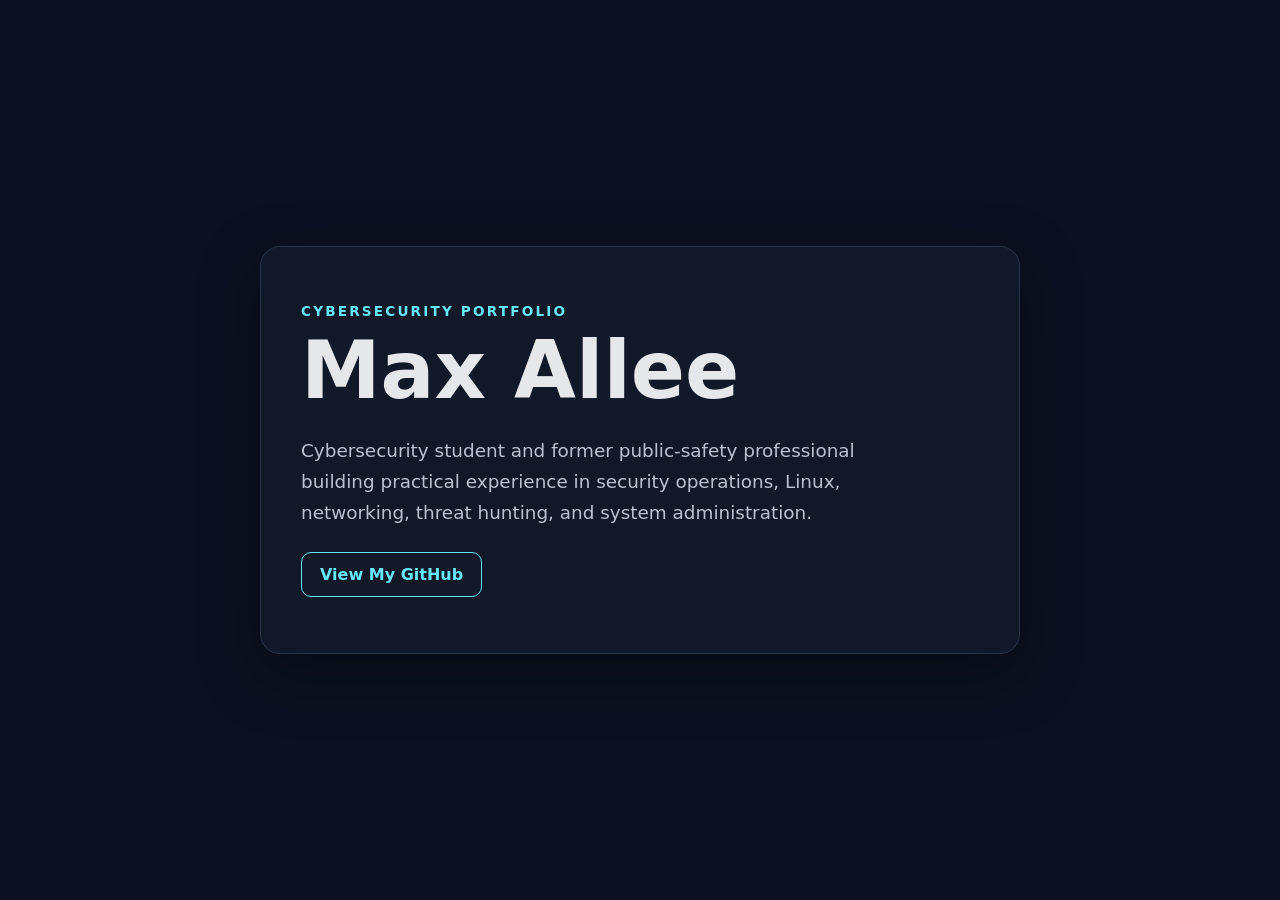
==== index.html @ 099d9845 "Create initial portfolio homepage" ====
<!DOCTYPE html>
<html lang="en">
<head>
    <meta charset="UTF-8">

    <meta
        name="viewport"
        content="width=device-width, initial-scale=1.0"
    >

    <meta
        name="description"
        content="Max Allee's cybersecurity portfolio featuring security projects, technical labs, and professional development."
    >

    <title>Max Allee | Cybersecurity Portfolio</title>

    <style>
        * {
            box-sizing: border-box;
        }

        body {
            margin: 0;
            min-height: 100vh;
            display: grid;
            place-items: center;
            padding: 24px;
            background: #0b1120;
            color: #e5e7eb;
            font-family:
                Inter,
                system-ui,
                -apple-system,
                BlinkMacSystemFont,
                "Segoe UI",
                sans-serif;
        }

        main {
            width: 100%;
            max-width: 760px;
            padding: 56px 40px;
            border: 1px solid #273449;
            border-radius: 20px;
            background: #111827;
            box-shadow: 0 20px 60px rgba(0, 0, 0, 0.35);
        }

        .label {
            margin: 0 0 12px;
            color: #67e8f9;
            font-size: 0.85rem;
            font-weight: 700;
            letter-spacing: 0.16em;
        }

        h1 {
            margin: 0;
            font-size: clamp(2.8rem, 9vw, 5rem);
            line-height: 1;
        }

        .intro {
            max-width: 620px;
            margin: 24px 0;
            color: #b9c2d0;
            font-size: 1.15rem;
            line-height: 1.7;
        }

        a {
            display: inline-block;
            padding: 12px 18px;
            border: 1px solid #67e8f9;
            border-radius: 10px;
            color: #67e8f9;
            font-weight: 700;
            text-decoration: none;
        }

        a:hover,
        a:focus-visible {
            background: #67e8f9;
            color: #0b1120;
        }

        @media (max-width: 600px) {
            main {
                padding: 40px 24px;
            }
        }
    </style>
</head>

<body>
    <main>
        <p class="label">CYBERSECURITY PORTFOLIO</p>

        <h1>Max Allee</h1>

        <p class="intro">
            Cybersecurity student and former public-safety professional
            building practical experience in security operations, Linux,
            networking, threat hunting, and system administration.
        </p>

        <a
            href="https://github.com/Mallee1"
            target="_blank"
            rel="noopener noreferrer"
        >
            View My GitHub
        </a>
    </main>
</body>
</html>
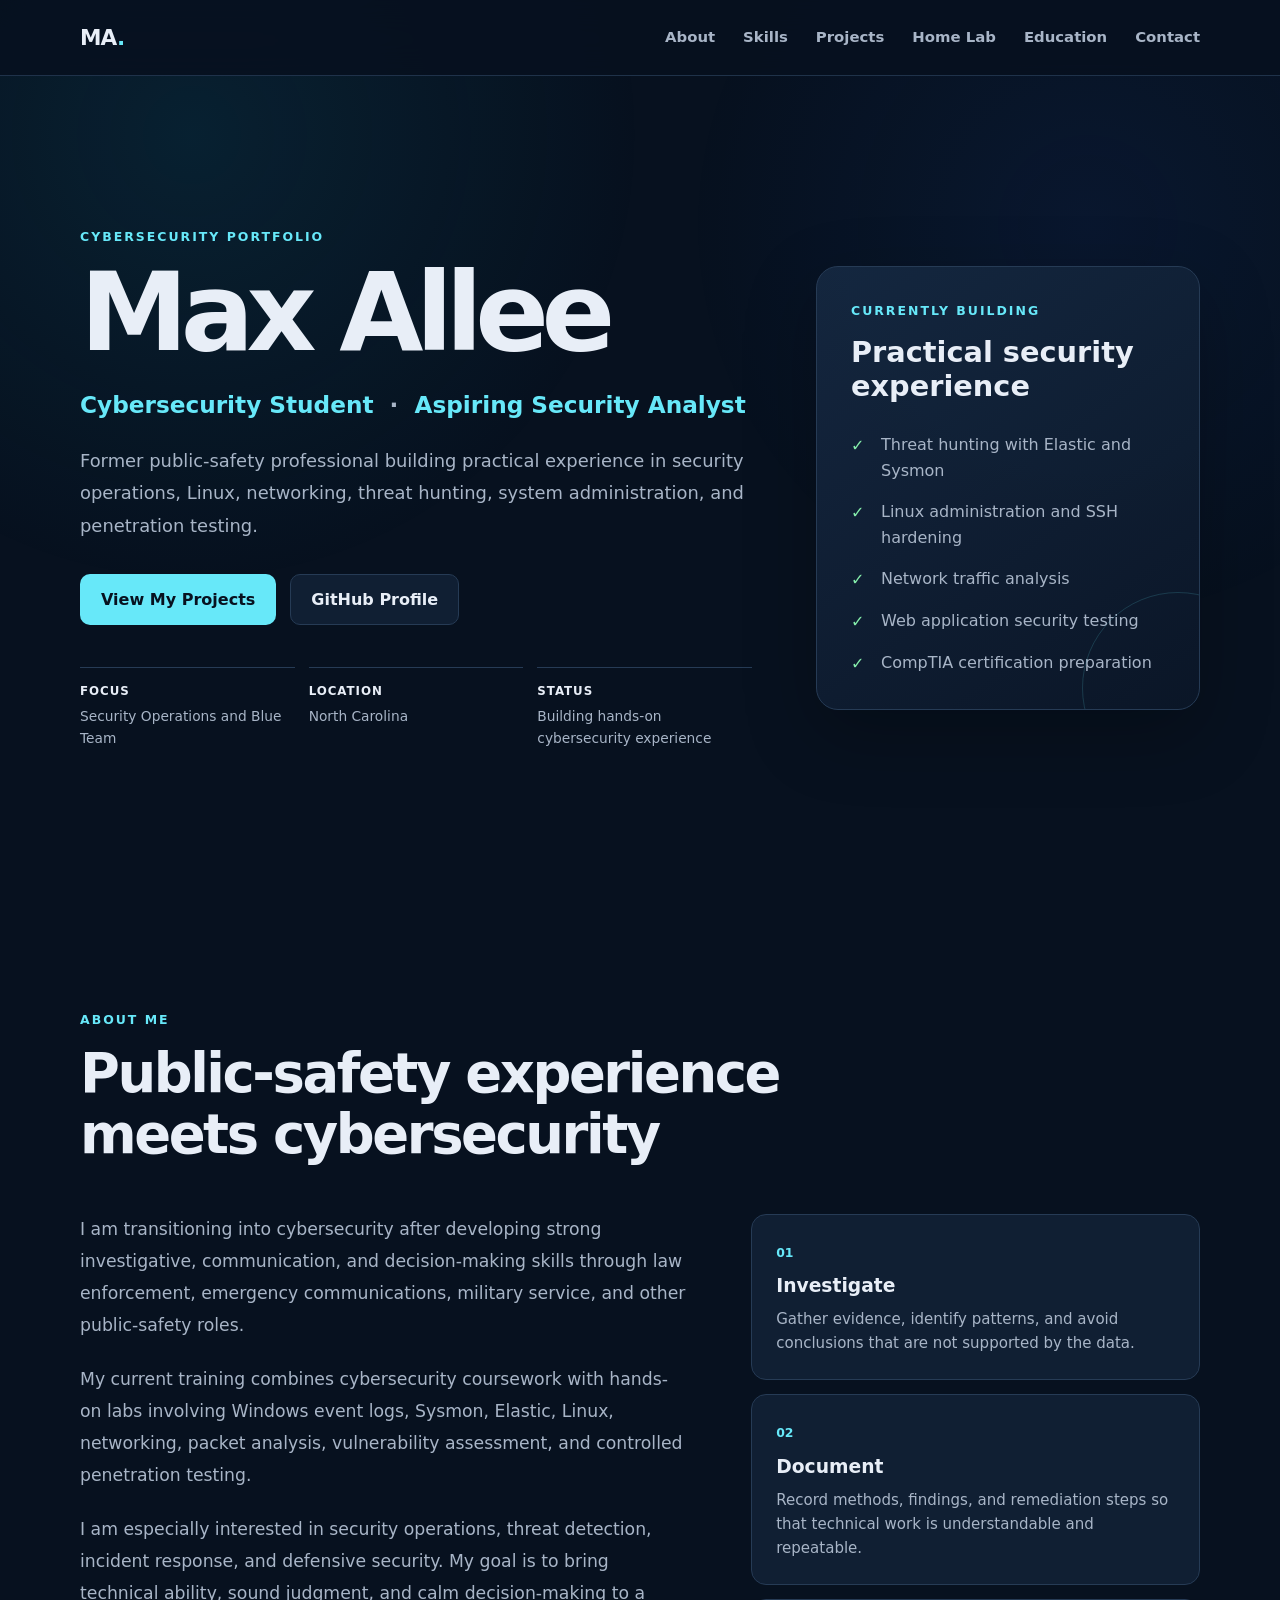
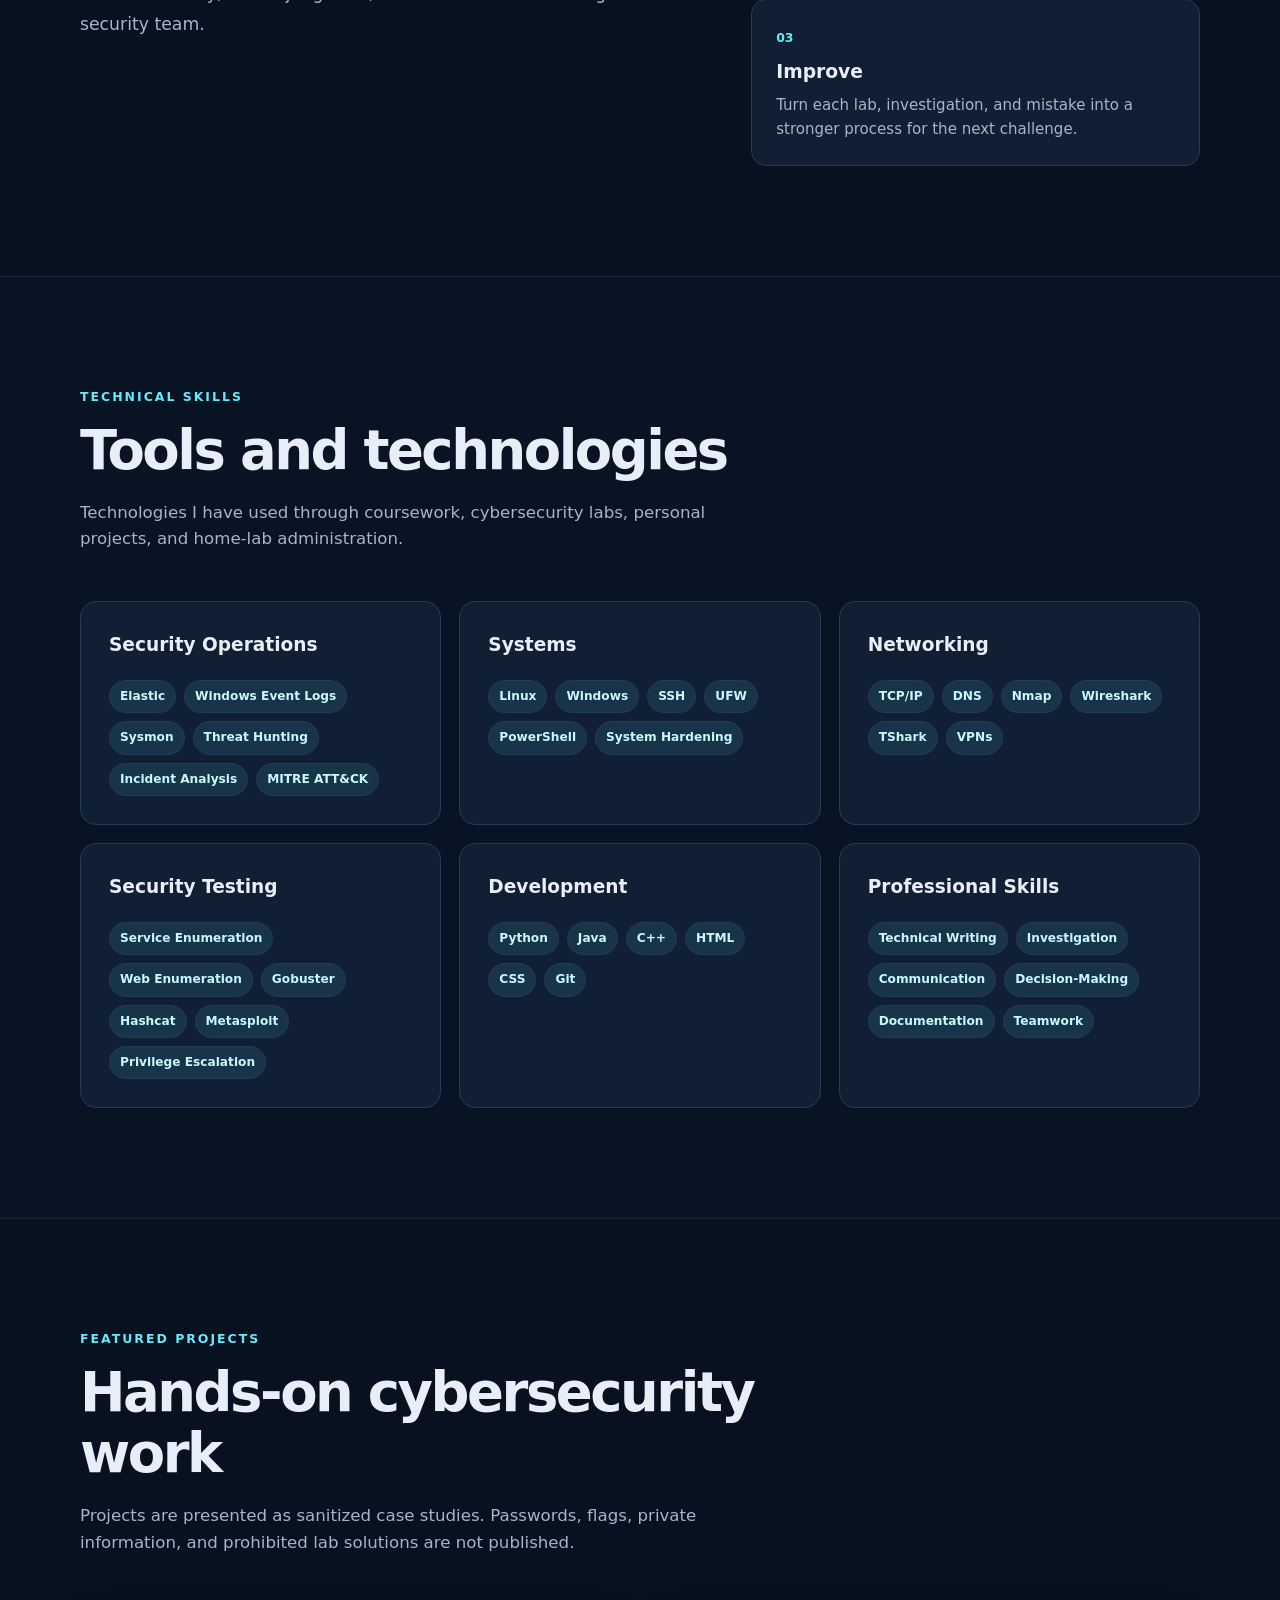
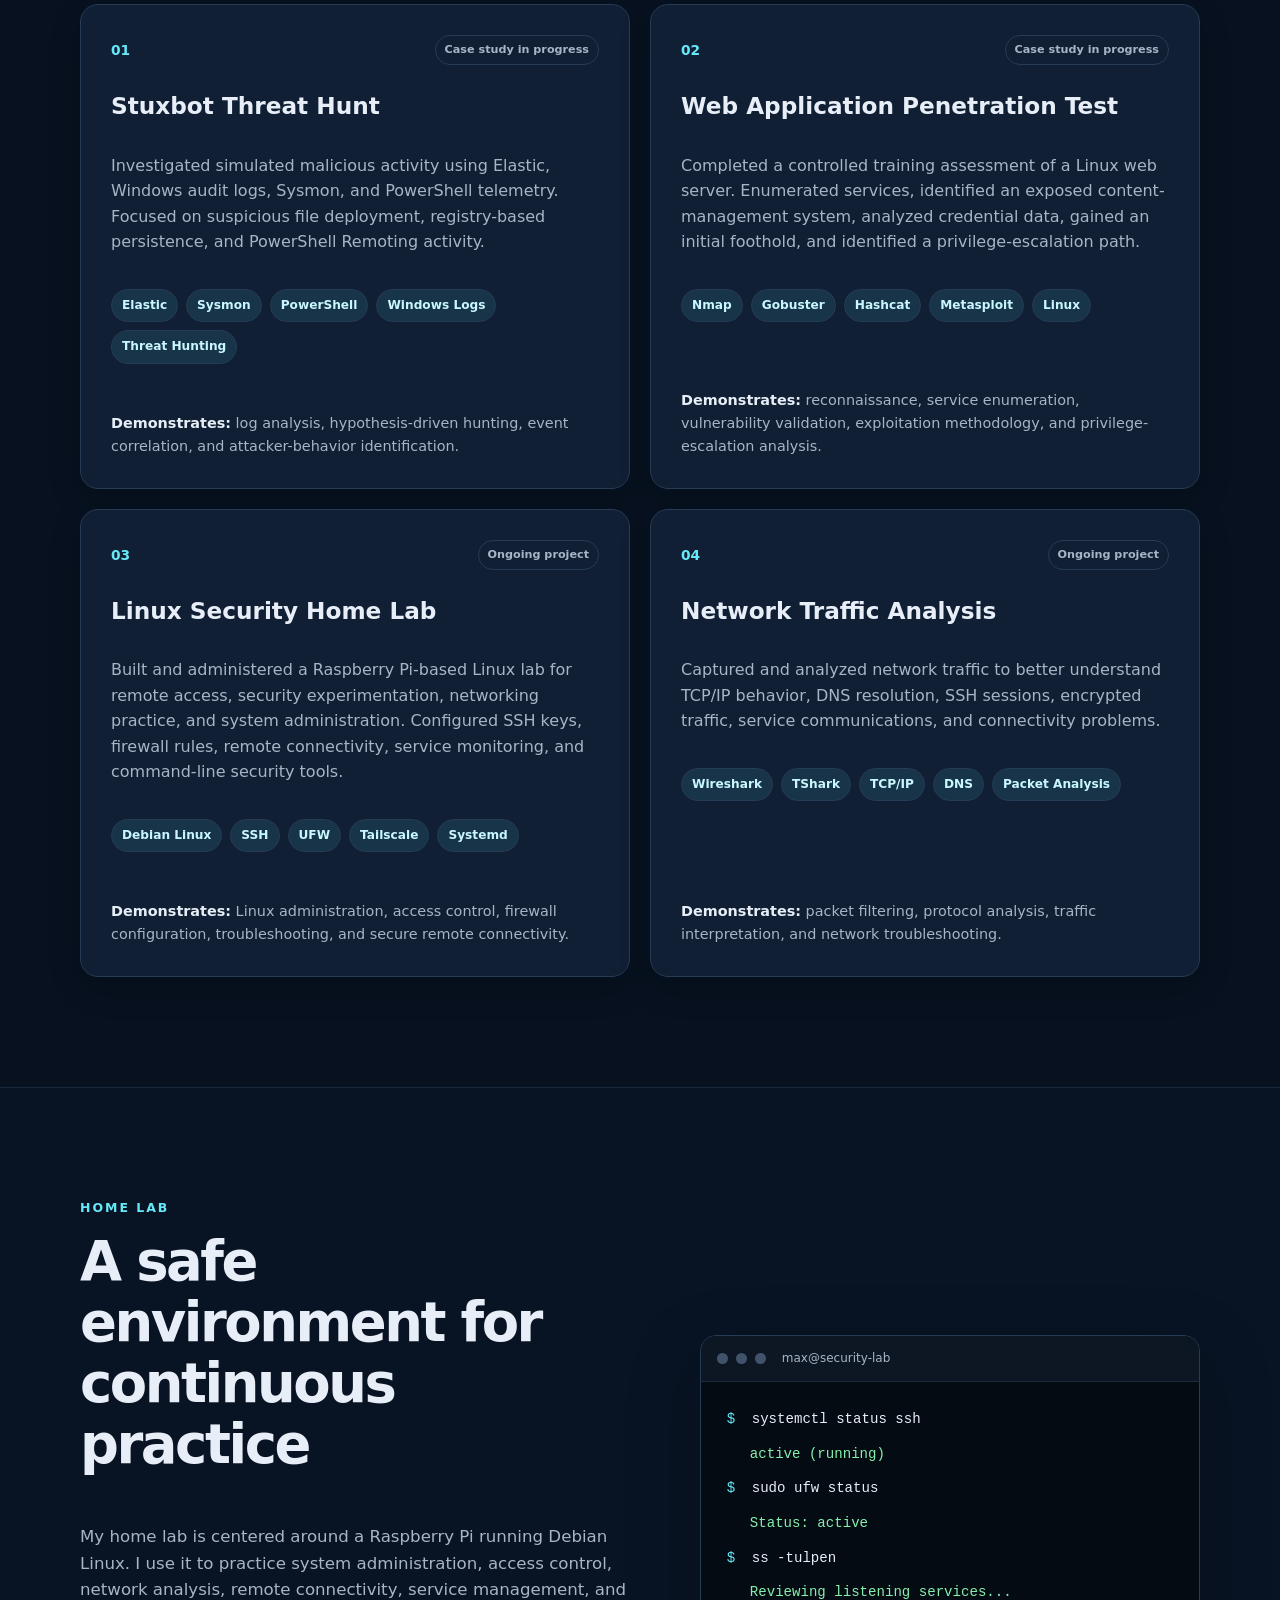
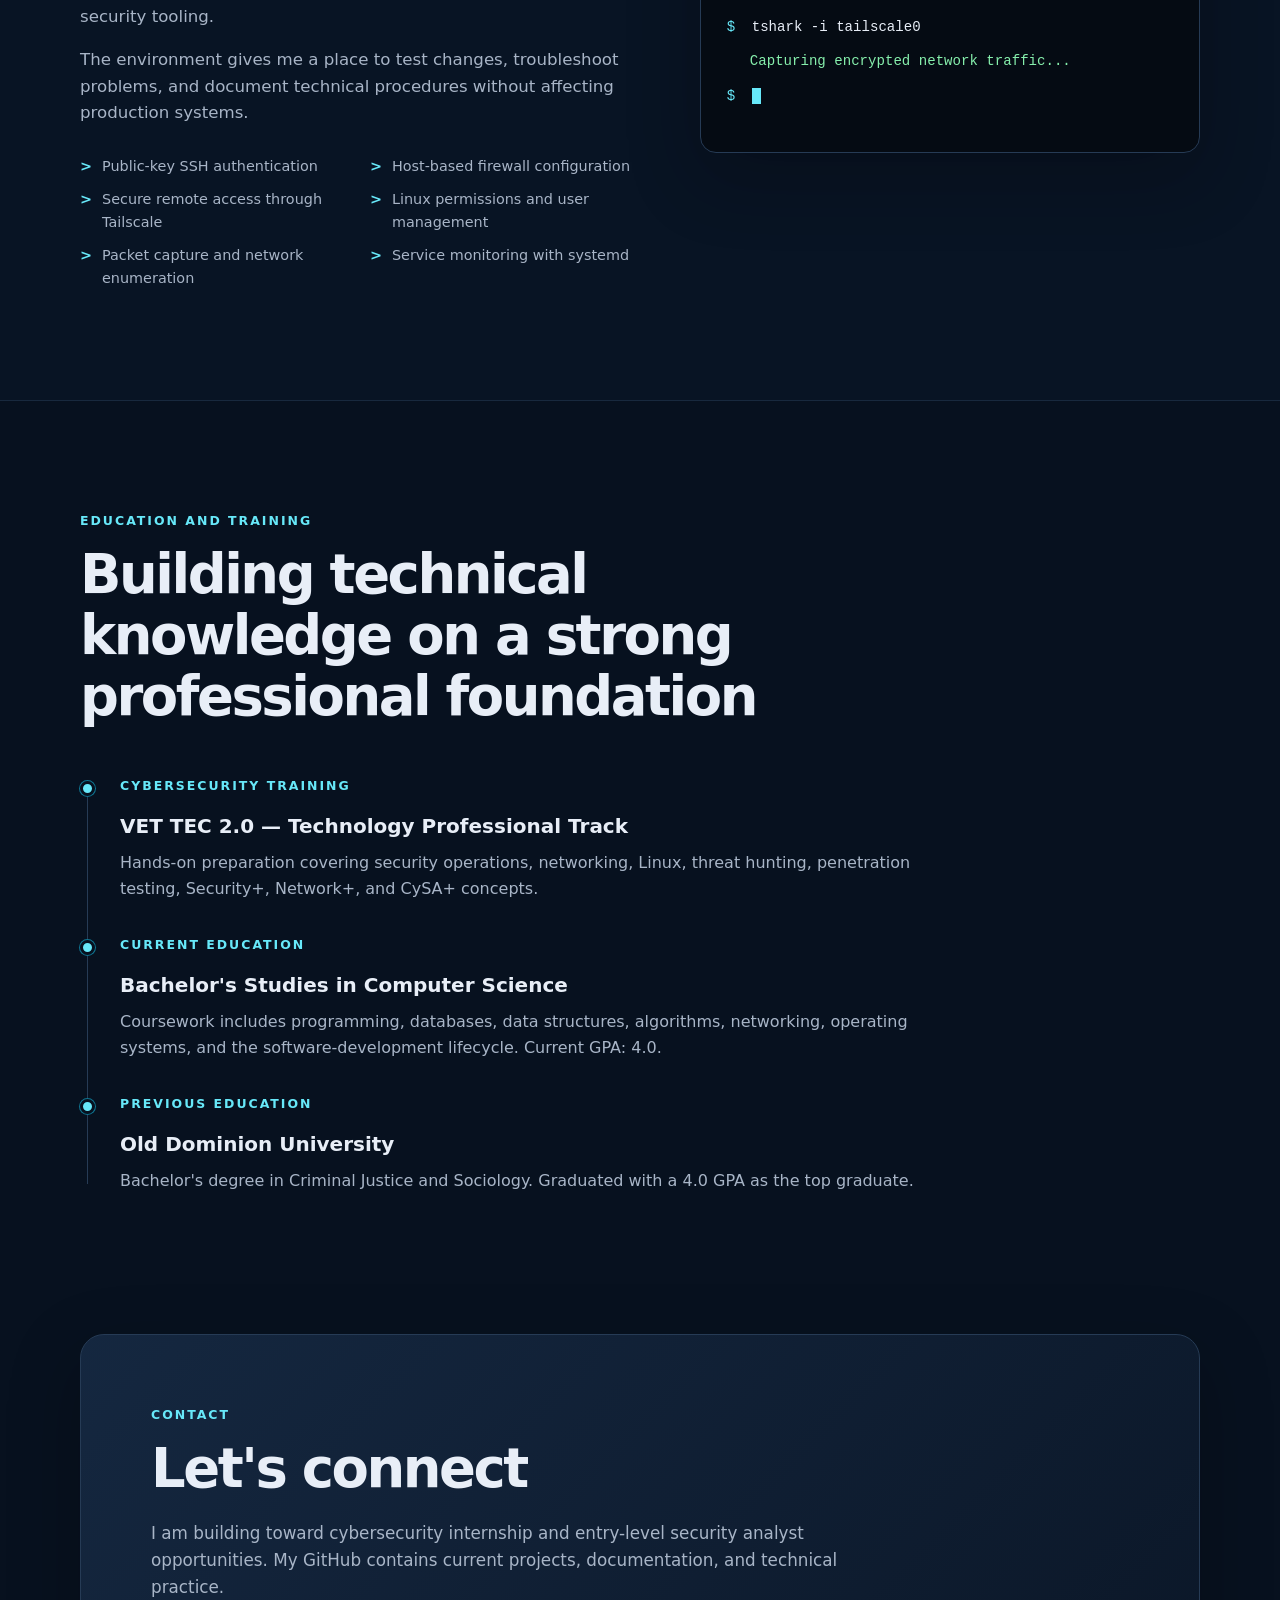
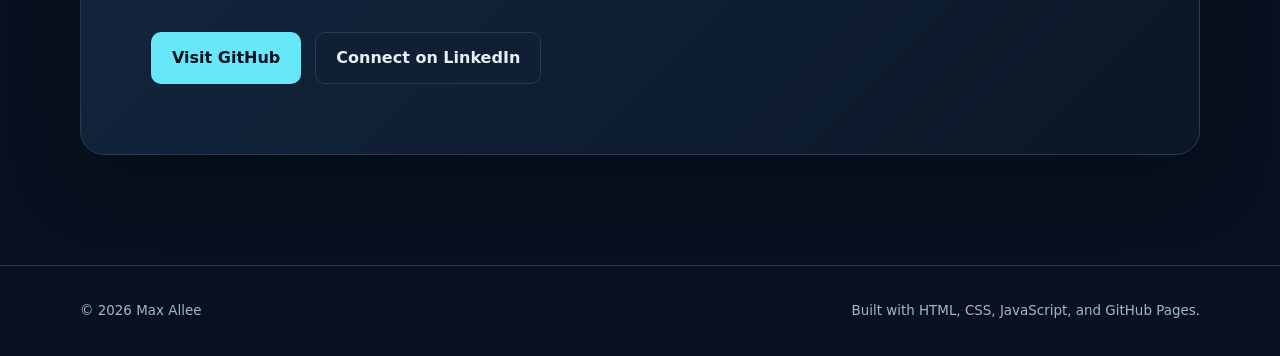
==== commit c17f918e: "Build complete cybersecurity portfolio homepage" ====
--- a/index.html
+++ b/index.html
@@ -10,108 +10,679 @@
 
     <meta
         name="description"
-        content="Max Allee's cybersecurity portfolio featuring security projects, technical labs, and professional development."
+        content="The cybersecurity portfolio of Max Allee, featuring security operations, Linux, networking, threat hunting, and penetration-testing projects."
     >
 
+    <meta name="theme-color" content="#07111f">
+
     <title>Max Allee | Cybersecurity Portfolio</title>
 
-    <style>
-        * {
-            box-sizing: border-box;
-        }
-
-        body {
-            margin: 0;
-            min-height: 100vh;
-            display: grid;
-            place-items: center;
-            padding: 24px;
-            background: #0b1120;
-            color: #e5e7eb;
-            font-family:
-                Inter,
-                system-ui,
-                -apple-system,
-                BlinkMacSystemFont,
-                "Segoe UI",
-                sans-serif;
-        }
-
-        main {
-            width: 100%;
-            max-width: 760px;
-            padding: 56px 40px;
-            border: 1px solid #273449;
-            border-radius: 20px;
-            background: #111827;
-            box-shadow: 0 20px 60px rgba(0, 0, 0, 0.35);
-        }
-
-        .label {
-            margin: 0 0 12px;
-            color: #67e8f9;
-            font-size: 0.85rem;
-            font-weight: 700;
-            letter-spacing: 0.16em;
-        }
-
-        h1 {
-            margin: 0;
-            font-size: clamp(2.8rem, 9vw, 5rem);
-            line-height: 1;
-        }
-
-        .intro {
-            max-width: 620px;
-            margin: 24px 0;
-            color: #b9c2d0;
-            font-size: 1.15rem;
-            line-height: 1.7;
-        }
-
-        a {
-            display: inline-block;
-            padding: 12px 18px;
-            border: 1px solid #67e8f9;
-            border-radius: 10px;
-            color: #67e8f9;
-            font-weight: 700;
-            text-decoration: none;
-        }
-
-        a:hover,
-        a:focus-visible {
-            background: #67e8f9;
-            color: #0b1120;
-        }
-
-        @media (max-width: 600px) {
-            main {
-                padding: 40px 24px;
-            }
-        }
-    </style>
+    <link rel="stylesheet" href="styles.css">
+    <script src="script.js" defer></script>
 </head>
 
 <body>
-    <main>
-        <p class="label">CYBERSECURITY PORTFOLIO</p>
-
-        <h1>Max Allee</h1>
-
-        <p class="intro">
-            Cybersecurity student and former public-safety professional
-            building practical experience in security operations, Linux,
-            networking, threat hunting, and system administration.
-        </p>
-
-        <a
-            href="https://github.com/Mallee1"
-            target="_blank"
-            rel="noopener noreferrer"
-        >
-            View My GitHub
-        </a>
+    <a class="skip-link" href="#main-content">
+        Skip to main content
+    </a>
+
+    <header class="site-header">
+        <nav class="nav container" aria-label="Primary navigation">
+            <a class="brand" href="#top" aria-label="Max Allee homepage">
+                MA<span>.</span>
+            </a>
+
+            <button
+                class="nav-toggle"
+                type="button"
+                aria-expanded="false"
+                aria-controls="nav-menu"
+                aria-label="Open navigation menu"
+            >
+                <span></span>
+                <span></span>
+                <span></span>
+            </button>
+
+            <div class="nav-links" id="nav-menu">
+                <a href="#about">About</a>
+                <a href="#skills">Skills</a>
+                <a href="#projects">Projects</a>
+                <a href="#lab">Home Lab</a>
+                <a href="#education">Education</a>
+                <a href="#contact">Contact</a>
+            </div>
+        </nav>
+    </header>
+
+    <main id="main-content">
+        <section class="hero" id="top">
+            <div class="container hero-grid">
+                <div class="hero-content">
+                    <p class="eyebrow">
+                        CYBERSECURITY PORTFOLIO
+                    </p>
+
+                    <h1>
+                        Max Allee
+                    </h1>
+
+                    <p class="hero-title">
+                        Cybersecurity Student
+                        <span aria-hidden="true">·</span>
+                        Aspiring Security Analyst
+                    </p>
+
+                    <p class="hero-copy">
+                        Former public-safety professional building practical
+                        experience in security operations, Linux, networking,
+                        threat hunting, system administration, and
+                        penetration testing.
+                    </p>
+
+                    <div class="hero-actions">
+                        <a class="button button-primary" href="#projects">
+                            View My Projects
+                        </a>
+
+                        <a
+                            class="button button-secondary"
+                            href="https://github.com/Mallee1"
+                            target="_blank"
+                            rel="noopener noreferrer"
+                        >
+                            GitHub Profile
+                        </a>
+                    </div>
+
+                    <ul class="hero-details" aria-label="Career information">
+                        <li>
+                            <span>Focus</span>
+                            Security Operations and Blue Team
+                        </li>
+
+                        <li>
+                            <span>Location</span>
+                            North Carolina
+                        </li>
+
+                        <li>
+                            <span>Status</span>
+                            Building hands-on cybersecurity experience
+                        </li>
+                    </ul>
+                </div>
+
+                <aside class="hero-panel" aria-label="Current development">
+                    <p class="panel-label">
+                        CURRENTLY BUILDING
+                    </p>
+
+                    <h2>
+                        Practical security experience
+                    </h2>
+
+                    <ul class="checklist">
+                        <li>Threat hunting with Elastic and Sysmon</li>
+                        <li>Linux administration and SSH hardening</li>
+                        <li>Network traffic analysis</li>
+                        <li>Web application security testing</li>
+                        <li>CompTIA certification preparation</li>
+                    </ul>
+                </aside>
+            </div>
+        </section>
+
+        <section class="section" id="about">
+            <div class="container">
+                <div class="section-heading">
+                    <p class="eyebrow">
+                        ABOUT ME
+                    </p>
+
+                    <h2>
+                        Public-safety experience meets cybersecurity
+                    </h2>
+                </div>
+
+                <div class="about-grid">
+                    <div class="about-copy">
+                        <p>
+                            I am transitioning into cybersecurity after
+                            developing strong investigative, communication,
+                            and decision-making skills through law enforcement,
+                            emergency communications, military service, and
+                            other public-safety roles.
+                        </p>
+
+                        <p>
+                            My current training combines cybersecurity
+                            coursework with hands-on labs involving Windows
+                            event logs, Sysmon, Elastic, Linux, networking,
+                            packet analysis, vulnerability assessment, and
+                            controlled penetration testing.
+                        </p>
+
+                        <p>
+                            I am especially interested in security operations,
+                            threat detection, incident response, and defensive
+                            security. My goal is to bring technical ability,
+                            sound judgment, and calm decision-making to a
+                            security team.
+                        </p>
+                    </div>
+
+                    <div class="principles">
+                        <article class="principle-card">
+                            <span>01</span>
+                            <h3>Investigate</h3>
+                            <p>
+                                Gather evidence, identify patterns, and avoid
+                                conclusions that are not supported by the data.
+                            </p>
+                        </article>
+
+                        <article class="principle-card">
+                            <span>02</span>
+                            <h3>Document</h3>
+                            <p>
+                                Record methods, findings, and remediation steps
+                                so that technical work is understandable and
+                                repeatable.
+                            </p>
+                        </article>
+
+                        <article class="principle-card">
+                            <span>03</span>
+                            <h3>Improve</h3>
+                            <p>
+                                Turn each lab, investigation, and mistake into
+                                a stronger process for the next challenge.
+                            </p>
+                        </article>
+                    </div>
+                </div>
+            </div>
+        </section>
+
+        <section class="section section-alt" id="skills">
+            <div class="container">
+                <div class="section-heading">
+                    <p class="eyebrow">
+                        TECHNICAL SKILLS
+                    </p>
+
+                    <h2>
+                        Tools and technologies
+                    </h2>
+
+                    <p>
+                        Technologies I have used through coursework,
+                        cybersecurity labs, personal projects, and home-lab
+                        administration.
+                    </p>
+                </div>
+
+                <div class="skills-grid">
+                    <article class="skill-card">
+                        <h3>Security Operations</h3>
+
+                        <ul class="tag-list">
+                            <li>Elastic</li>
+                            <li>Windows Event Logs</li>
+                            <li>Sysmon</li>
+                            <li>Threat Hunting</li>
+                            <li>Incident Analysis</li>
+                            <li>MITRE ATT&amp;CK</li>
+                        </ul>
+                    </article>
+
+                    <article class="skill-card">
+                        <h3>Systems</h3>
+
+                        <ul class="tag-list">
+                            <li>Linux</li>
+                            <li>Windows</li>
+                            <li>SSH</li>
+                            <li>UFW</li>
+                            <li>PowerShell</li>
+                            <li>System Hardening</li>
+                        </ul>
+                    </article>
+
+                    <article class="skill-card">
+                        <h3>Networking</h3>
+
+                        <ul class="tag-list">
+                            <li>TCP/IP</li>
+                            <li>DNS</li>
+                            <li>Nmap</li>
+                            <li>Wireshark</li>
+                            <li>TShark</li>
+                            <li>VPNs</li>
+                        </ul>
+                    </article>
+
+                    <article class="skill-card">
+                        <h3>Security Testing</h3>
+
+                        <ul class="tag-list">
+                            <li>Service Enumeration</li>
+                            <li>Web Enumeration</li>
+                            <li>Gobuster</li>
+                            <li>Hashcat</li>
+                            <li>Metasploit</li>
+                            <li>Privilege Escalation</li>
+                        </ul>
+                    </article>
+
+                    <article class="skill-card">
+                        <h3>Development</h3>
+
+                        <ul class="tag-list">
+                            <li>Python</li>
+                            <li>Java</li>
+                            <li>C++</li>
+                            <li>HTML</li>
+                            <li>CSS</li>
+                            <li>Git</li>
+                        </ul>
+                    </article>
+
+                    <article class="skill-card">
+                        <h3>Professional Skills</h3>
+
+                        <ul class="tag-list">
+                            <li>Technical Writing</li>
+                            <li>Investigation</li>
+                            <li>Communication</li>
+                            <li>Decision-Making</li>
+                            <li>Documentation</li>
+                            <li>Teamwork</li>
+                        </ul>
+                    </article>
+                </div>
+            </div>
+        </section>
+
+        <section class="section" id="projects">
+            <div class="container">
+                <div class="section-heading">
+                    <p class="eyebrow">
+                        FEATURED PROJECTS
+                    </p>
+
+                    <h2>
+                        Hands-on cybersecurity work
+                    </h2>
+
+                    <p>
+                        Projects are presented as sanitized case studies.
+                        Passwords, flags, private information, and prohibited
+                        lab solutions are not published.
+                    </p>
+                </div>
+
+                <div class="projects-grid">
+                    <article class="project-card">
+                        <div class="project-top">
+                            <span class="project-number">01</span>
+                            <span class="status">Case study in progress</span>
+                        </div>
+
+                        <h3>
+                            Stuxbot Threat Hunt
+                        </h3>
+
+                        <p>
+                            Investigated simulated malicious activity using
+                            Elastic, Windows audit logs, Sysmon, and PowerShell
+                            telemetry. Focused on suspicious file deployment,
+                            registry-based persistence, and PowerShell
+                            Remoting activity.
+                        </p>
+
+                        <ul class="tag-list">
+                            <li>Elastic</li>
+                            <li>Sysmon</li>
+                            <li>PowerShell</li>
+                            <li>Windows Logs</li>
+                            <li>Threat Hunting</li>
+                        </ul>
+
+                        <p class="project-outcome">
+                            <strong>Demonstrates:</strong>
+                            log analysis, hypothesis-driven hunting, event
+                            correlation, and attacker-behavior identification.
+                        </p>
+                    </article>
+
+                    <article class="project-card">
+                        <div class="project-top">
+                            <span class="project-number">02</span>
+                            <span class="status">Case study in progress</span>
+                        </div>
+
+                        <h3>
+                            Web Application Penetration Test
+                        </h3>
+
+                        <p>
+                            Completed a controlled training assessment of a
+                            Linux web server. Enumerated services, identified
+                            an exposed content-management system, analyzed
+                            credential data, gained an initial foothold, and
+                            identified a privilege-escalation path.
+                        </p>
+
+                        <ul class="tag-list">
+                            <li>Nmap</li>
+                            <li>Gobuster</li>
+                            <li>Hashcat</li>
+                            <li>Metasploit</li>
+                            <li>Linux</li>
+                        </ul>
+
+                        <p class="project-outcome">
+                            <strong>Demonstrates:</strong>
+                            reconnaissance, service enumeration, vulnerability
+                            validation, exploitation methodology, and
+                            privilege-escalation analysis.
+                        </p>
+                    </article>
+
+                    <article class="project-card">
+                        <div class="project-top">
+                            <span class="project-number">03</span>
+                            <span class="status">Ongoing project</span>
+                        </div>
+
+                        <h3>
+                            Linux Security Home Lab
+                        </h3>
+
+                        <p>
+                            Built and administered a Raspberry Pi-based Linux
+                            lab for remote access, security experimentation,
+                            networking practice, and system administration.
+                            Configured SSH keys, firewall rules, remote
+                            connectivity, service monitoring, and command-line
+                            security tools.
+                        </p>
+
+                        <ul class="tag-list">
+                            <li>Debian Linux</li>
+                            <li>SSH</li>
+                            <li>UFW</li>
+                            <li>Tailscale</li>
+                            <li>Systemd</li>
+                        </ul>
+
+                        <p class="project-outcome">
+                            <strong>Demonstrates:</strong>
+                            Linux administration, access control, firewall
+                            configuration, troubleshooting, and secure remote
+                            connectivity.
+                        </p>
+                    </article>
+
+                    <article class="project-card">
+                        <div class="project-top">
+                            <span class="project-number">04</span>
+                            <span class="status">Ongoing project</span>
+                        </div>
+
+                        <h3>
+                            Network Traffic Analysis
+                        </h3>
+
+                        <p>
+                            Captured and analyzed network traffic to better
+                            understand TCP/IP behavior, DNS resolution, SSH
+                            sessions, encrypted traffic, service
+                            communications, and connectivity problems.
+                        </p>
+
+                        <ul class="tag-list">
+                            <li>Wireshark</li>
+                            <li>TShark</li>
+                            <li>TCP/IP</li>
+                            <li>DNS</li>
+                            <li>Packet Analysis</li>
+                        </ul>
+
+                        <p class="project-outcome">
+                            <strong>Demonstrates:</strong>
+                            packet filtering, protocol analysis, traffic
+                            interpretation, and network troubleshooting.
+                        </p>
+                    </article>
+                </div>
+            </div>
+        </section>
+
+        <section class="section section-alt" id="lab">
+            <div class="container lab-grid">
+                <div>
+                    <div class="section-heading">
+                        <p class="eyebrow">
+                            HOME LAB
+                        </p>
+
+                        <h2>
+                            A safe environment for continuous practice
+                        </h2>
+                    </div>
+
+                    <p>
+                        My home lab is centered around a Raspberry Pi running
+                        Debian Linux. I use it to practice system
+                        administration, access control, network analysis,
+                        remote connectivity, service management, and security
+                        tooling.
+                    </p>
+
+                    <p>
+                        The environment gives me a place to test changes,
+                        troubleshoot problems, and document technical
+                        procedures without affecting production systems.
+                    </p>
+
+                    <ul class="lab-list">
+                        <li>Public-key SSH authentication</li>
+                        <li>Host-based firewall configuration</li>
+                        <li>Secure remote access through Tailscale</li>
+                        <li>Linux permissions and user management</li>
+                        <li>Packet capture and network enumeration</li>
+                        <li>Service monitoring with systemd</li>
+                    </ul>
+                </div>
+
+                <div class="terminal" aria-label="Example Linux commands">
+                    <div class="terminal-bar">
+                        <span></span>
+                        <span></span>
+                        <span></span>
+                        <p>max@security-lab</p>
+                    </div>
+
+                    <div class="terminal-body">
+                        <p>
+                            <span class="prompt">$</span>
+                            <code>systemctl status ssh</code>
+                        </p>
+
+                        <p class="output">
+                            active (running)
+                        </p>
+
+                        <p>
+                            <span class="prompt">$</span>
+                            <code>sudo ufw status</code>
+                        </p>
+
+                        <p class="output">
+                            Status: active
+                        </p>
+
+                        <p>
+                            <span class="prompt">$</span>
+                            <code>ss -tulpen</code>
+                        </p>
+
+                        <p class="output">
+                            Reviewing listening services...
+                        </p>
+
+                        <p>
+                            <span class="prompt">$</span>
+                            <code>tshark -i tailscale0</code>
+                        </p>
+
+                        <p class="output">
+                            Capturing encrypted network traffic...
+                        </p>
+
+                        <p>
+                            <span class="prompt">$</span>
+                            <span class="cursor" aria-hidden="true"></span>
+                        </p>
+                    </div>
+                </div>
+            </div>
+        </section>
+
+        <section class="section" id="education">
+            <div class="container">
+                <div class="section-heading">
+                    <p class="eyebrow">
+                        EDUCATION AND TRAINING
+                    </p>
+
+                    <h2>
+                        Building technical knowledge on a strong professional
+                        foundation
+                    </h2>
+                </div>
+
+                <div class="timeline">
+                    <article class="timeline-item">
+                        <div class="timeline-marker"></div>
+
+                        <div>
+                            <p class="timeline-label">
+                                CYBERSECURITY TRAINING
+                            </p>
+
+                            <h3>
+                                VET TEC 2.0 — Technology Professional Track
+                            </h3>
+
+                            <p>
+                                Hands-on preparation covering security
+                                operations, networking, Linux, threat hunting,
+                                penetration testing, Security+, Network+, and
+                                CySA+ concepts.
+                            </p>
+                        </div>
+                    </article>
+
+                    <article class="timeline-item">
+                        <div class="timeline-marker"></div>
+
+                        <div>
+                            <p class="timeline-label">
+                                CURRENT EDUCATION
+                            </p>
+
+                            <h3>
+                                Bachelor's Studies in Computer Science
+                            </h3>
+
+                            <p>
+                                Coursework includes programming, databases,
+                                data structures, algorithms, networking,
+                                operating systems, and the software-development
+                                lifecycle. Current GPA: 4.0.
+                            </p>
+                        </div>
+                    </article>
+
+                    <article class="timeline-item">
+                        <div class="timeline-marker"></div>
+
+                        <div>
+                            <p class="timeline-label">
+                                PREVIOUS EDUCATION
+                            </p>
+
+                            <h3>
+                                Old Dominion University
+                            </h3>
+
+                            <p>
+                                Bachelor's degree in Criminal Justice and
+                                Sociology. Graduated with a 4.0 GPA as the top
+                                graduate.
+                            </p>
+                        </div>
+                    </article>
+                </div>
+            </div>
+        </section>
+
+        <section class="section contact-section" id="contact">
+            <div class="container">
+                <div class="contact-card">
+                    <p class="eyebrow">
+                        CONTACT
+                    </p>
+
+                    <h2>
+                        Let's connect
+                    </h2>
+
+                    <p>
+                        I am building toward cybersecurity internship and
+                        entry-level security analyst opportunities. My GitHub
+                        contains current projects, documentation, and
+                        technical practice.
+                    </p>
+
+                    <div class="contact-actions">
+                        <a
+                            class="button button-primary"
+                            href="https://github.com/Mallee1"
+                            target="_blank"
+                            rel="noopener noreferrer"
+                        >
+                            Visit GitHub
+                        </a>
+
+                        <a
+                            class="button button-secondary"
+                            href="https://www.linkedin.com/in/maxallee/"
+                            target="_blank"
+                            rel="noopener noreferrer"
+                        >
+                            Connect on LinkedIn
+                        </a>
+                    </div>
+                </div>
+            </div>
+        </section>
     </main>
+
+    <footer class="site-footer">
+        <div class="container footer-content">
+            <p>
+                &copy; <span id="current-year"></span> Max Allee
+            </p>
+
+            <p>
+                Built with HTML, CSS, JavaScript, and GitHub Pages.
+            </p>
+        </div>
+    </footer>
 </body>
 </html>
--- a/styles.css
+++ b/styles.css
@@ -0,0 +1,872 @@
+:root {
+    --background: #07111f;
+    --background-light: #0b1728;
+    --surface: #101f33;
+    --surface-light: #152841;
+    --border: #263b55;
+    --text: #e8eef7;
+    --text-muted: #a8b5c7;
+    --accent: #67e8f9;
+    --accent-dark: #0e7490;
+    --accent-soft: rgba(103, 232, 249, 0.1);
+    --success: #86efac;
+    --header-height: 76px;
+    --max-width: 1120px;
+    --shadow: 0 24px 70px rgba(0, 0, 0, 0.25);
+}
+
+* {
+    box-sizing: border-box;
+}
+
+html {
+    scroll-behavior: smooth;
+}
+
+body {
+    margin: 0;
+    background: var(--background);
+    color: var(--text);
+    font-family:
+        Inter,
+        ui-sans-serif,
+        system-ui,
+        -apple-system,
+        BlinkMacSystemFont,
+        "Segoe UI",
+        sans-serif;
+    line-height: 1.6;
+}
+
+body::before {
+    position: fixed;
+    inset: 0;
+    z-index: -1;
+    content: "";
+    background:
+        radial-gradient(
+            circle at 15% 15%,
+            rgba(14, 116, 144, 0.16),
+            transparent 28rem
+        ),
+        radial-gradient(
+            circle at 85% 25%,
+            rgba(37, 99, 235, 0.08),
+            transparent 25rem
+        );
+    pointer-events: none;
+}
+
+a {
+    color: inherit;
+}
+
+button,
+a {
+    -webkit-tap-highlight-color: transparent;
+}
+
+button {
+    font: inherit;
+}
+
+img {
+    max-width: 100%;
+}
+
+section {
+    scroll-margin-top: calc(var(--header-height) + 24px);
+}
+
+.container {
+    width: min(100% - 40px, var(--max-width));
+    margin-inline: auto;
+}
+
+.skip-link {
+    position: fixed;
+    top: 12px;
+    left: 12px;
+    z-index: 9999;
+    padding: 10px 16px;
+    border-radius: 8px;
+    background: var(--accent);
+    color: var(--background);
+    font-weight: 800;
+    text-decoration: none;
+    transform: translateY(-150%);
+}
+
+.skip-link:focus {
+    transform: translateY(0);
+}
+
+.site-header {
+    position: sticky;
+    top: 0;
+    z-index: 1000;
+    height: var(--header-height);
+    border-bottom: 1px solid rgba(38, 59, 85, 0.8);
+    background: rgba(7, 17, 31, 0.88);
+    backdrop-filter: blur(16px);
+}
+
+.nav {
+    display: flex;
+    align-items: center;
+    justify-content: space-between;
+    min-height: var(--header-height);
+}
+
+.brand {
+    font-size: 1.35rem;
+    font-weight: 900;
+    letter-spacing: -0.04em;
+    text-decoration: none;
+}
+
+.brand span {
+    color: var(--accent);
+}
+
+.nav-links {
+    display: flex;
+    align-items: center;
+    gap: 28px;
+}
+
+.nav-links a {
+    color: var(--text-muted);
+    font-size: 0.93rem;
+    font-weight: 650;
+    text-decoration: none;
+    transition:
+        color 160ms ease,
+        transform 160ms ease;
+}
+
+.nav-links a:hover,
+.nav-links a:focus-visible {
+    color: var(--accent);
+    transform: translateY(-1px);
+}
+
+.nav-toggle {
+    display: none;
+    width: 44px;
+    height: 44px;
+    padding: 10px;
+    border: 1px solid var(--border);
+    border-radius: 10px;
+    background: var(--surface);
+    cursor: pointer;
+}
+
+.nav-toggle span {
+    display: block;
+    width: 100%;
+    height: 2px;
+    margin: 5px 0;
+    border-radius: 10px;
+    background: var(--text);
+}
+
+.hero {
+    display: grid;
+    min-height: calc(100vh - var(--header-height));
+    align-items: center;
+    padding: 90px 0;
+}
+
+.hero-grid {
+    display: grid;
+    grid-template-columns: minmax(0, 1.4fr) minmax(300px, 0.8fr);
+    gap: 64px;
+    align-items: center;
+}
+
+.eyebrow,
+.panel-label,
+.timeline-label {
+    margin: 0 0 14px;
+    color: var(--accent);
+    font-size: 0.78rem;
+    font-weight: 800;
+    letter-spacing: 0.16em;
+}
+
+.hero h1 {
+    margin: 0;
+    font-size: clamp(3.4rem, 9vw, 6.8rem);
+    line-height: 0.95;
+    letter-spacing: -0.07em;
+}
+
+.hero-title {
+    margin: 22px 0 0;
+    color: var(--accent);
+    font-size: clamp(1.15rem, 2vw, 1.45rem);
+    font-weight: 750;
+}
+
+.hero-title span {
+    margin: 0 8px;
+    color: var(--text-muted);
+}
+
+.hero-copy {
+    max-width: 720px;
+    margin: 22px 0 0;
+    color: var(--text-muted);
+    font-size: 1.12rem;
+    line-height: 1.8;
+}
+
+.hero-actions,
+.contact-actions {
+    display: flex;
+    flex-wrap: wrap;
+    gap: 14px;
+    margin-top: 32px;
+}
+
+.button {
+    display: inline-flex;
+    min-height: 48px;
+    align-items: center;
+    justify-content: center;
+    padding: 12px 20px;
+    border: 1px solid transparent;
+    border-radius: 10px;
+    font-weight: 800;
+    text-decoration: none;
+    transition:
+        transform 160ms ease,
+        background 160ms ease,
+        border-color 160ms ease;
+}
+
+.button:hover,
+.button:focus-visible {
+    transform: translateY(-2px);
+}
+
+.button-primary {
+    background: var(--accent);
+    color: var(--background);
+}
+
+.button-primary:hover,
+.button-primary:focus-visible {
+    background: #a5f3fc;
+}
+
+.button-secondary {
+    border-color: var(--border);
+    background: var(--surface);
+    color: var(--text);
+}
+
+.button-secondary:hover,
+.button-secondary:focus-visible {
+    border-color: var(--accent);
+    color: var(--accent);
+}
+
+.hero-details {
+    display: grid;
+    grid-template-columns: repeat(3, minmax(0, 1fr));
+    gap: 14px;
+    margin: 42px 0 0;
+    padding: 0;
+    list-style: none;
+}
+
+.hero-details li {
+    padding-top: 14px;
+    border-top: 1px solid var(--border);
+    color: var(--text-muted);
+    font-size: 0.86rem;
+}
+
+.hero-details span {
+    display: block;
+    margin-bottom: 4px;
+    color: var(--text);
+    font-size: 0.74rem;
+    font-weight: 800;
+    letter-spacing: 0.08em;
+    text-transform: uppercase;
+}
+
+.hero-panel {
+    position: relative;
+    padding: 34px;
+    overflow: hidden;
+    border: 1px solid var(--border);
+    border-radius: 22px;
+    background:
+        linear-gradient(
+            145deg,
+            rgba(21, 40, 65, 0.95),
+            rgba(11, 23, 40, 0.95)
+        );
+    box-shadow: var(--shadow);
+}
+
+.hero-panel::after {
+    position: absolute;
+    right: -75px;
+    bottom: -75px;
+    width: 190px;
+    height: 190px;
+    border: 1px solid rgba(103, 232, 249, 0.16);
+    border-radius: 50%;
+    content: "";
+}
+
+.hero-panel h2 {
+    margin: 0;
+    font-size: 1.8rem;
+    line-height: 1.2;
+}
+
+.checklist {
+    display: grid;
+    gap: 16px;
+    margin: 28px 0 0;
+    padding: 0;
+    list-style: none;
+}
+
+.checklist li {
+    position: relative;
+    padding-left: 30px;
+    color: var(--text-muted);
+}
+
+.checklist li::before {
+    position: absolute;
+    top: 1px;
+    left: 0;
+    color: var(--success);
+    content: "✓";
+    font-weight: 900;
+}
+
+.section {
+    padding: 110px 0;
+}
+
+.section-alt {
+    border-top: 1px solid rgba(38, 59, 85, 0.55);
+    border-bottom: 1px solid rgba(38, 59, 85, 0.55);
+    background: rgba(11, 23, 40, 0.58);
+}
+
+.section-heading {
+    max-width: 790px;
+    margin-bottom: 48px;
+}
+
+.section-heading h2,
+.contact-card h2 {
+    margin: 0;
+    font-size: clamp(2rem, 5vw, 3.4rem);
+    line-height: 1.12;
+    letter-spacing: -0.045em;
+}
+
+.section-heading > p:last-child {
+    max-width: 700px;
+    margin: 18px 0 0;
+    color: var(--text-muted);
+    font-size: 1.04rem;
+}
+
+.about-grid {
+    display: grid;
+    grid-template-columns: minmax(0, 1.15fr) minmax(320px, 0.85fr);
+    gap: 64px;
+}
+
+.about-copy p {
+    margin: 0 0 22px;
+    color: var(--text-muted);
+    font-size: 1.08rem;
+    line-height: 1.85;
+}
+
+.principles {
+    display: grid;
+    gap: 14px;
+}
+
+.principle-card {
+    padding: 24px;
+    border: 1px solid var(--border);
+    border-radius: 15px;
+    background: var(--surface);
+}
+
+.principle-card > span {
+    color: var(--accent);
+    font-size: 0.78rem;
+    font-weight: 850;
+}
+
+.principle-card h3 {
+    margin: 7px 0 6px;
+}
+
+.principle-card p {
+    margin: 0;
+    color: var(--text-muted);
+    font-size: 0.94rem;
+}
+
+.skills-grid {
+    display: grid;
+    grid-template-columns: repeat(3, minmax(0, 1fr));
+    gap: 18px;
+}
+
+.skill-card {
+    padding: 28px;
+    border: 1px solid var(--border);
+    border-radius: 16px;
+    background: var(--surface);
+    transition:
+        transform 160ms ease,
+        border-color 160ms ease;
+}
+
+.skill-card:hover {
+    border-color: var(--accent-dark);
+    transform: translateY(-3px);
+}
+
+.skill-card h3 {
+    margin: 0 0 20px;
+    font-size: 1.16rem;
+}
+
+.tag-list {
+    display: flex;
+    flex-wrap: wrap;
+    gap: 8px;
+    margin: 0;
+    padding: 0;
+    list-style: none;
+}
+
+.tag-list li {
+    padding: 6px 10px;
+    border: 1px solid var(--border);
+    border-radius: 999px;
+    background: var(--accent-soft);
+    color: #c8f7ff;
+    font-size: 0.76rem;
+    font-weight: 700;
+}
+
+.projects-grid {
+    display: grid;
+    grid-template-columns: repeat(2, minmax(0, 1fr));
+    gap: 20px;
+}
+
+.project-card {
+    display: flex;
+    min-height: 100%;
+    flex-direction: column;
+    padding: 30px;
+    border: 1px solid var(--border);
+    border-radius: 18px;
+    background: var(--surface);
+    box-shadow: 0 12px 35px rgba(0, 0, 0, 0.12);
+}
+
+.project-top {
+    display: flex;
+    align-items: center;
+    justify-content: space-between;
+    gap: 12px;
+}
+
+.project-number {
+    color: var(--accent);
+    font-size: 0.86rem;
+    font-weight: 900;
+}
+
+.status {
+    padding: 5px 9px;
+    border: 1px solid var(--border);
+    border-radius: 999px;
+    color: var(--text-muted);
+    font-size: 0.7rem;
+    font-weight: 750;
+}
+
+.project-card h3 {
+    margin: 22px 0 12px;
+    font-size: 1.45rem;
+}
+
+.project-card > p {
+    color: var(--text-muted);
+}
+
+.project-outcome {
+    margin: auto 0 0;
+    padding-top: 24px;
+    font-size: 0.9rem;
+}
+
+.project-outcome strong {
+    color: var(--text);
+}
+
+.project-card .tag-list {
+    margin: 18px 0 24px;
+}
+
+.lab-grid {
+    display: grid;
+    grid-template-columns: minmax(0, 1fr) minmax(360px, 0.9fr);
+    gap: 64px;
+    align-items: center;
+}
+
+.lab-grid > div:first-child > p {
+    color: var(--text-muted);
+    font-size: 1.04rem;
+}
+
+.lab-list {
+    display: grid;
+    grid-template-columns: repeat(2, minmax(0, 1fr));
+    gap: 10px 24px;
+    margin: 28px 0 0;
+    padding: 0;
+    list-style: none;
+}
+
+.lab-list li {
+    position: relative;
+    padding-left: 22px;
+    color: var(--text-muted);
+    font-size: 0.9rem;
+}
+
+.lab-list li::before {
+    position: absolute;
+    left: 0;
+    color: var(--accent);
+    content: ">";
+    font-weight: 900;
+}
+
+.terminal {
+    overflow: hidden;
+    border: 1px solid var(--border);
+    border-radius: 16px;
+    background: #050b13;
+    box-shadow: var(--shadow);
+}
+
+.terminal-bar {
+    display: flex;
+    align-items: center;
+    gap: 8px;
+    padding: 13px 16px;
+    border-bottom: 1px solid #1a2a3c;
+    background: #0d1724;
+}
+
+.terminal-bar > span {
+    width: 11px;
+    height: 11px;
+    border-radius: 50%;
+    background: #41536a;
+}
+
+.terminal-bar p {
+    margin: 0 0 0 8px;
+    color: var(--text-muted);
+    font-size: 0.75rem;
+}
+
+.terminal-body {
+    min-height: 370px;
+    padding: 26px;
+    font-family:
+        "Cascadia Code",
+        "SFMono-Regular",
+        Consolas,
+        monospace;
+    font-size: 0.88rem;
+}
+
+.terminal-body p {
+    margin: 0 0 12px;
+}
+
+.prompt {
+    margin-right: 8px;
+    color: var(--accent);
+}
+
+.output {
+    padding-left: 23px;
+    color: var(--success);
+}
+
+.cursor {
+    display: inline-block;
+    width: 9px;
+    height: 16px;
+    background: var(--accent);
+    vertical-align: middle;
+    animation: blink 1s steps(2, start) infinite;
+}
+
+@keyframes blink {
+    50% {
+        opacity: 0;
+    }
+}
+
+.timeline {
+    position: relative;
+    display: grid;
+    gap: 34px;
+    max-width: 850px;
+}
+
+.timeline::before {
+    position: absolute;
+    top: 10px;
+    bottom: 10px;
+    left: 7px;
+    width: 1px;
+    background: var(--border);
+    content: "";
+}
+
+.timeline-item {
+    position: relative;
+    display: grid;
+    grid-template-columns: 16px minmax(0, 1fr);
+    gap: 24px;
+}
+
+.timeline-marker {
+    position: relative;
+    z-index: 1;
+    width: 15px;
+    height: 15px;
+    margin-top: 5px;
+    border: 3px solid var(--background);
+    border-radius: 50%;
+    background: var(--accent);
+    box-shadow: 0 0 0 1px var(--accent-dark);
+}
+
+.timeline-item h3 {
+    margin: 0 0 8px;
+    font-size: 1.25rem;
+}
+
+.timeline-item p:last-child {
+    margin: 0;
+    color: var(--text-muted);
+}
+
+.contact-section {
+    padding-top: 30px;
+}
+
+.contact-card {
+    padding: clamp(32px, 7vw, 70px);
+    border: 1px solid var(--border);
+    border-radius: 24px;
+    background:
+        linear-gradient(
+            135deg,
+            rgba(21, 40, 65, 0.98),
+            rgba(11, 23, 40, 0.98)
+        );
+    box-shadow: var(--shadow);
+}
+
+.contact-card > p:not(.eyebrow) {
+    max-width: 720px;
+    margin: 20px 0 0;
+    color: var(--text-muted);
+    font-size: 1.05rem;
+}
+
+.site-footer {
+    padding: 34px 0;
+    border-top: 1px solid var(--border);
+}
+
+.footer-content {
+    display: flex;
+    align-items: center;
+    justify-content: space-between;
+    gap: 20px;
+    color: var(--text-muted);
+    font-size: 0.84rem;
+}
+
+.footer-content p {
+    margin: 0;
+}
+
+@media (max-width: 900px) {
+    .hero-grid,
+    .about-grid,
+    .lab-grid {
+        grid-template-columns: 1fr;
+    }
+
+    .hero {
+        min-height: auto;
+    }
+
+    .hero-panel {
+        max-width: 650px;
+    }
+
+    .skills-grid {
+        grid-template-columns: repeat(2, minmax(0, 1fr));
+    }
+
+    .lab-grid {
+        gap: 46px;
+    }
+}
+
+@media (max-width: 760px) {
+    .nav-toggle {
+        display: block;
+    }
+
+    .nav-links {
+        position: absolute;
+        top: calc(var(--header-height) - 1px);
+        right: 20px;
+        left: 20px;
+        display: none;
+        flex-direction: column;
+        align-items: stretch;
+        gap: 0;
+        padding: 12px;
+        border: 1px solid var(--border);
+        border-radius: 14px;
+        background: var(--surface);
+        box-shadow: var(--shadow);
+    }
+
+    .nav-links.open {
+        display: flex;
+    }
+
+    .nav-links a {
+        padding: 12px;
+        border-radius: 8px;
+    }
+
+    .nav-links a:hover,
+    .nav-links a:focus-visible {
+        background: var(--surface-light);
+        transform: none;
+    }
+
+    .hero {
+        padding: 72px 0;
+    }
+
+    .hero-details {
+        grid-template-columns: 1fr;
+    }
+
+    .section {
+        padding: 84px 0;
+    }
+
+    .skills-grid,
+    .projects-grid {
+        grid-template-columns: 1fr;
+    }
+
+    .footer-content {
+        flex-direction: column;
+        align-items: flex-start;
+    }
+}
+
+@media (max-width: 520px) {
+    .container {
+        width: min(100% - 28px, var(--max-width));
+    }
+
+    .hero-grid {
+        gap: 42px;
+    }
+
+    .hero h1 {
+        font-size: clamp(3rem, 17vw, 4.5rem);
+    }
+
+    .hero-title span {
+        display: none;
+    }
+
+    .hero-title {
+        display: grid;
+        gap: 3px;
+    }
+
+    .hero-actions,
+    .contact-actions {
+        flex-direction: column;
+    }
+
+    .button {
+        width: 100%;
+    }
+
+    .hero-panel,
+    .skill-card,
+    .project-card {
+        padding: 24px;
+    }
+
+    .lab-list {
+        grid-template-columns: 1fr;
+    }
+
+    .terminal-body {
+        min-height: 340px;
+        padding: 20px;
+        font-size: 0.78rem;
+    }
+}
+
+@media (prefers-reduced-motion: reduce) {
+    html {
+        scroll-behavior: auto;
+    }
+
+    *,
+    *::before,
+    *::after {
+        animation-duration: 0.01ms !important;
+        animation-iteration-count: 1 !important;
+        transition-duration: 0.01ms !important;
+    }
+}
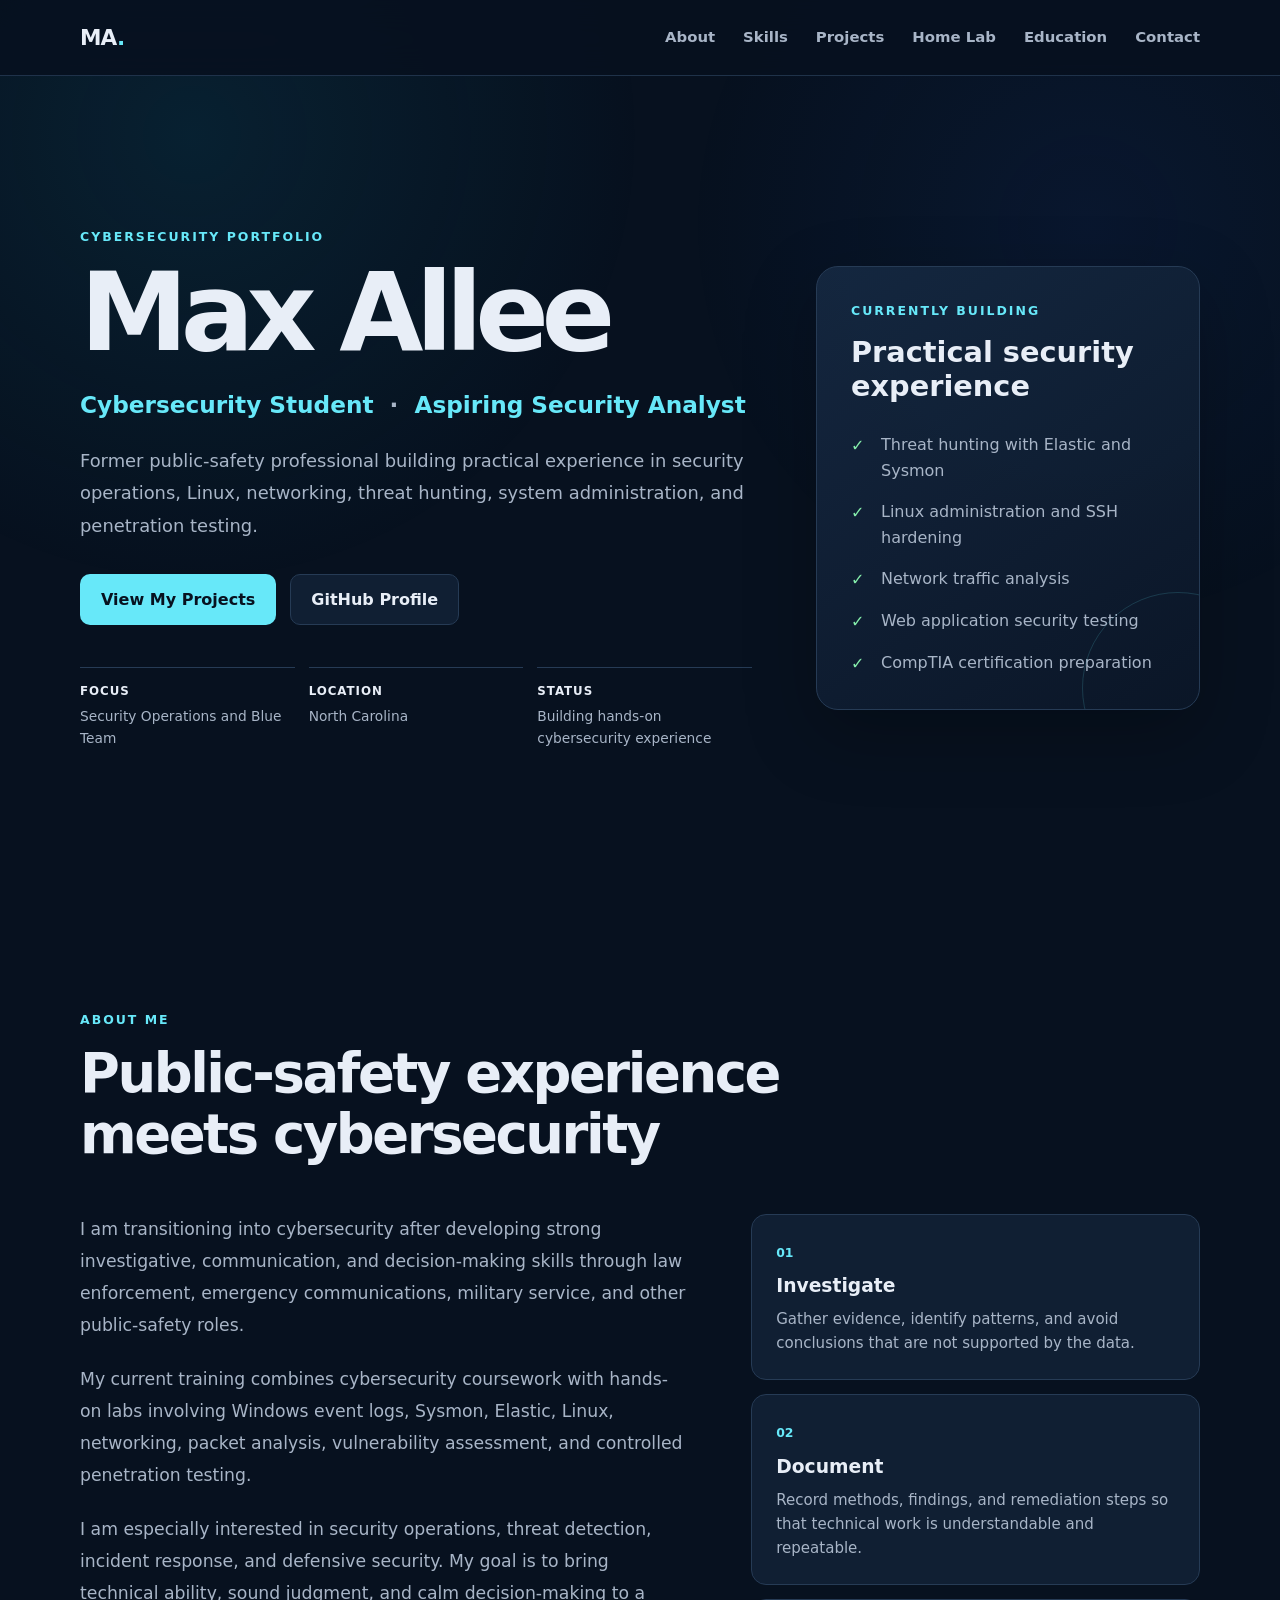
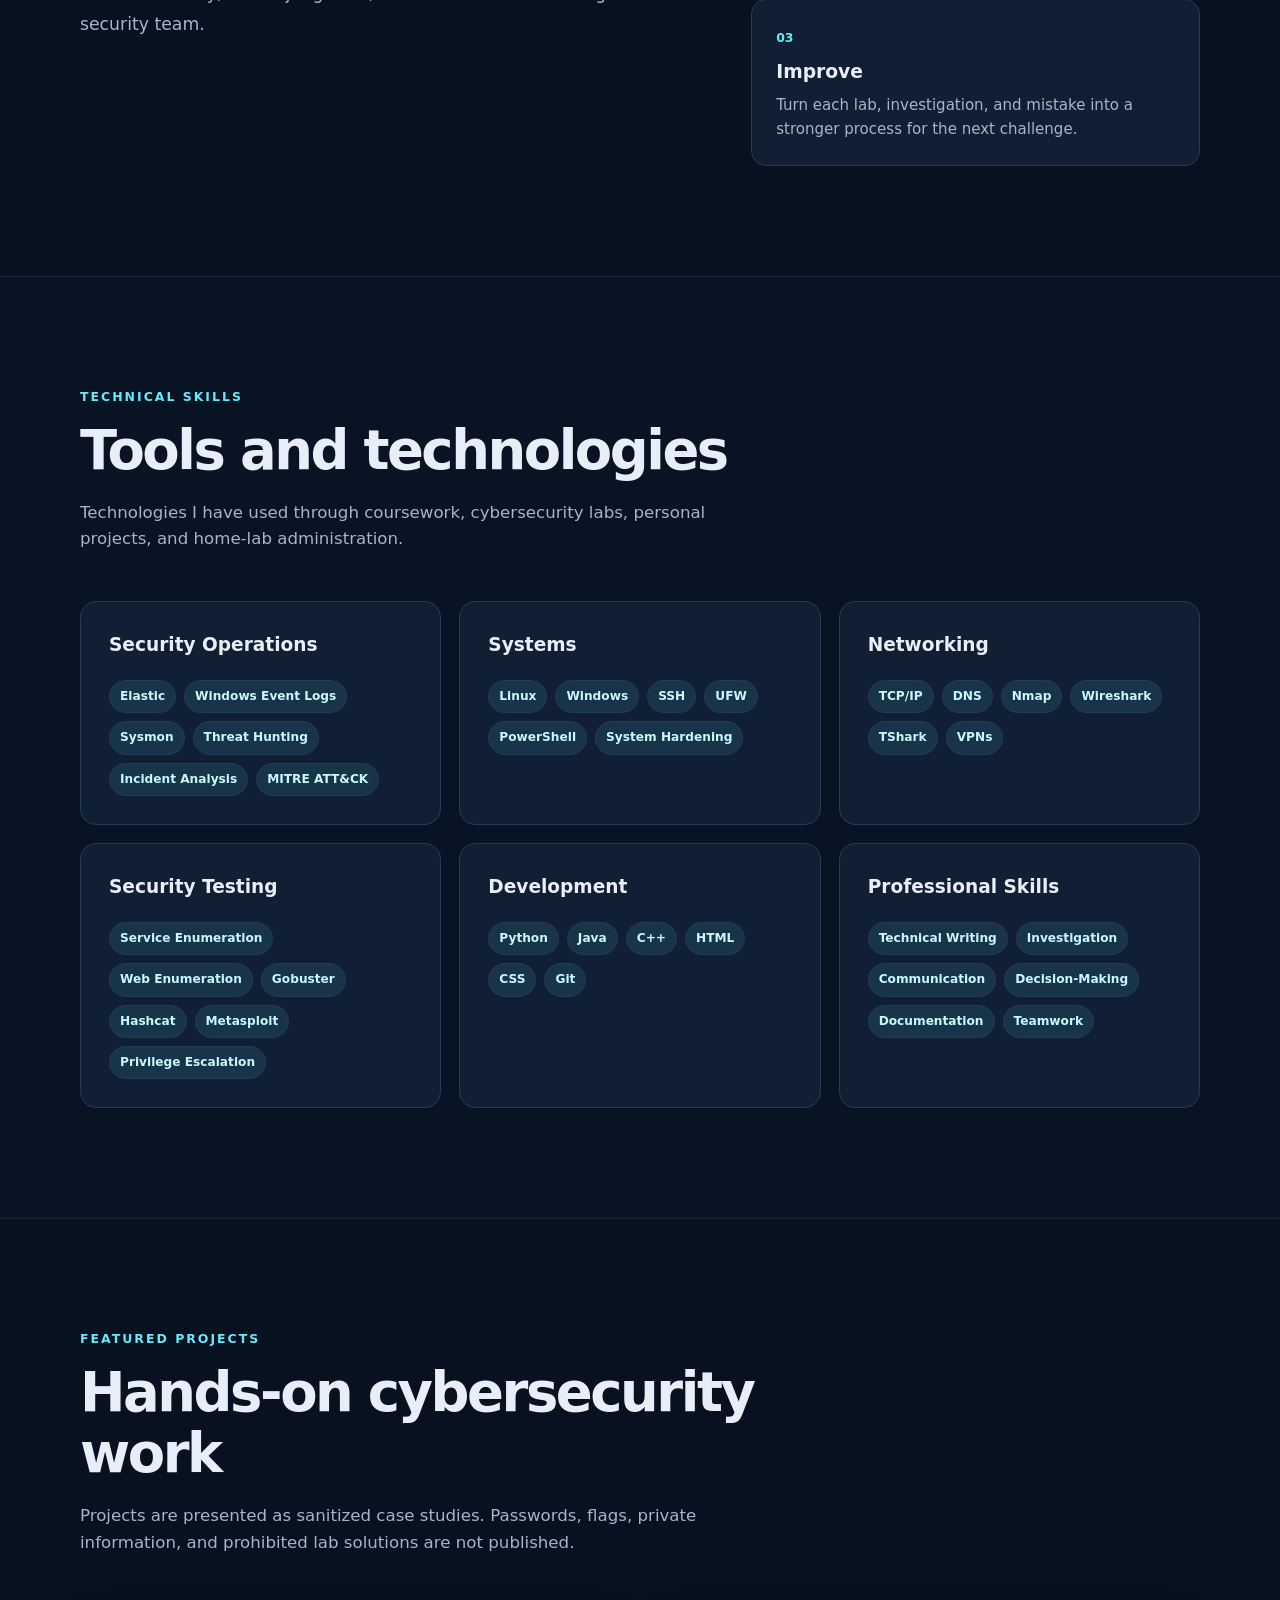
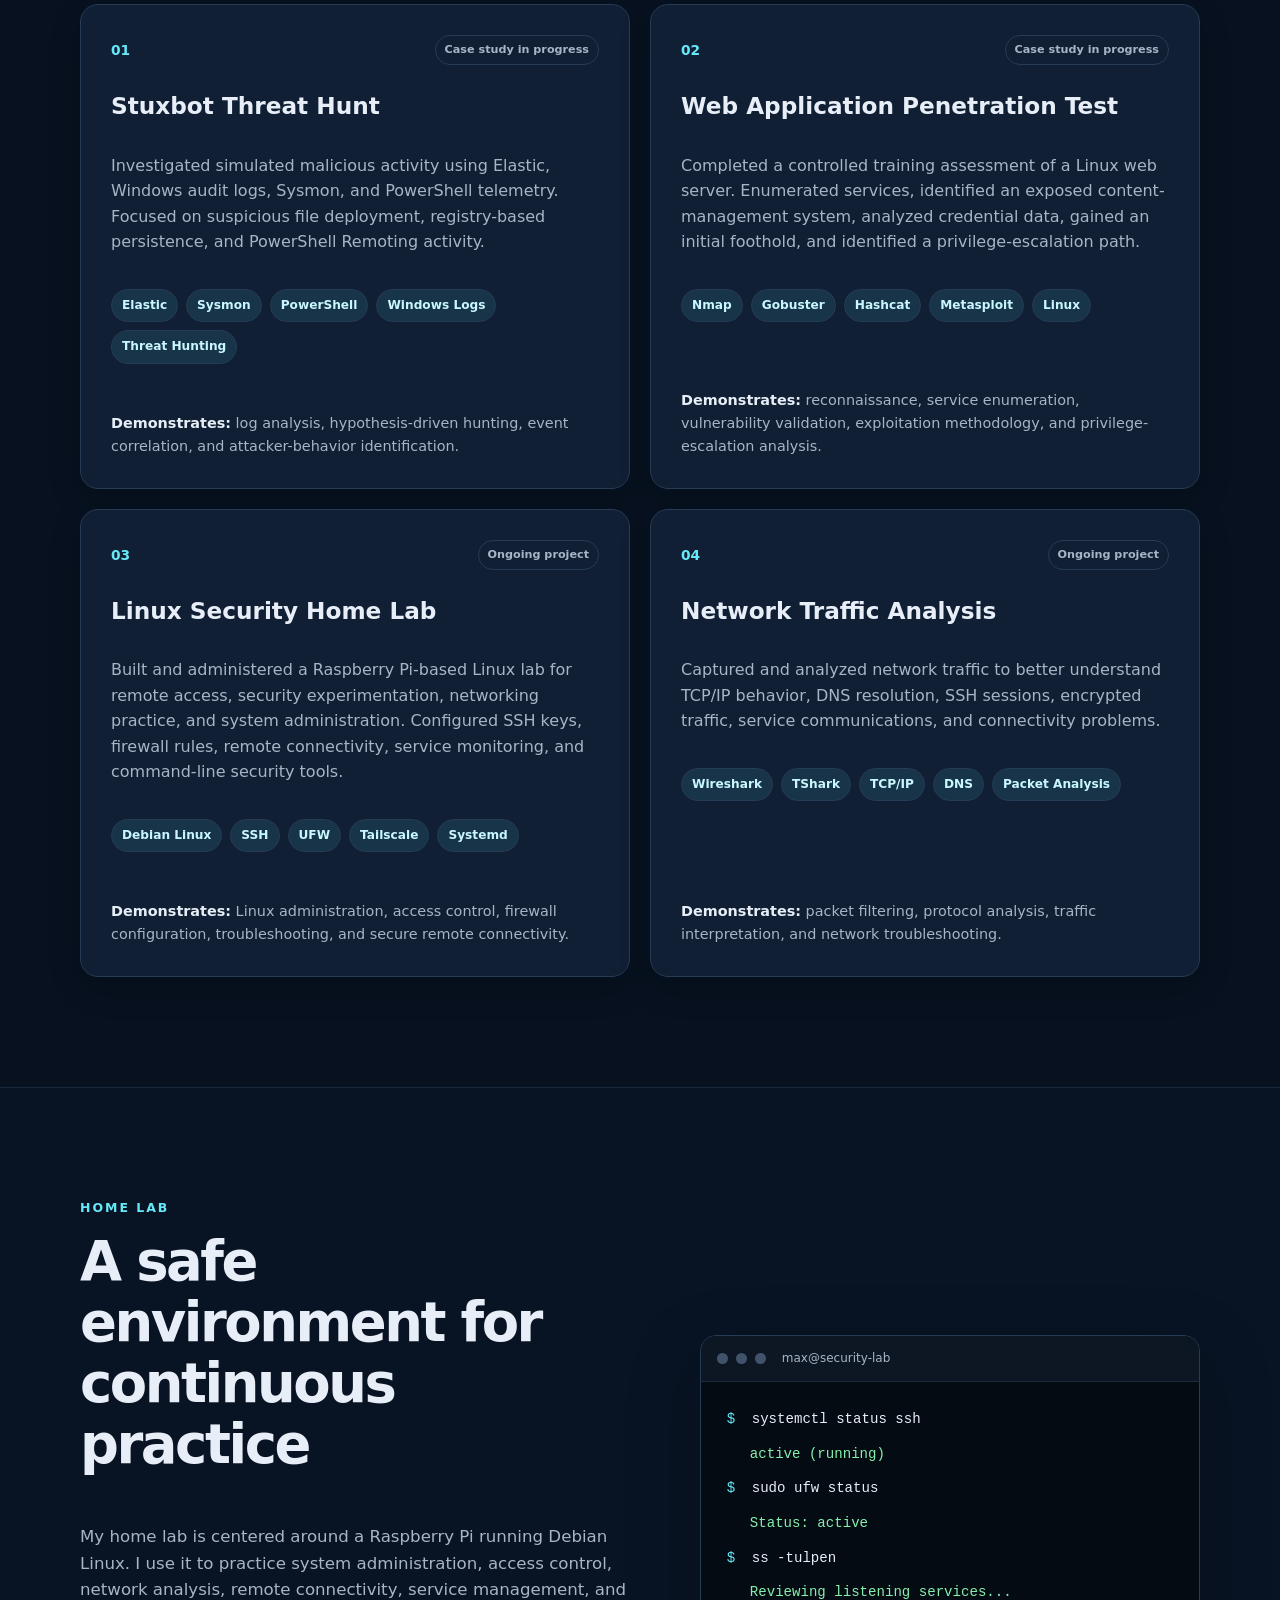
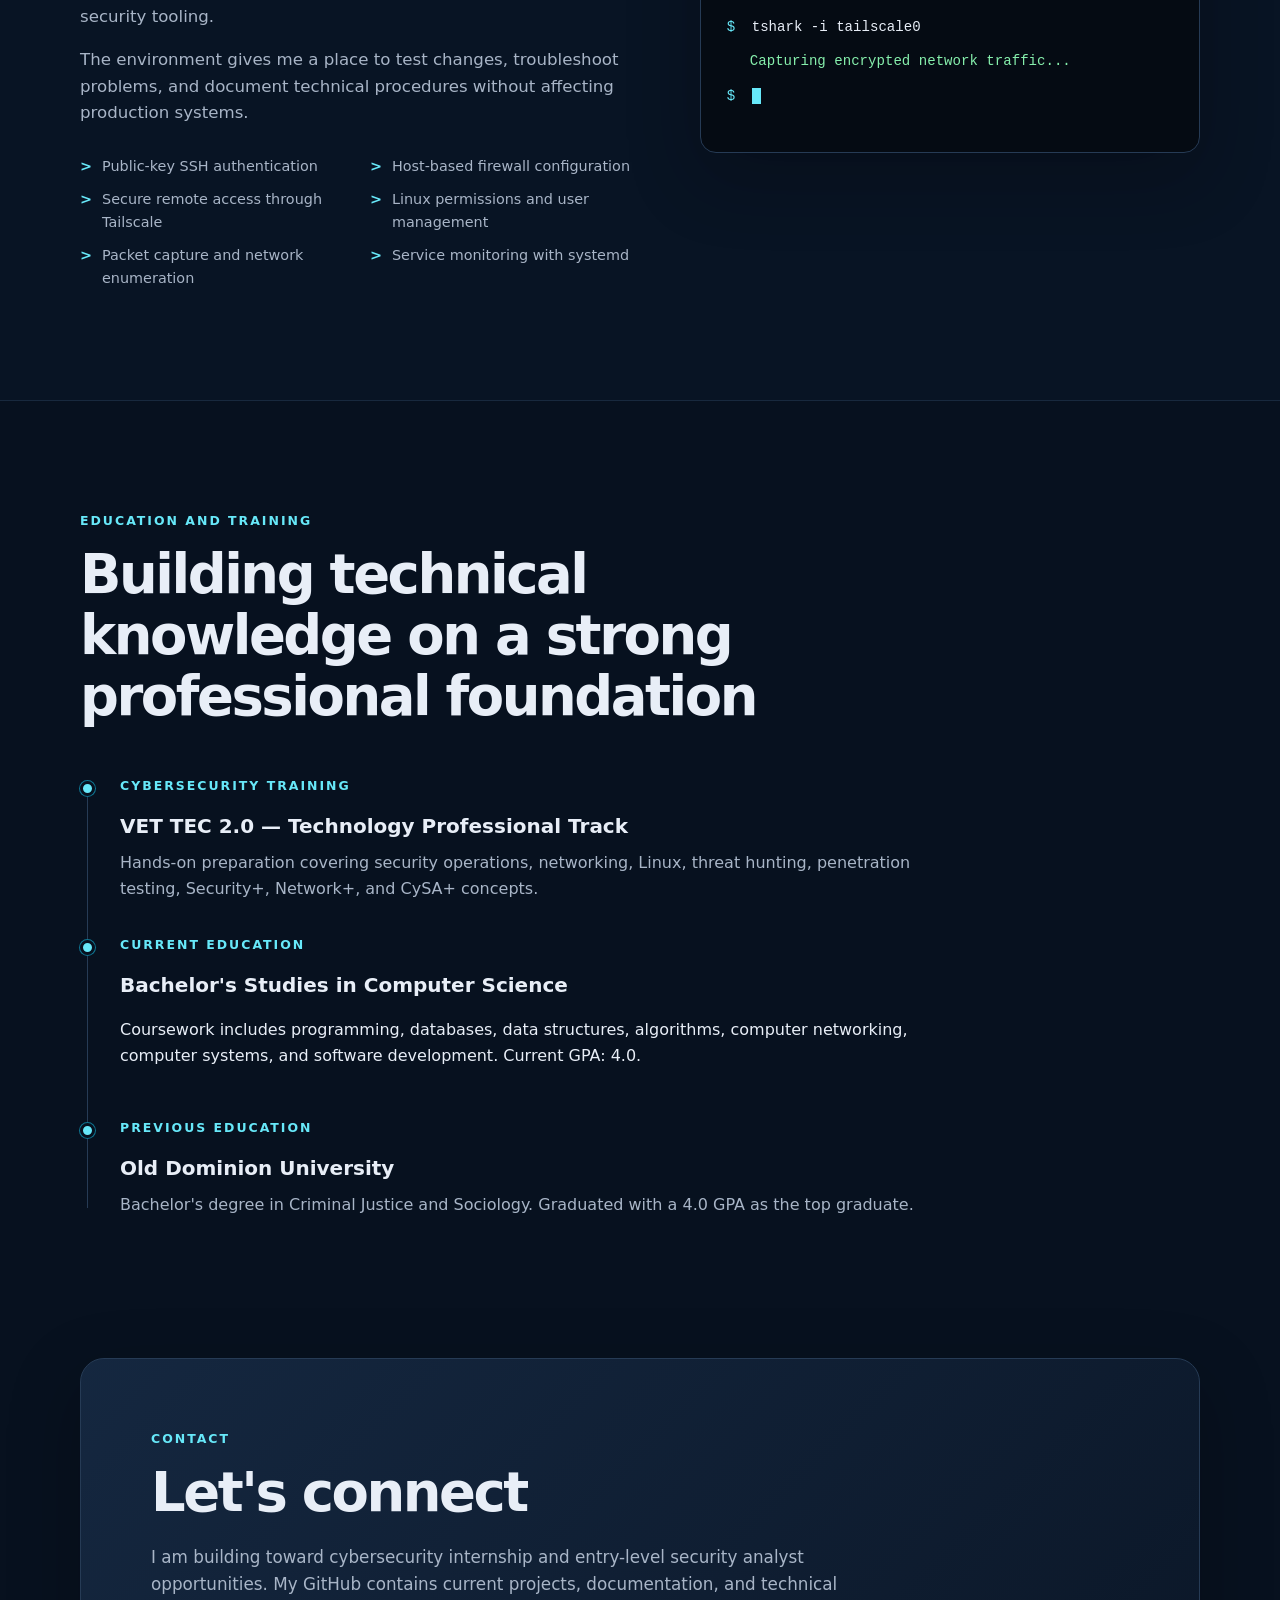
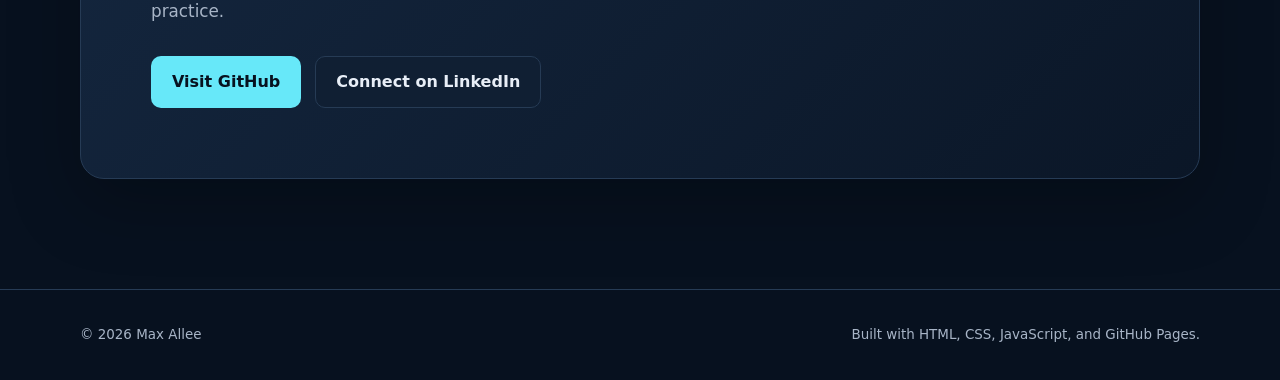
==== commit 56ff1338: "Updated coursework wording" ====
--- a/index.html
+++ b/index.html
@@ -600,10 +600,12 @@
                             </h3>
 
                             <p>
-                                Coursework includes programming, databases,
-                                data structures, algorithms, networking,
-                                operating systems, and the software-development
-                                lifecycle. Current GPA: 4.0.
+                                <p>
+    Coursework includes programming, databases,
+    data structures, algorithms, computer networking,
+    computer systems, and software development.
+    Current GPA: 4.0.
+</p>
                             </p>
                         </div>
                     </article>
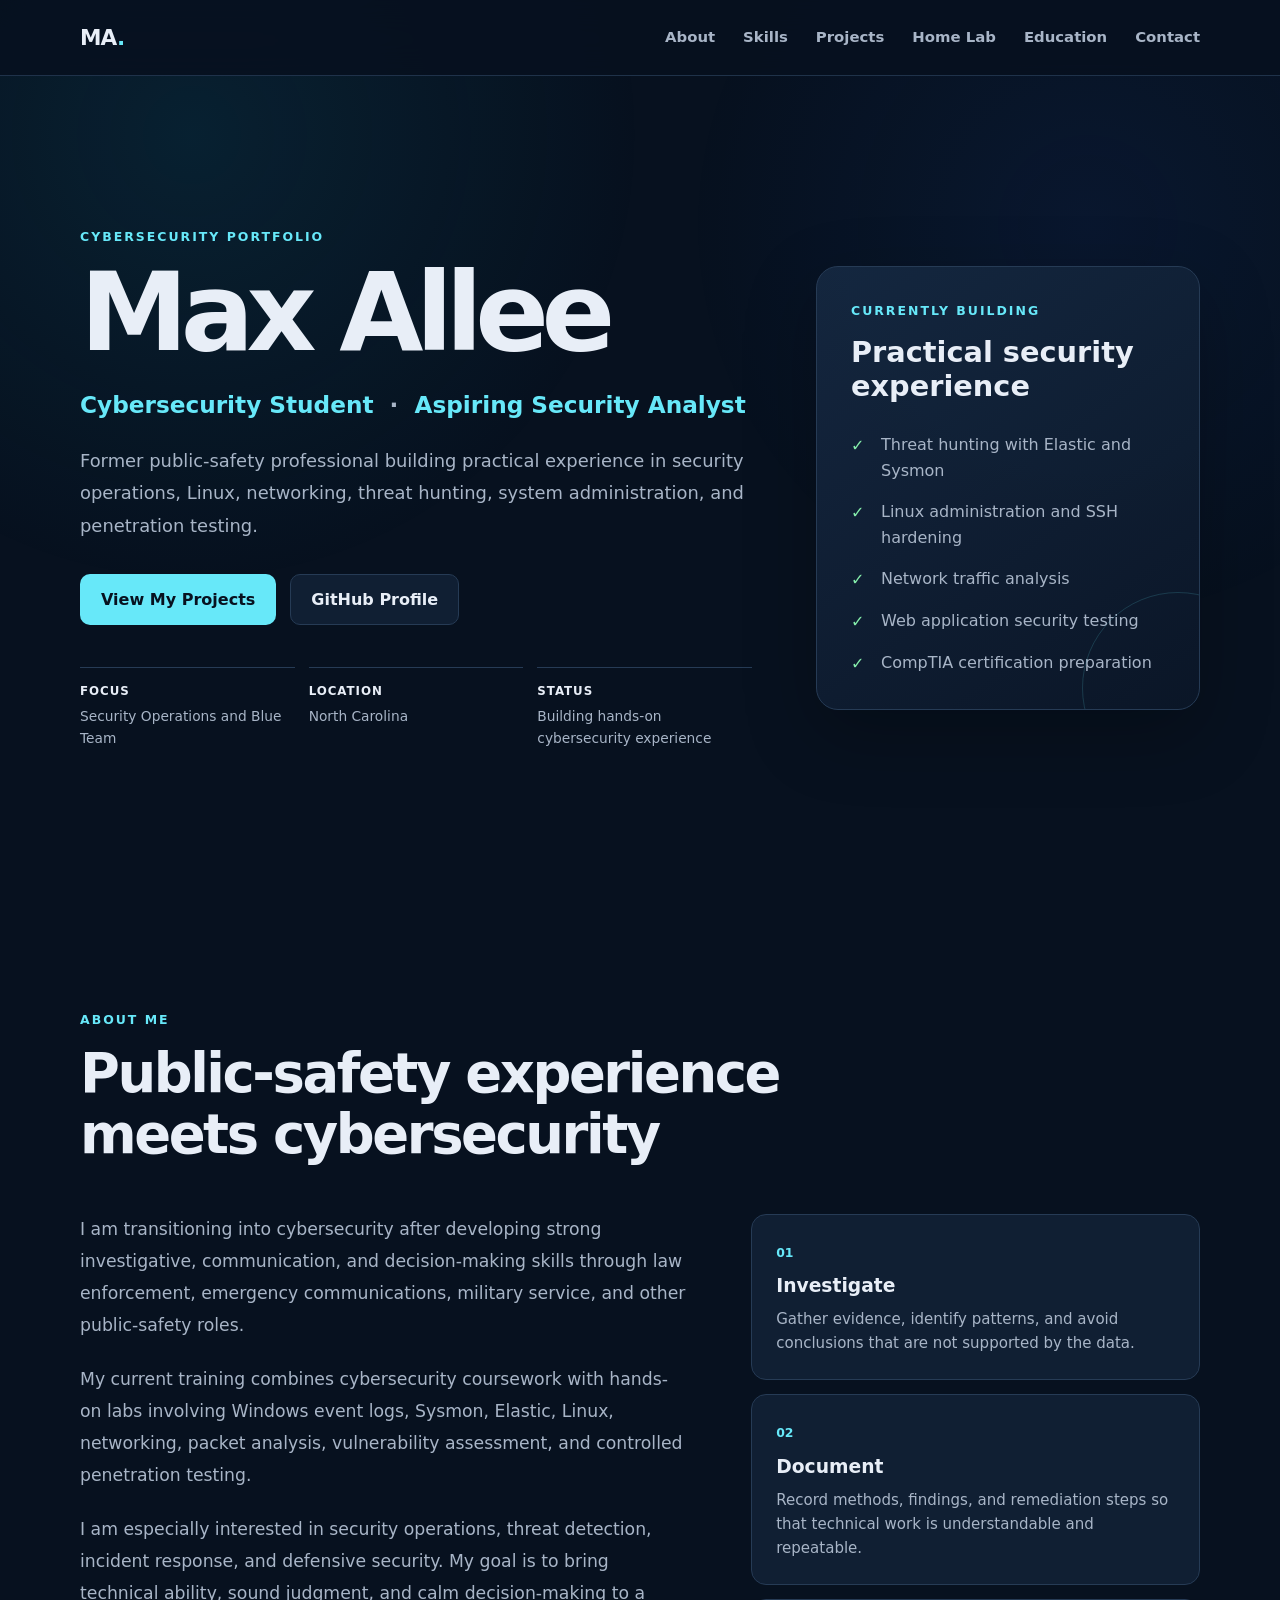
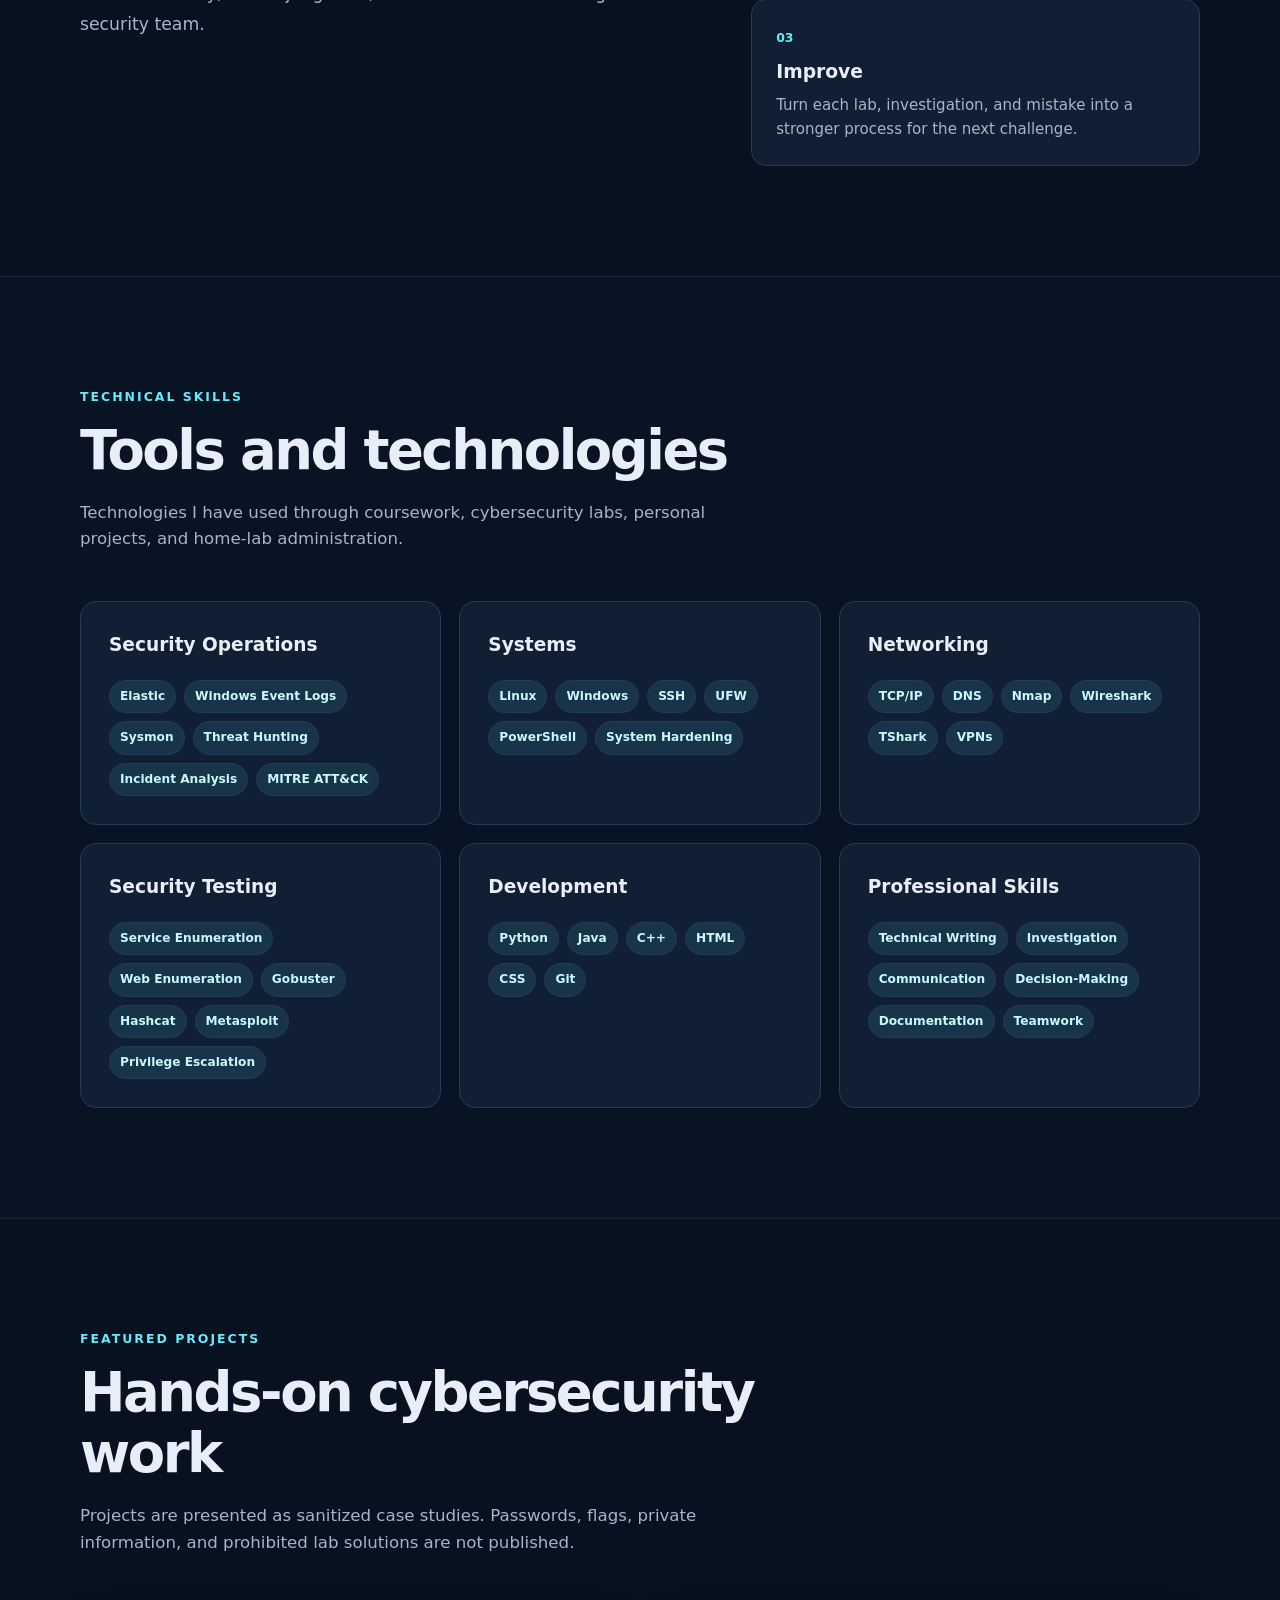
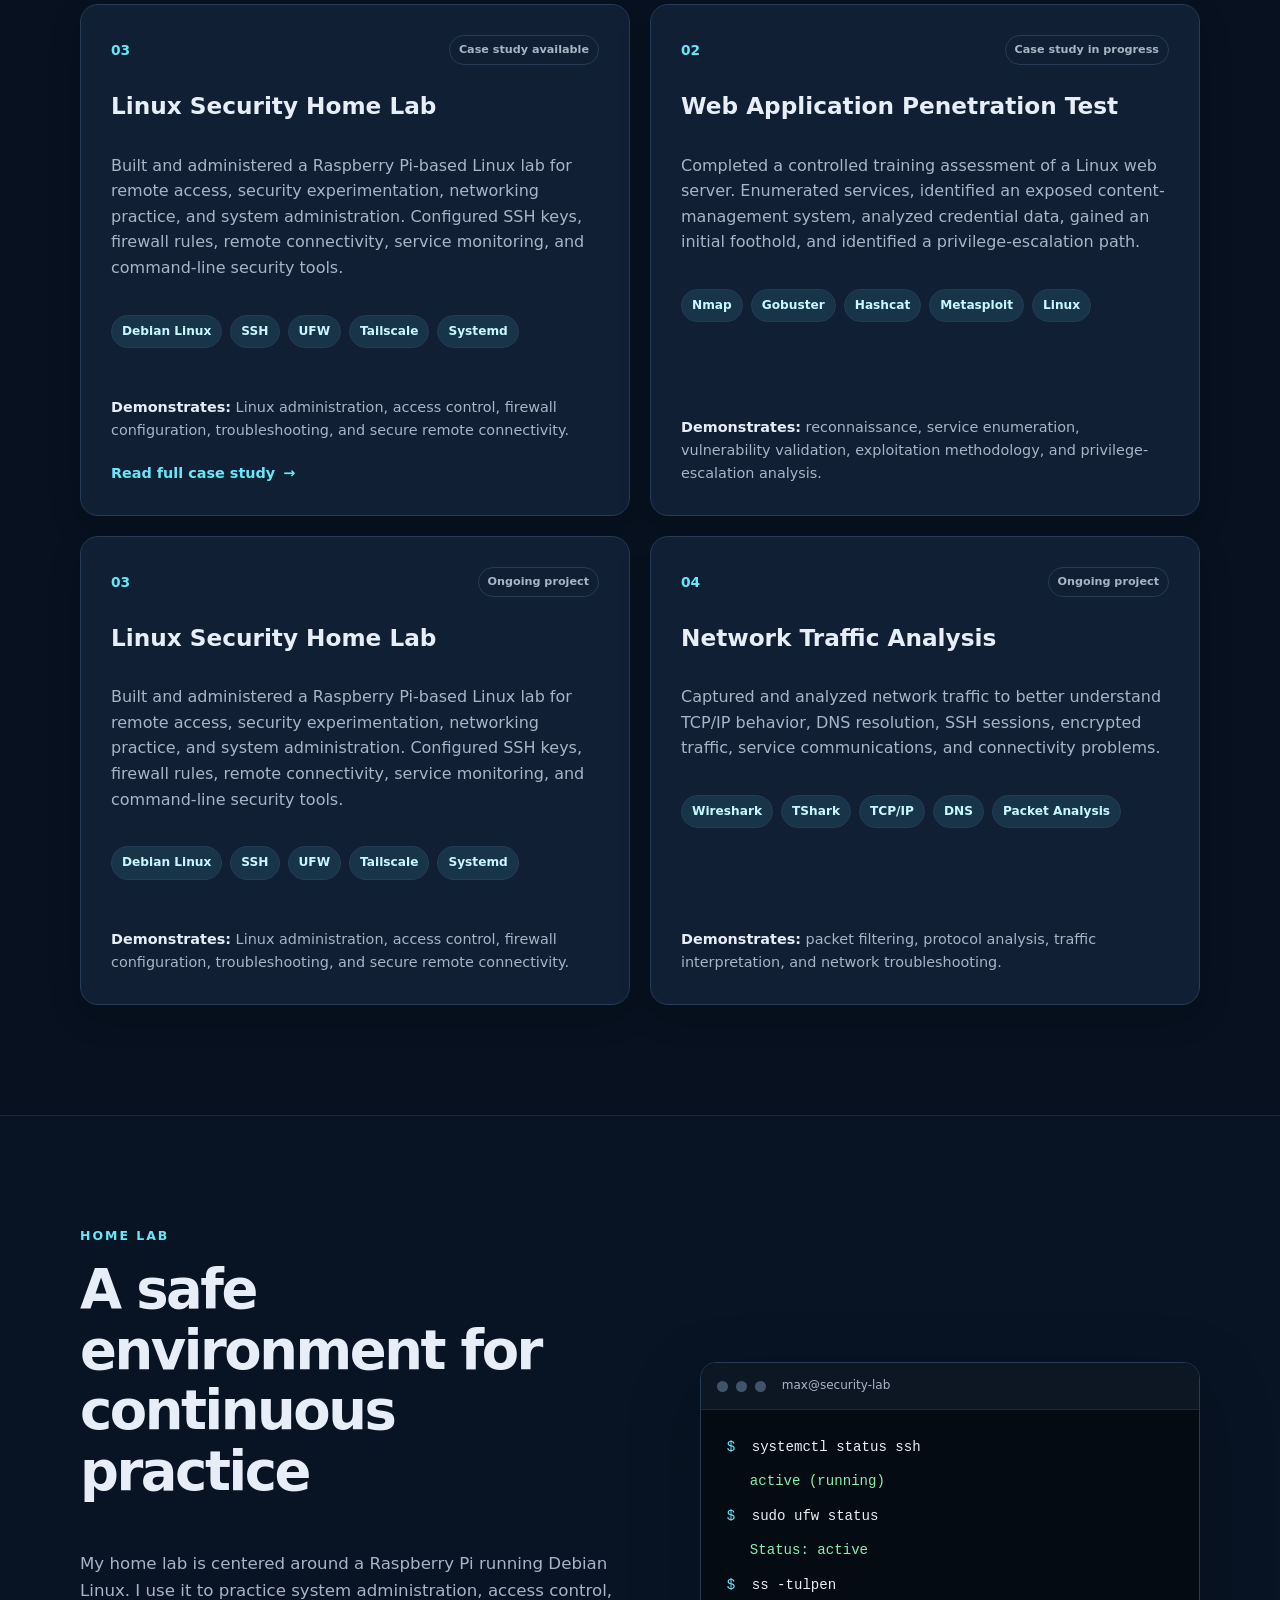
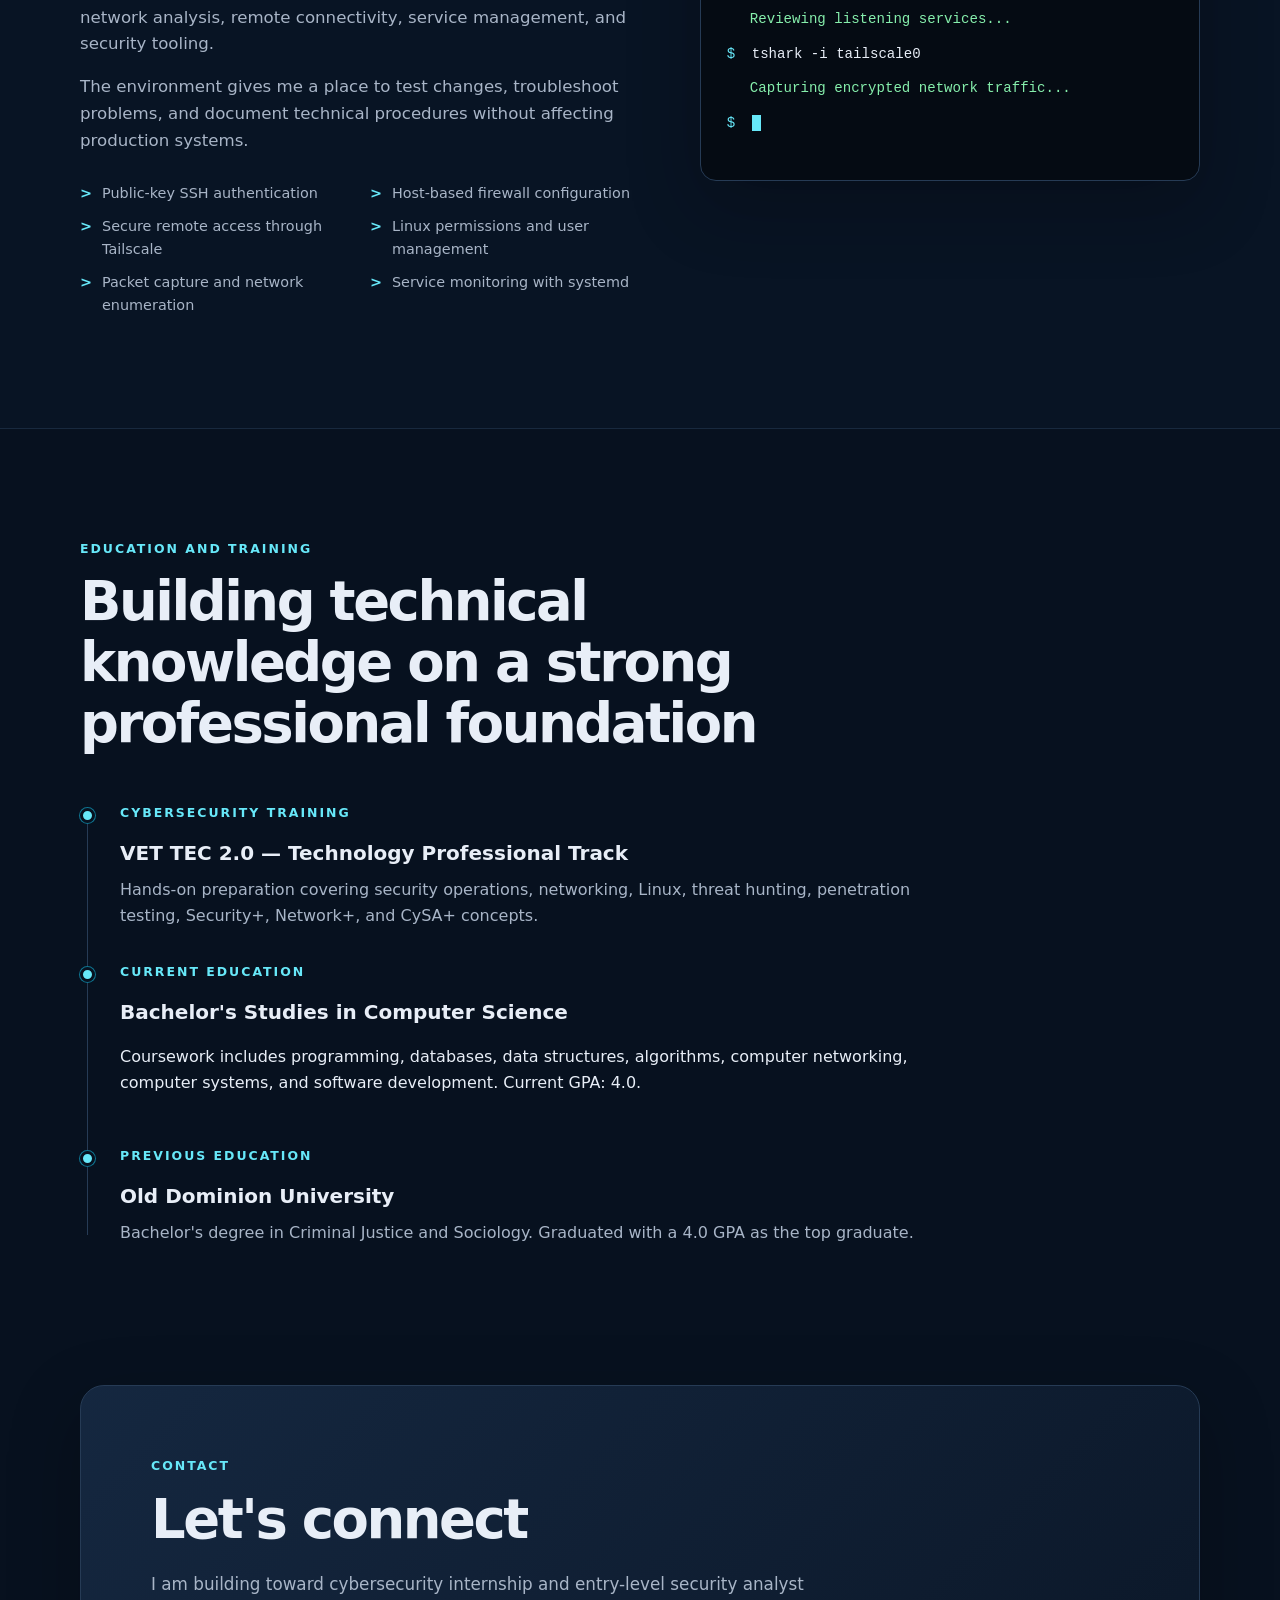
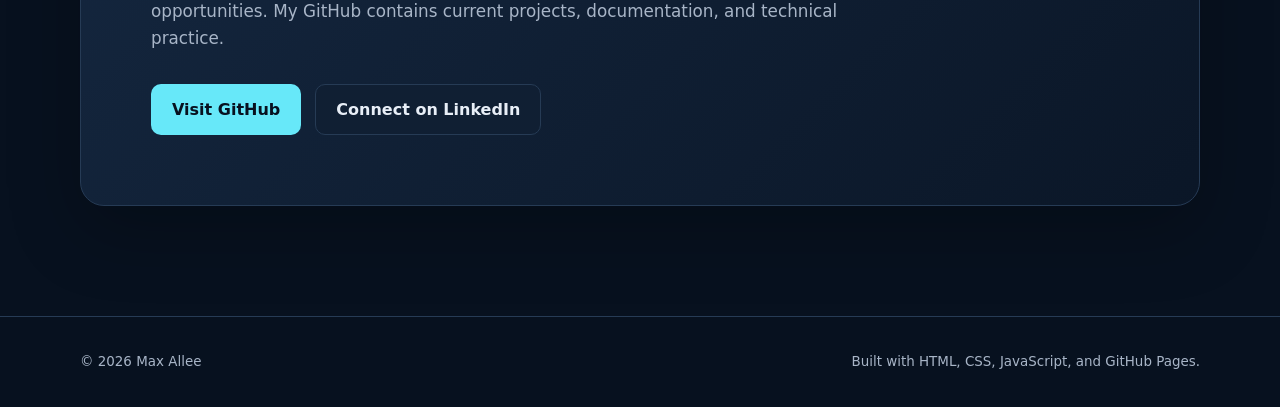
==== commit f1befa3f: "Add Linux security home lab case study" ====
--- a/index.html
+++ b/index.html
@@ -325,37 +325,52 @@
 
                 <div class="projects-grid">
                     <article class="project-card">
-                        <div class="project-top">
-                            <span class="project-number">01</span>
-                            <span class="status">Case study in progress</span>
-                        </div>
-
-                        <h3>
-                            Stuxbot Threat Hunt
-                        </h3>
-
-                        <p>
-                            Investigated simulated malicious activity using
-                            Elastic, Windows audit logs, Sysmon, and PowerShell
-                            telemetry. Focused on suspicious file deployment,
-                            registry-based persistence, and PowerShell
-                            Remoting activity.
-                        </p>
-
-                        <ul class="tag-list">
-                            <li>Elastic</li>
-                            <li>Sysmon</li>
-                            <li>PowerShell</li>
-                            <li>Windows Logs</li>
-                            <li>Threat Hunting</li>
-                        </ul>
-
-                        <p class="project-outcome">
-                            <strong>Demonstrates:</strong>
-                            log analysis, hypothesis-driven hunting, event
-                            correlation, and attacker-behavior identification.
-                        </p>
-                    </article>
+    <div class="project-top">
+        <span class="project-number">03</span>
+        <span class="status">Case study available</span>
+    </div>
+
+    <h3>
+        <a
+            class="project-title-link"
+            href="projects/linux-home-lab/index.html"
+        >
+            Linux Security Home Lab
+        </a>
+    </h3>
+
+    <p>
+        Built and administered a Raspberry Pi-based Linux
+        lab for remote access, security experimentation,
+        networking practice, and system administration.
+        Configured SSH keys, firewall rules, remote
+        connectivity, service monitoring, and command-line
+        security tools.
+    </p>
+
+    <ul class="tag-list">
+        <li>Debian Linux</li>
+        <li>SSH</li>
+        <li>UFW</li>
+        <li>Tailscale</li>
+        <li>Systemd</li>
+    </ul>
+
+    <p class="project-outcome">
+        <strong>Demonstrates:</strong>
+        Linux administration, access control, firewall
+        configuration, troubleshooting, and secure remote
+        connectivity.
+    </p>
+
+    <a
+        class="project-link"
+        href="projects/linux-home-lab/index.html"
+    >
+        Read full case study
+        <span aria-hidden="true">→</span>
+    </a>
+</article>
 
                     <article class="project-card">
                         <div class="project-top">
--- a/styles.css
+++ b/styles.css
@@ -869,4 +869,437 @@
         animation-iteration-count: 1 !important;
         transition-duration: 0.01ms !important;
     }
+}
+
+/* =========================================================
+   PROJECT CASE STUDY PAGES
+   ========================================================= */
+
+.project-hero {
+    padding: 88px 0 76px;
+    border-bottom: 1px solid rgba(38, 59, 85, 0.65);
+    background:
+        linear-gradient(
+            180deg,
+            rgba(11, 23, 40, 0.45),
+            rgba(7, 17, 31, 0)
+        );
+}
+
+.back-link {
+    display: inline-flex;
+    align-items: center;
+    gap: 8px;
+    margin-bottom: 34px;
+    color: var(--text-muted);
+    font-size: 0.9rem;
+    font-weight: 750;
+    text-decoration: none;
+}
+
+.back-link:hover,
+.back-link:focus-visible {
+    color: var(--accent);
+}
+
+.project-hero h1 {
+    max-width: 900px;
+    margin: 0;
+    font-size: clamp(3rem, 8vw, 6.2rem);
+    line-height: 0.98;
+    letter-spacing: -0.065em;
+}
+
+.project-lead {
+    max-width: 850px;
+    margin: 26px 0 0;
+    color: var(--text-muted);
+    font-size: clamp(1.05rem, 2vw, 1.25rem);
+    line-height: 1.8;
+}
+
+.project-meta {
+    display: flex;
+    flex-wrap: wrap;
+    gap: 12px;
+    margin: 34px 0 0;
+    padding: 0;
+    list-style: none;
+}
+
+.project-meta li {
+    min-width: 150px;
+    padding: 14px 17px;
+    border: 1px solid var(--border);
+    border-radius: 12px;
+    background: rgba(16, 31, 51, 0.72);
+    color: var(--text-muted);
+    font-size: 0.86rem;
+}
+
+.project-meta strong {
+    display: block;
+    margin-bottom: 2px;
+    color: var(--text);
+    font-size: 0.7rem;
+    letter-spacing: 0.08em;
+    text-transform: uppercase;
+}
+
+.case-study-layout {
+    display: grid;
+    grid-template-columns: minmax(0, 1fr) 310px;
+    gap: 70px;
+    align-items: start;
+}
+
+.case-study-main > section {
+    margin-bottom: 74px;
+}
+
+.case-study-main > section:last-of-type {
+    margin-bottom: 50px;
+}
+
+.case-study-main h2 {
+    margin: 0 0 20px;
+    font-size: clamp(1.9rem, 4vw, 2.8rem);
+    line-height: 1.16;
+    letter-spacing: -0.04em;
+}
+
+.case-study-main h3 {
+    margin: 0 0 10px;
+}
+
+.case-study-main > section > p:not(.eyebrow) {
+    color: var(--text-muted);
+    font-size: 1.03rem;
+    line-height: 1.85;
+}
+
+.project-note {
+    margin-top: 30px;
+    padding: 20px 22px;
+    border: 1px solid var(--accent-dark);
+    border-left: 4px solid var(--accent);
+    border-radius: 10px;
+    background: var(--accent-soft);
+    color: var(--text-muted);
+}
+
+.project-note strong {
+    color: var(--text);
+}
+
+.objectives-grid,
+.results-grid {
+    display: grid;
+    grid-template-columns: repeat(2, minmax(0, 1fr));
+    gap: 16px;
+    margin-top: 30px;
+}
+
+.objective-card,
+.result-card {
+    padding: 24px;
+    border: 1px solid var(--border);
+    border-radius: 15px;
+    background: var(--surface);
+}
+
+.objective-card > span {
+    color: var(--accent);
+    font-size: 0.75rem;
+    font-weight: 850;
+}
+
+.objective-card h3,
+.result-card h3 {
+    margin: 8px 0 9px;
+    font-size: 1.08rem;
+}
+
+.objective-card p,
+.result-card p {
+    margin: 0;
+    color: var(--text-muted);
+    font-size: 0.91rem;
+    line-height: 1.7;
+}
+
+.architecture-flow {
+    display: grid;
+    grid-template-columns: minmax(0, 1fr) auto minmax(0, 1fr) auto minmax(0, 1fr);
+    gap: 14px;
+    align-items: center;
+    margin-top: 32px;
+}
+
+.architecture-node {
+    min-height: 130px;
+    display: flex;
+    flex-direction: column;
+    justify-content: center;
+    padding: 22px;
+    border: 1px solid var(--border);
+    border-radius: 14px;
+    background: var(--surface);
+    text-align: center;
+}
+
+.architecture-node strong {
+    color: var(--text);
+}
+
+.architecture-node span {
+    margin-top: 5px;
+    color: var(--text-muted);
+    font-size: 0.81rem;
+}
+
+.flow-arrow {
+    color: var(--accent);
+    font-size: 1.5rem;
+    font-weight: 900;
+}
+
+.case-steps {
+    counter-reset: case-step;
+    display: grid;
+    gap: 18px;
+    margin: 34px 0 0;
+    padding: 0;
+    list-style: none;
+}
+
+.case-steps li {
+    counter-increment: case-step;
+    display: grid;
+    grid-template-columns: 48px minmax(0, 1fr);
+    gap: 20px;
+    padding: 24px;
+    border: 1px solid var(--border);
+    border-radius: 15px;
+    background: var(--surface);
+}
+
+.case-steps li::before {
+    content: counter(case-step, decimal-leading-zero);
+    display: flex;
+    width: 42px;
+    height: 42px;
+    align-items: center;
+    justify-content: center;
+    border: 1px solid var(--accent-dark);
+    border-radius: 10px;
+    background: var(--accent-soft);
+    color: var(--accent);
+    font-size: 0.78rem;
+    font-weight: 900;
+}
+
+.case-steps h3 {
+    margin: 0 0 6px;
+    font-size: 1.08rem;
+}
+
+.case-steps p {
+    margin: 0;
+    color: var(--text-muted);
+    font-size: 0.93rem;
+    line-height: 1.7;
+}
+
+.case-study-main code {
+    color: #c8f7ff;
+    font-family:
+        "Cascadia Code",
+        "SFMono-Regular",
+        Consolas,
+        monospace;
+}
+
+.command-block {
+    margin-top: 26px;
+    overflow-x: auto;
+    border: 1px solid var(--border);
+    border-radius: 14px;
+    background: #050b13;
+    box-shadow: var(--shadow);
+}
+
+.command-block pre {
+    margin: 0;
+    padding: 26px;
+}
+
+.command-block code {
+    color: var(--success);
+    font-size: 0.9rem;
+    line-height: 1.85;
+}
+
+.case-list {
+    display: grid;
+    gap: 11px;
+    margin: 24px 0 0;
+    padding: 0;
+    list-style: none;
+}
+
+.case-list li {
+    position: relative;
+    padding-left: 24px;
+    color: var(--text-muted);
+}
+
+.case-list li::before {
+    position: absolute;
+    left: 0;
+    color: var(--accent);
+    content: ">";
+    font-weight: 900;
+}
+
+.case-study-sidebar {
+    position: sticky;
+    top: calc(var(--header-height) + 24px);
+    display: grid;
+    gap: 16px;
+}
+
+.sidebar-card {
+    padding: 24px;
+    border: 1px solid var(--border);
+    border-radius: 16px;
+    background: var(--surface);
+}
+
+.sidebar-card .panel-label {
+    margin-bottom: 18px;
+}
+
+.snapshot-list {
+    margin: 0;
+}
+
+.snapshot-list div {
+    padding: 13px 0;
+    border-bottom: 1px solid var(--border);
+}
+
+.snapshot-list div:first-child {
+    padding-top: 0;
+}
+
+.snapshot-list div:last-child {
+    padding-bottom: 0;
+    border-bottom: 0;
+}
+
+.snapshot-list dt {
+    color: var(--text-muted);
+    font-size: 0.72rem;
+    font-weight: 800;
+    letter-spacing: 0.07em;
+    text-transform: uppercase;
+}
+
+.snapshot-list dd {
+    margin: 3px 0 0;
+    color: var(--text);
+    font-size: 0.9rem;
+}
+
+.compact-list {
+    margin-top: 0;
+    gap: 8px;
+    font-size: 0.88rem;
+}
+
+.bottom-back-link {
+    margin: 0;
+}
+
+.project-link {
+    display: inline-flex;
+    align-items: center;
+    gap: 8px;
+    margin-top: 20px;
+    color: var(--accent);
+    font-size: 0.9rem;
+    font-weight: 800;
+    text-decoration: none;
+}
+
+.project-link:hover,
+.project-link:focus-visible {
+    color: #a5f3fc;
+}
+
+.project-title-link {
+    color: var(--text);
+    text-decoration: none;
+}
+
+.project-title-link:hover,
+.project-title-link:focus-visible {
+    color: var(--accent);
+}
+
+@media (max-width: 900px) {
+    .case-study-layout {
+        grid-template-columns: 1fr;
+        gap: 54px;
+    }
+
+    .case-study-sidebar {
+        position: static;
+        grid-template-columns: repeat(2, minmax(0, 1fr));
+    }
+
+    .case-study-sidebar .sidebar-card:first-child {
+        grid-column: 1 / -1;
+    }
+}
+
+@media (max-width: 700px) {
+    .project-hero {
+        padding: 68px 0 58px;
+    }
+
+    .project-meta {
+        display: grid;
+        grid-template-columns: repeat(2, minmax(0, 1fr));
+    }
+
+    .objectives-grid,
+    .results-grid,
+    .case-study-sidebar {
+        grid-template-columns: 1fr;
+    }
+
+    .case-study-sidebar .sidebar-card:first-child {
+        grid-column: auto;
+    }
+
+    .architecture-flow {
+        grid-template-columns: 1fr;
+    }
+
+    .flow-arrow {
+        text-align: center;
+        transform: rotate(90deg);
+    }
+}
+
+@media (max-width: 520px) {
+    .project-meta {
+        grid-template-columns: 1fr;
+    }
+
+    .case-steps li {
+        grid-template-columns: 1fr;
+    }
 }
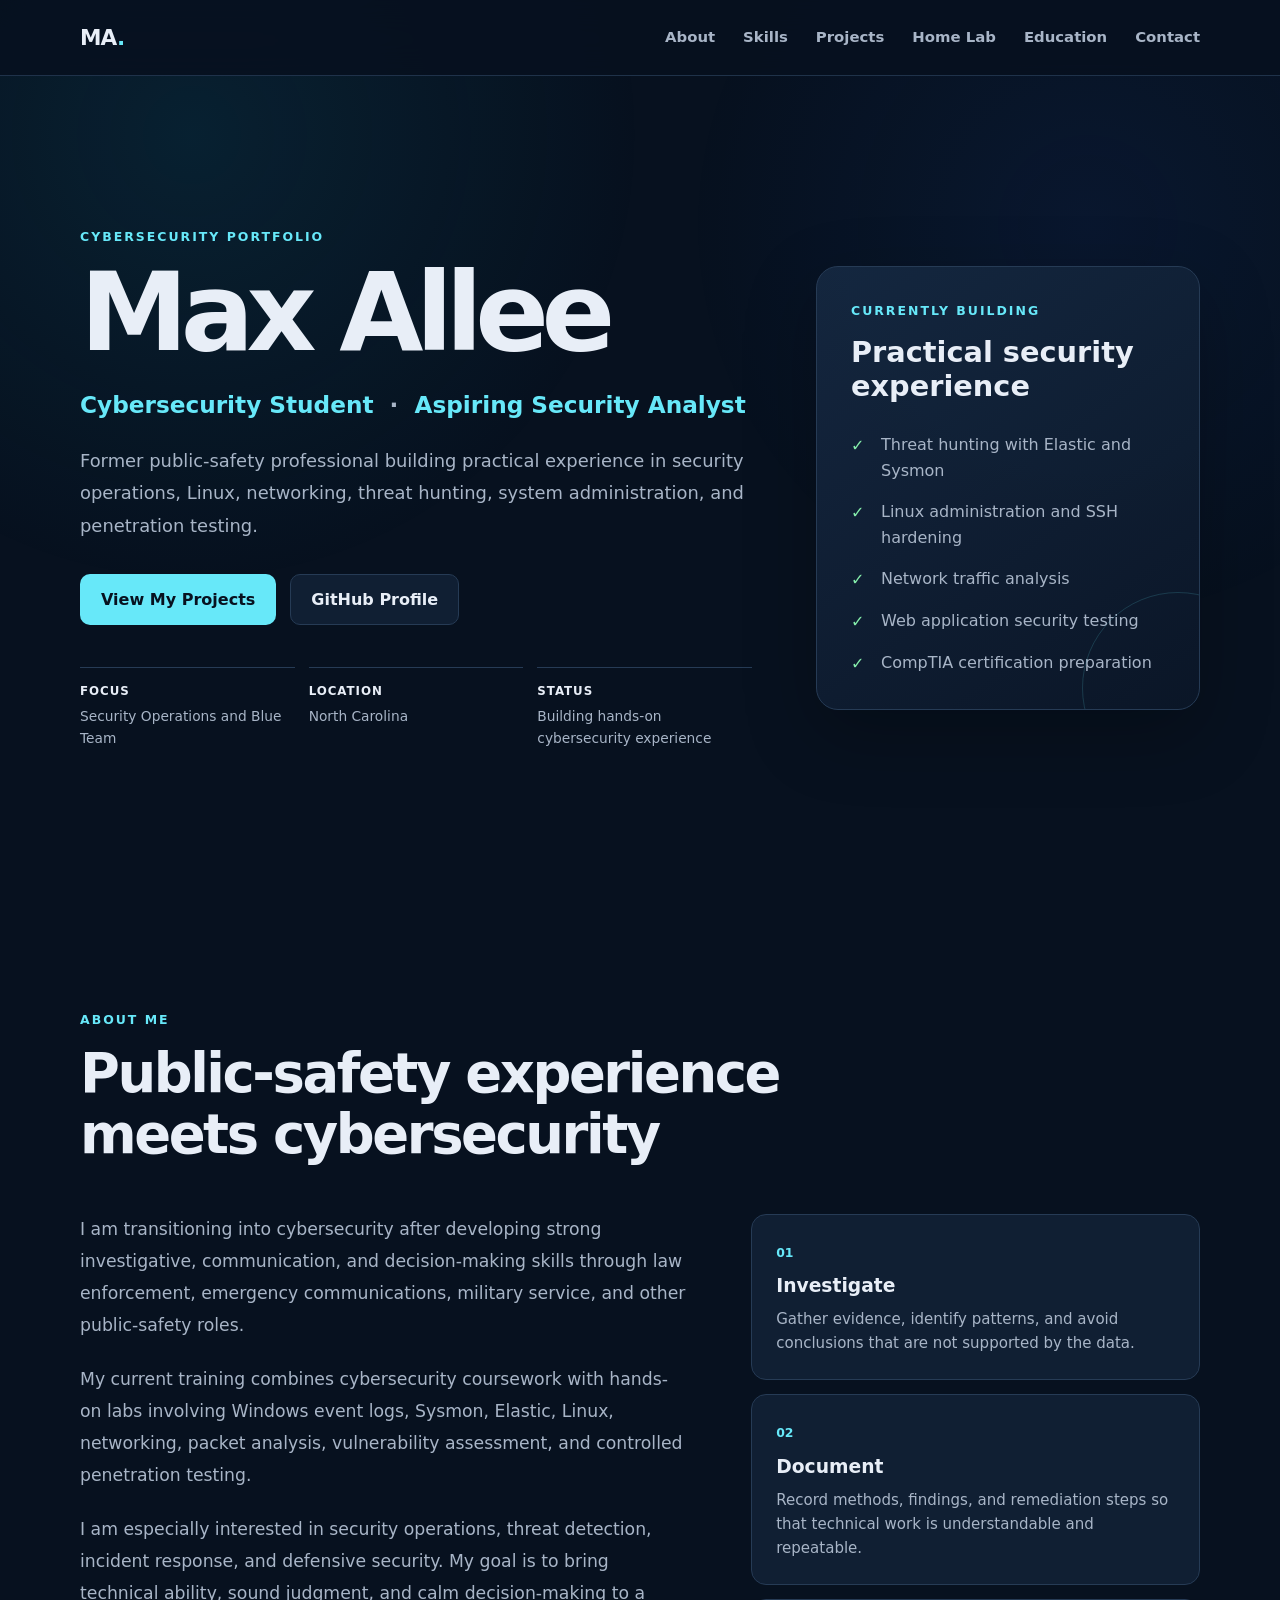
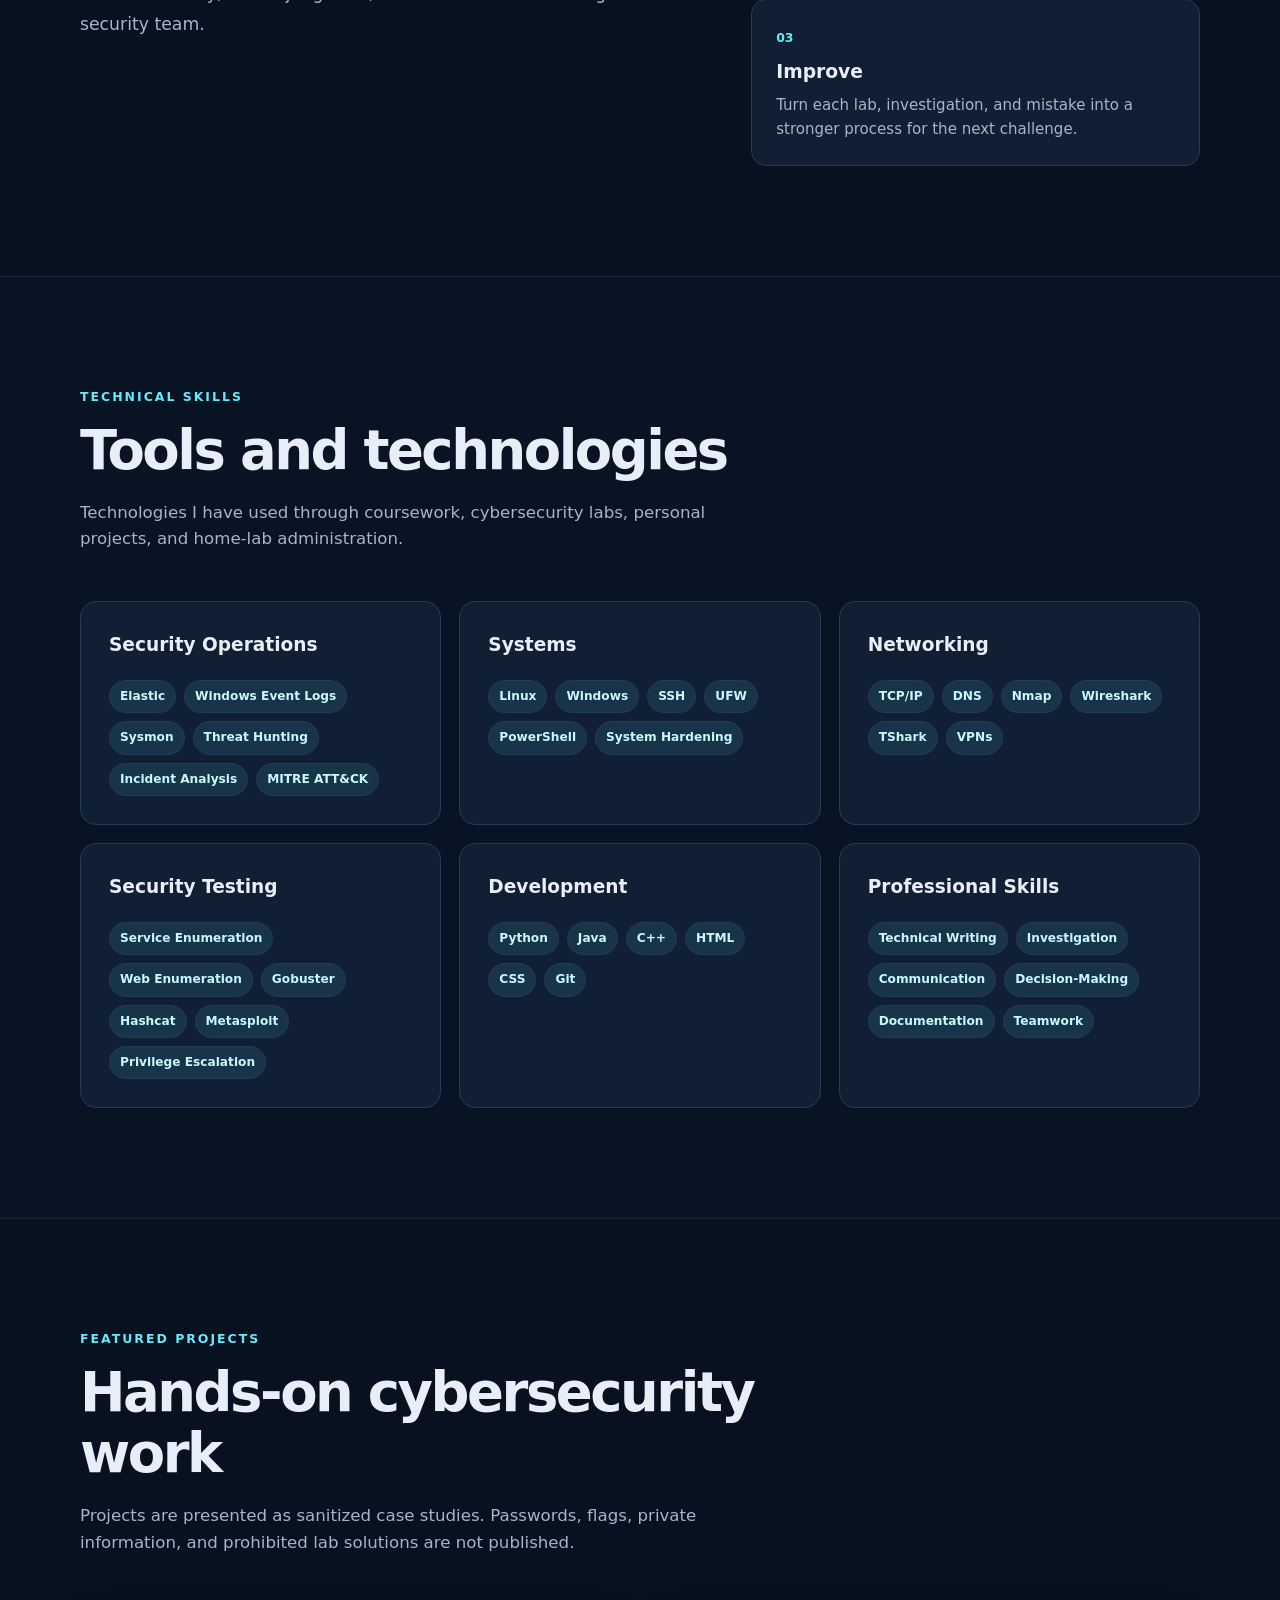
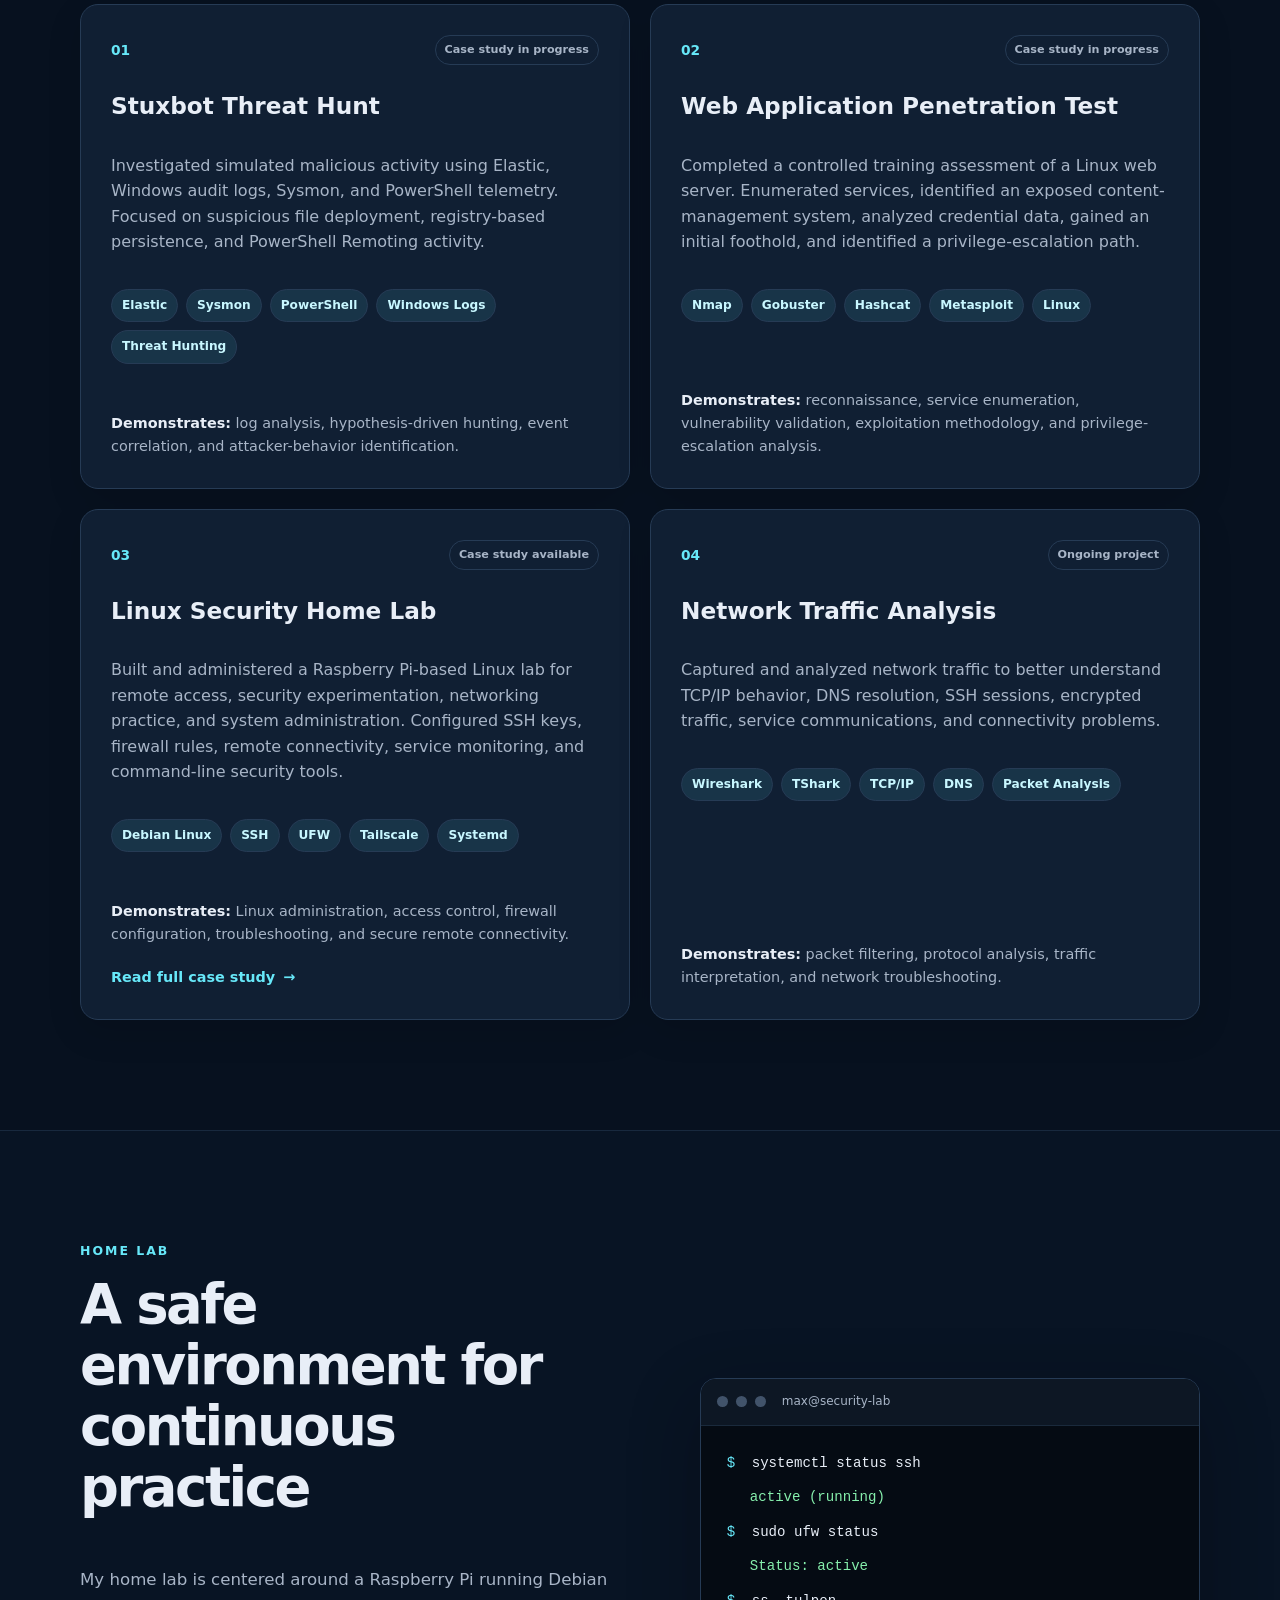
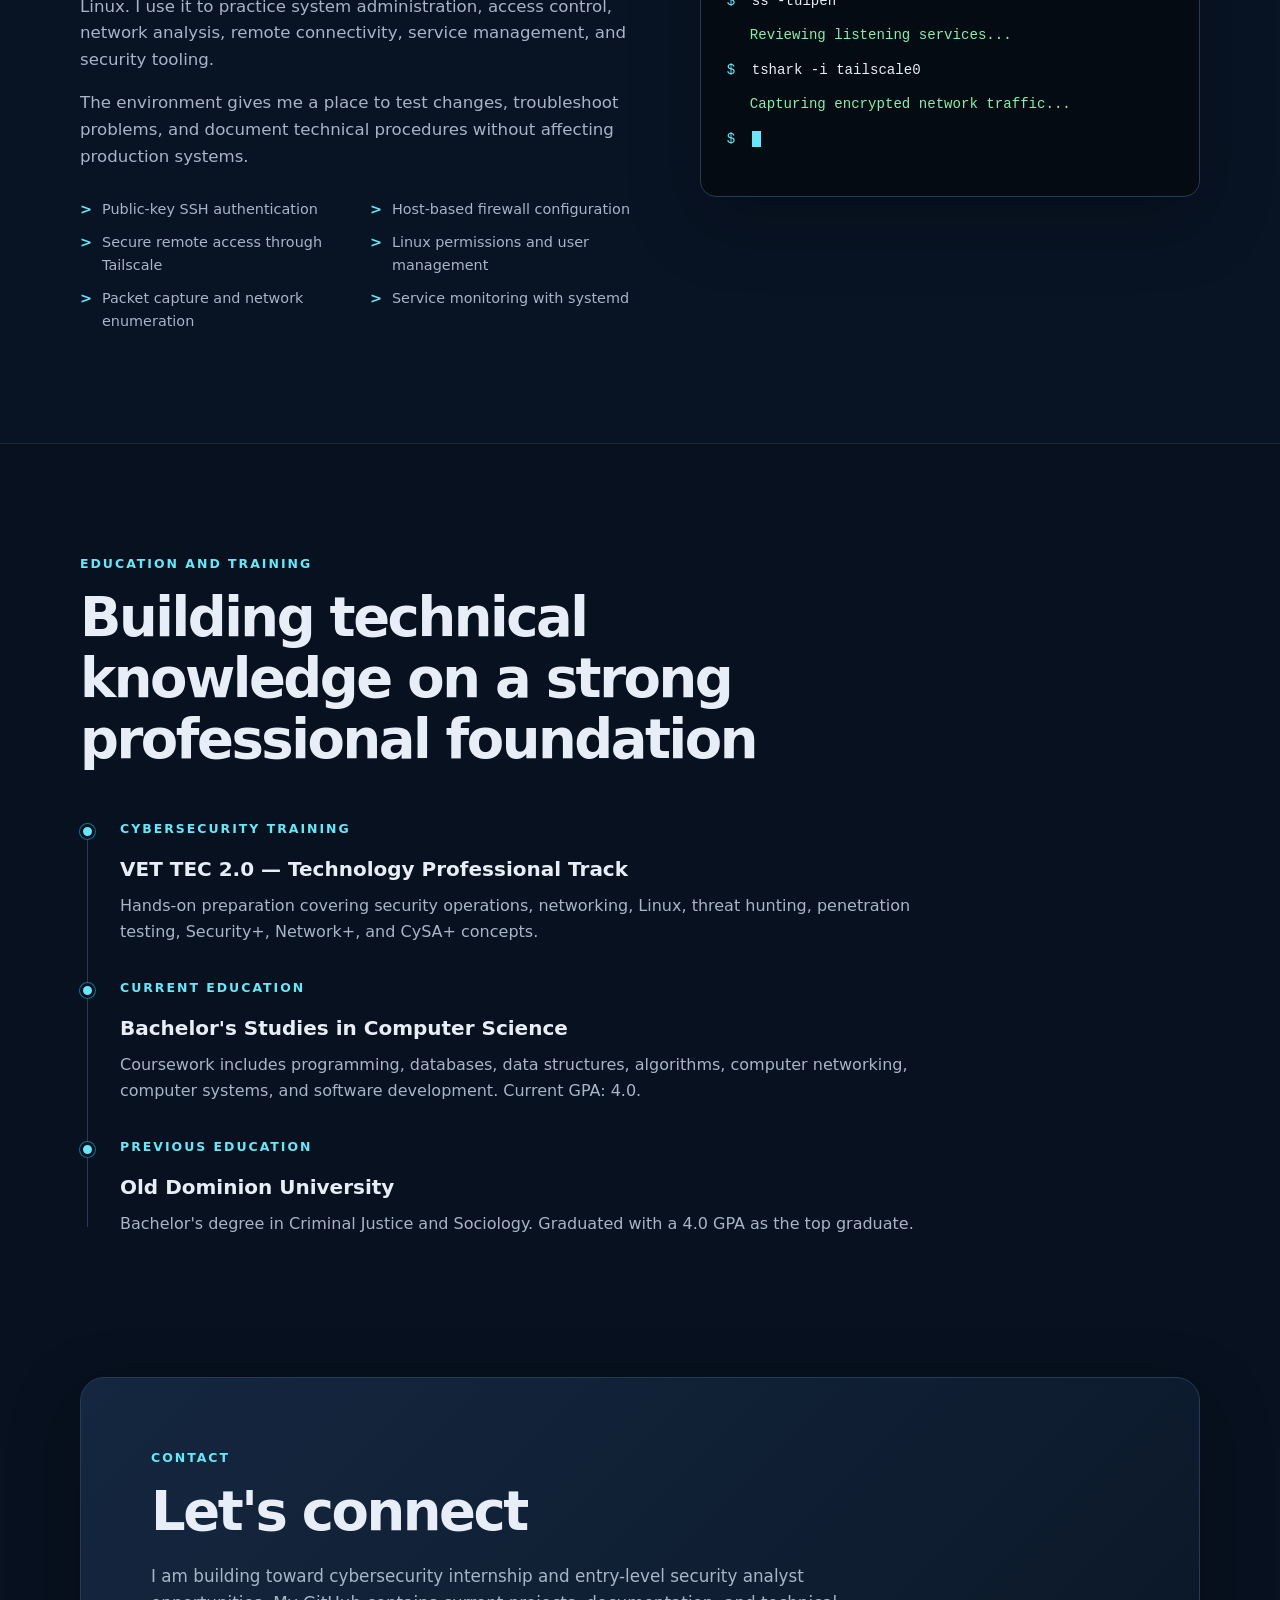
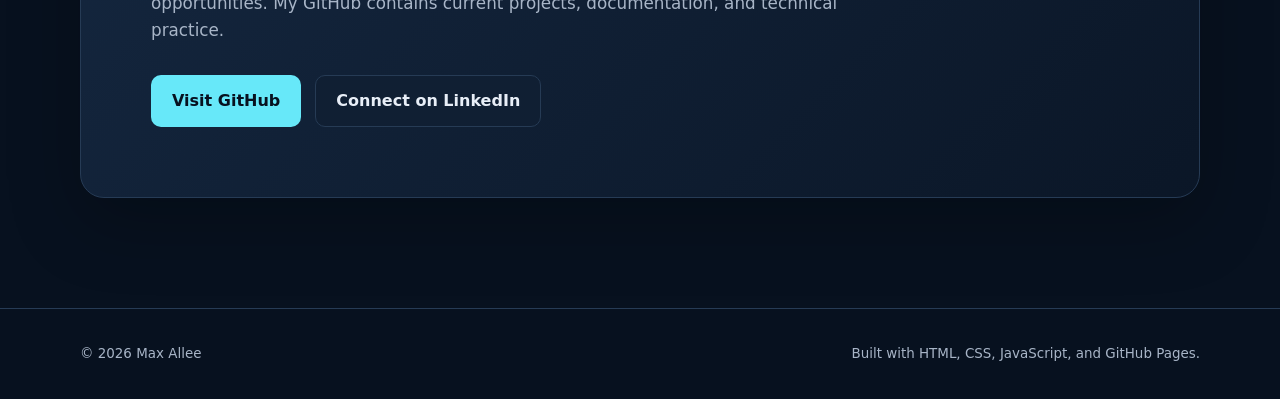
==== commit 995c3306: "Fix homepage projects and add Linux case study" ====
--- a/index.html
+++ b/index.html
@@ -325,52 +325,37 @@
 
                 <div class="projects-grid">
                     <article class="project-card">
-    <div class="project-top">
-        <span class="project-number">03</span>
-        <span class="status">Case study available</span>
-    </div>
-
-    <h3>
-        <a
-            class="project-title-link"
-            href="projects/linux-home-lab/index.html"
-        >
-            Linux Security Home Lab
-        </a>
-    </h3>
-
-    <p>
-        Built and administered a Raspberry Pi-based Linux
-        lab for remote access, security experimentation,
-        networking practice, and system administration.
-        Configured SSH keys, firewall rules, remote
-        connectivity, service monitoring, and command-line
-        security tools.
-    </p>
-
-    <ul class="tag-list">
-        <li>Debian Linux</li>
-        <li>SSH</li>
-        <li>UFW</li>
-        <li>Tailscale</li>
-        <li>Systemd</li>
-    </ul>
-
-    <p class="project-outcome">
-        <strong>Demonstrates:</strong>
-        Linux administration, access control, firewall
-        configuration, troubleshooting, and secure remote
-        connectivity.
-    </p>
-
-    <a
-        class="project-link"
-        href="projects/linux-home-lab/index.html"
-    >
-        Read full case study
-        <span aria-hidden="true">→</span>
-    </a>
-</article>
+                        <div class="project-top">
+                            <span class="project-number">01</span>
+                            <span class="status">Case study in progress</span>
+                        </div>
+
+                        <h3>
+                            Stuxbot Threat Hunt
+                        </h3>
+
+                        <p>
+                            Investigated simulated malicious activity using
+                            Elastic, Windows audit logs, Sysmon, and PowerShell
+                            telemetry. Focused on suspicious file deployment,
+                            registry-based persistence, and PowerShell
+                            Remoting activity.
+                        </p>
+
+                        <ul class="tag-list">
+                            <li>Elastic</li>
+                            <li>Sysmon</li>
+                            <li>PowerShell</li>
+                            <li>Windows Logs</li>
+                            <li>Threat Hunting</li>
+                        </ul>
+
+                        <p class="project-outcome">
+                            <strong>Demonstrates:</strong>
+                            log analysis, hypothesis-driven hunting, event
+                            correlation, and attacker-behavior identification.
+                        </p>
+                    </article>
 
                     <article class="project-card">
                         <div class="project-top">
@@ -409,11 +394,16 @@
                     <article class="project-card">
                         <div class="project-top">
                             <span class="project-number">03</span>
-                            <span class="status">Ongoing project</span>
+                            <span class="status">Case study available</span>
                         </div>
 
                         <h3>
-                            Linux Security Home Lab
+                            <a
+                                class="project-title-link"
+                                href="projects/linux-home-lab/"
+                            >
+                                Linux Security Home Lab
+                            </a>
                         </h3>
 
                         <p>
@@ -439,6 +429,14 @@
                             configuration, troubleshooting, and secure remote
                             connectivity.
                         </p>
+
+                        <a
+                            class="project-link"
+                            href="projects/linux-home-lab/"
+                        >
+                            Read full case study
+                            <span aria-hidden="true">→</span>
+                        </a>
                     </article>
 
                     <article class="project-card">
@@ -615,12 +613,10 @@
                             </h3>
 
                             <p>
-                                <p>
-    Coursework includes programming, databases,
-    data structures, algorithms, computer networking,
-    computer systems, and software development.
-    Current GPA: 4.0.
-</p>
+                                Coursework includes programming, databases,
+                                data structures, algorithms, computer networking,
+                                computer systems, and software development.
+                                Current GPA: 4.0.
                             </p>
                         </div>
                     </article>
@@ -702,4 +698,4 @@
         </div>
     </footer>
 </body>
-</html>+</html>
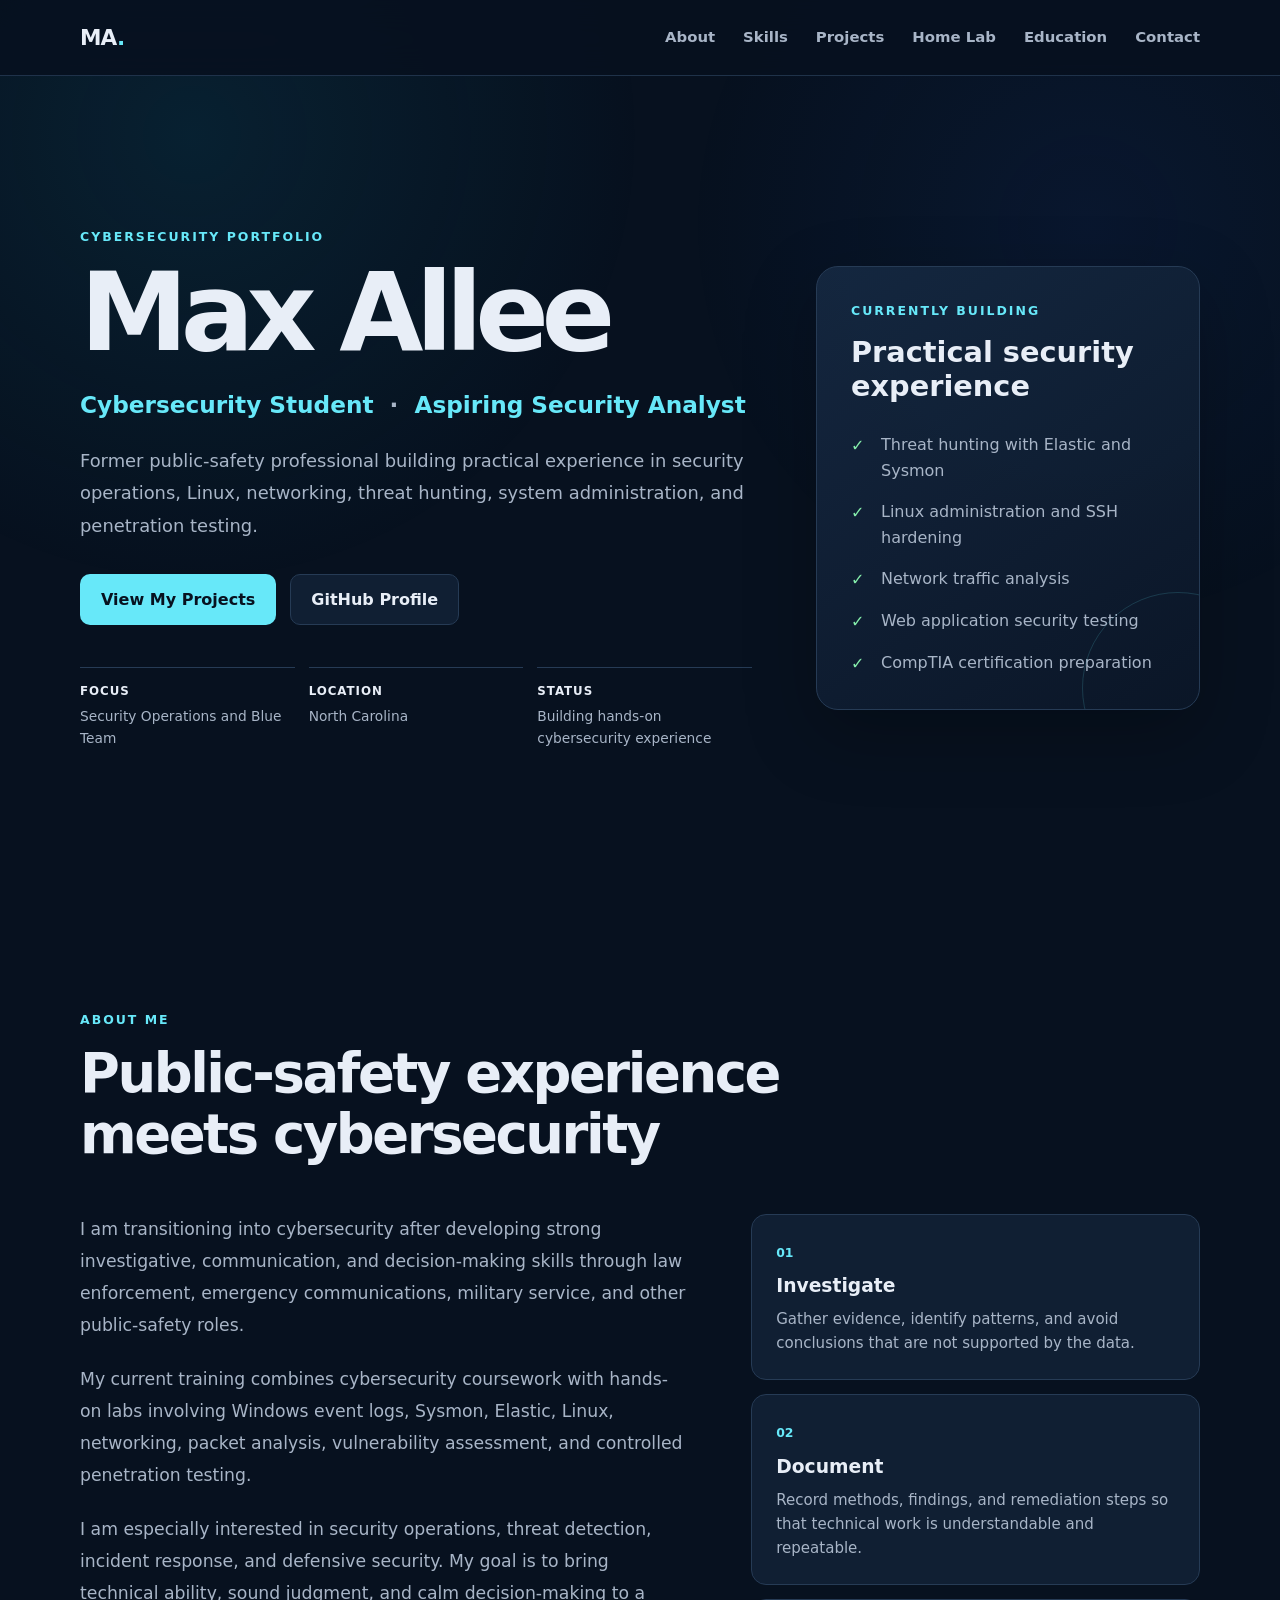
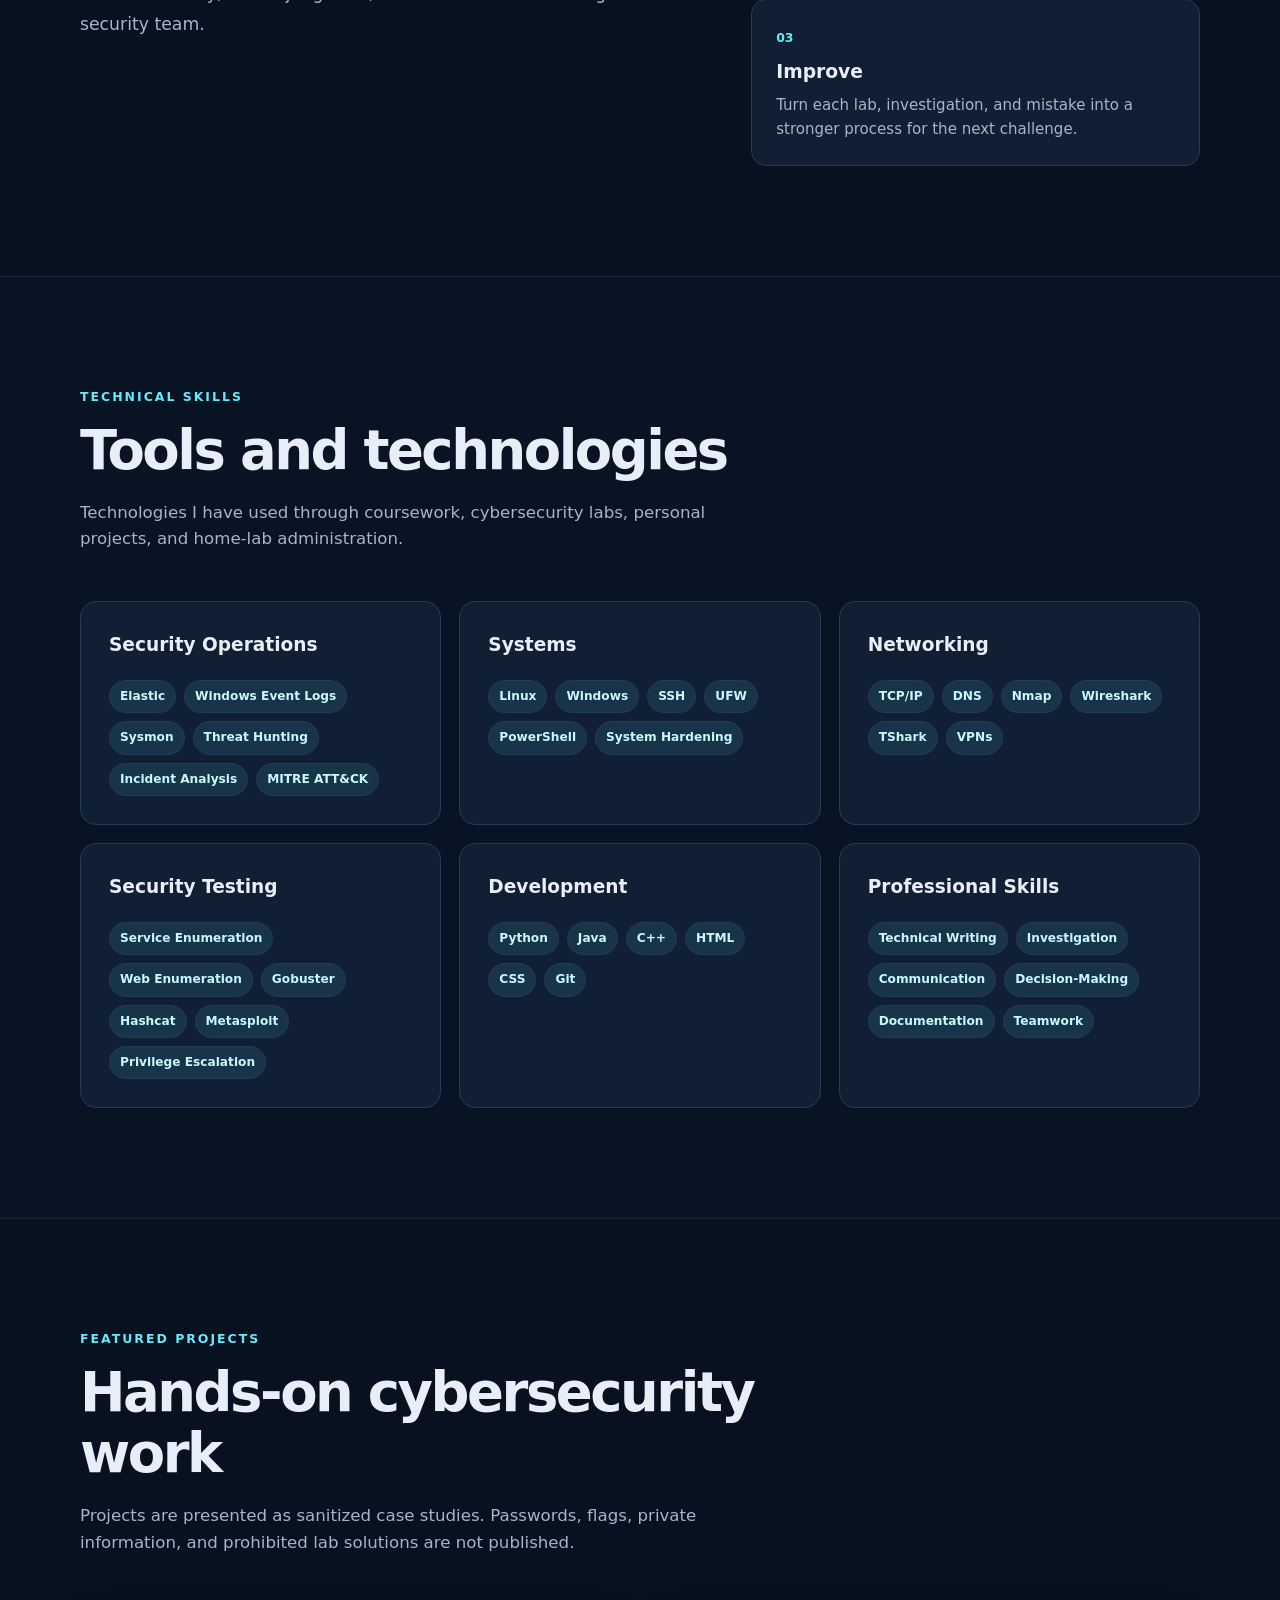
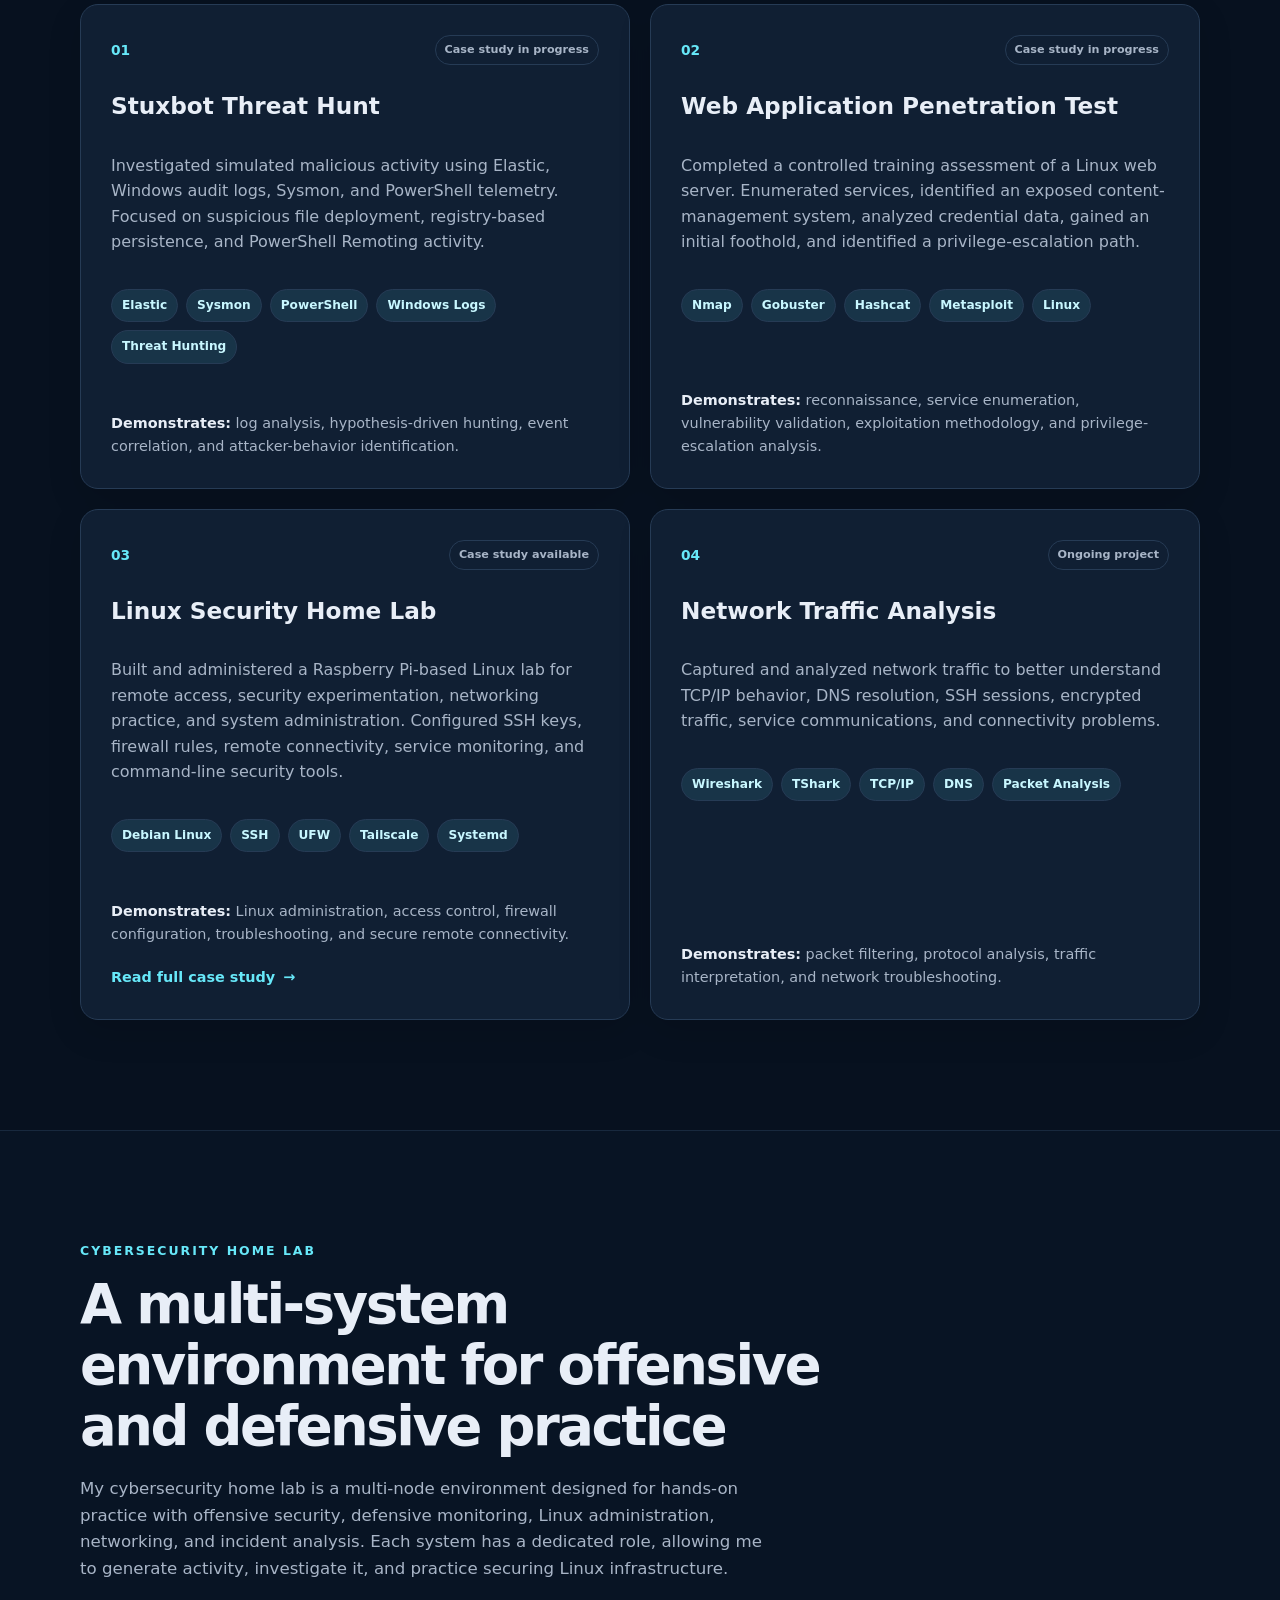
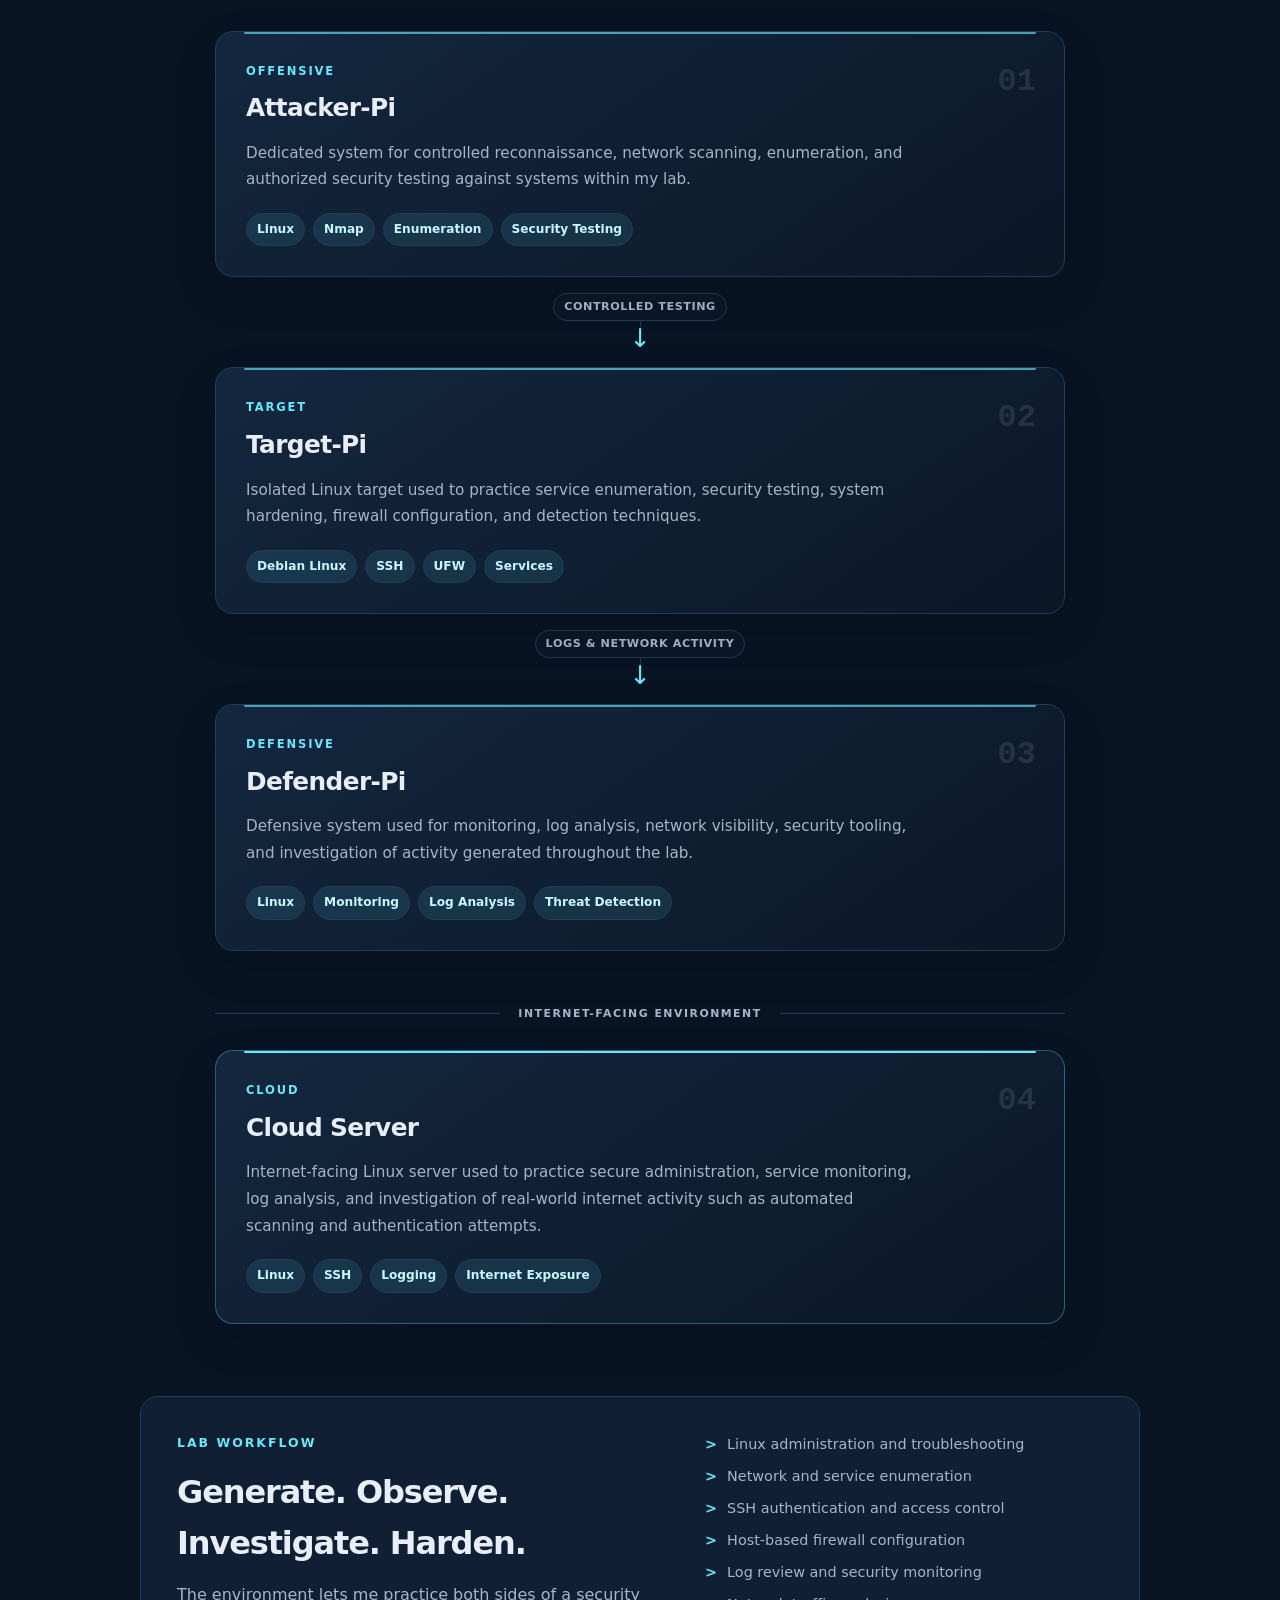
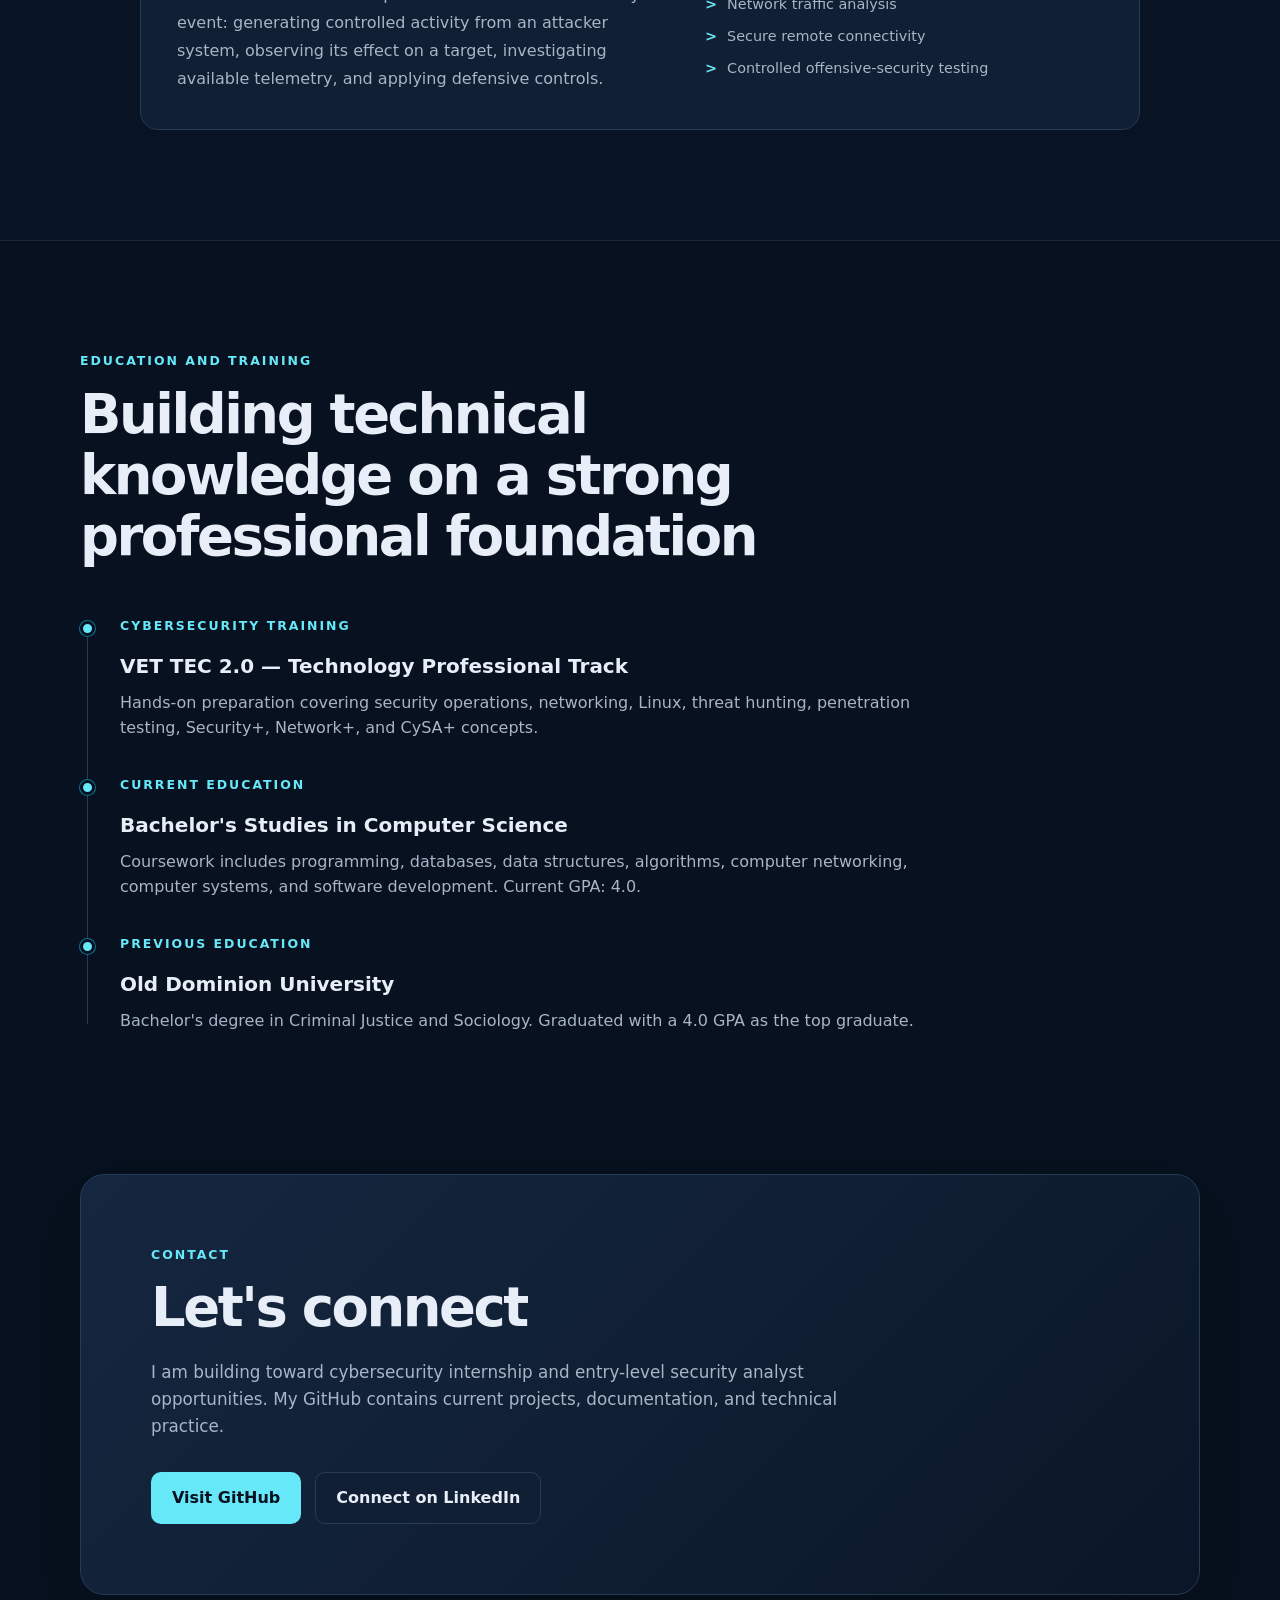
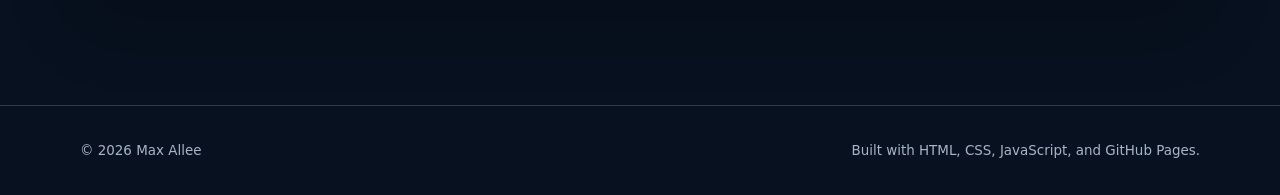
==== commit 01a6ff8a: "Updated Home Lab Section to current set up" ====
--- a/index.html
+++ b/index.html
@@ -474,96 +474,141 @@
             </div>
         </section>
 
-        <section class="section section-alt" id="lab">
-            <div class="container lab-grid">
-                <div>
-                    <div class="section-heading">
-                        <p class="eyebrow">
-                            HOME LAB
-                        </p>
-
-                        <h2>
-                            A safe environment for continuous practice
-                        </h2>
-                    </div>
-
-                    <p>
-                        My home lab is centered around a Raspberry Pi running
-                        Debian Linux. I use it to practice system
-                        administration, access control, network analysis,
-                        remote connectivity, service management, and security
-                        tooling.
-                    </p>
-
-                    <p>
-                        The environment gives me a place to test changes,
-                        troubleshoot problems, and document technical
-                        procedures without affecting production systems.
-                    </p>
-
-                    <ul class="lab-list">
-                        <li>Public-key SSH authentication</li>
-                        <li>Host-based firewall configuration</li>
-                        <li>Secure remote access through Tailscale</li>
-                        <li>Linux permissions and user management</li>
-                        <li>Packet capture and network enumeration</li>
-                        <li>Service monitoring with systemd</li>
-                    </ul>
-                </div>
-
-                <div class="terminal" aria-label="Example Linux commands">
-                    <div class="terminal-bar">
-                        <span></span>
-                        <span></span>
-                        <span></span>
-                        <p>max@security-lab</p>
-                    </div>
-
-                    <div class="terminal-body">
-                        <p>
-                            <span class="prompt">$</span>
-                            <code>systemctl status ssh</code>
-                        </p>
-
-                        <p class="output">
-                            active (running)
-                        </p>
-
-                        <p>
-                            <span class="prompt">$</span>
-                            <code>sudo ufw status</code>
-                        </p>
-
-                        <p class="output">
-                            Status: active
-                        </p>
-
-                        <p>
-                            <span class="prompt">$</span>
-                            <code>ss -tulpen</code>
-                        </p>
-
-                        <p class="output">
-                            Reviewing listening services...
-                        </p>
-
-                        <p>
-                            <span class="prompt">$</span>
-                            <code>tshark -i tailscale0</code>
-                        </p>
-
-                        <p class="output">
-                            Capturing encrypted network traffic...
-                        </p>
-
-                        <p>
-                            <span class="prompt">$</span>
-                            <span class="cursor" aria-hidden="true"></span>
-                        </p>
-                    </div>
-                </div>
-            </div>
-        </section>
+<section class="section section-alt" id="lab">
+    <div class="container">
+        <div class="section-heading">
+            <p class="eyebrow">
+                CYBERSECURITY HOME LAB
+            </p>
+
+            <h2>
+                A multi-system environment for offensive and defensive practice
+            </h2>
+
+            <p>
+                My cybersecurity home lab is a multi-node environment designed
+                for hands-on practice with offensive security, defensive
+                monitoring, Linux administration, networking, and incident
+                analysis. Each system has a dedicated role, allowing me to
+                generate activity, investigate it, and practice securing
+                Linux infrastructure.
+            </p>
+        </div>
+
+        <div class="lab-architecture">
+            <article class="lab-node attacker-node">
+                <p class="node-label">OFFENSIVE</p>
+                <h3>Attacker-Pi</h3>
+                <p>
+                    Dedicated system for controlled reconnaissance, network
+                    scanning, enumeration, and authorized security testing
+                    against systems within my lab.
+                </p>
+
+                <ul class="tag-list">
+                    <li>Linux</li>
+                    <li>Nmap</li>
+                    <li>Enumeration</li>
+                    <li>Security Testing</li>
+                </ul>
+            </article>
+
+            <div class="lab-connection" aria-hidden="true">
+                <span>Controlled Testing</span>
+                <div class="connection-line">↓</div>
+            </div>
+
+            <article class="lab-node target-node">
+                <p class="node-label">TARGET</p>
+                <h3>Target-Pi</h3>
+                <p>
+                    Isolated Linux target used to practice service
+                    enumeration, security testing, system hardening, firewall
+                    configuration, and detection techniques.
+                </p>
+
+                <ul class="tag-list">
+                    <li>Debian Linux</li>
+                    <li>SSH</li>
+                    <li>UFW</li>
+                    <li>Services</li>
+                </ul>
+            </article>
+
+            <div class="lab-connection" aria-hidden="true">
+                <span>Logs &amp; Network Activity</span>
+                <div class="connection-line">↓</div>
+            </div>
+
+            <article class="lab-node defender-node">
+                <p class="node-label">DEFENSIVE</p>
+                <h3>Defender-Pi</h3>
+                <p>
+                    Defensive system used for monitoring, log analysis,
+                    network visibility, security tooling, and investigation
+                    of activity generated throughout the lab.
+                </p>
+
+                <ul class="tag-list">
+                    <li>Linux</li>
+                    <li>Monitoring</li>
+                    <li>Log Analysis</li>
+                    <li>Threat Detection</li>
+                </ul>
+            </article>
+
+            <div class="cloud-divider">
+                <span>INTERNET-FACING ENVIRONMENT</span>
+            </div>
+
+            <article class="lab-node cloud-node">
+                <p class="node-label">CLOUD</p>
+                <h3>Cloud Server</h3>
+                <p>
+                    Internet-facing Linux server used to practice secure
+                    administration, service monitoring, log analysis, and
+                    investigation of real-world internet activity such as
+                    automated scanning and authentication attempts.
+                </p>
+
+                <ul class="tag-list">
+                    <li>Linux</li>
+                    <li>SSH</li>
+                    <li>Logging</li>
+                    <li>Internet Exposure</li>
+                </ul>
+            </article>
+        </div>
+
+        <div class="lab-summary">
+            <div>
+                <p class="eyebrow">LAB WORKFLOW</p>
+
+                <h3>
+                    Generate. Observe. Investigate. Harden.
+                </h3>
+
+                <p>
+                    The environment lets me practice both sides of a security
+                    event: generating controlled activity from an attacker
+                    system, observing its effect on a target, investigating
+                    available telemetry, and applying defensive controls.
+                </p>
+            </div>
+
+            <ul class="lab-list">
+                <li>Linux administration and troubleshooting</li>
+                <li>Network and service enumeration</li>
+                <li>SSH authentication and access control</li>
+                <li>Host-based firewall configuration</li>
+                <li>Log review and security monitoring</li>
+                <li>Network traffic analysis</li>
+                <li>Secure remote connectivity</li>
+                <li>Controlled offensive-security testing</li>
+            </ul>
+        </div>
+    </div>
+</section>
 
         <section class="section" id="education">
             <div class="container">
--- a/styles.css
+++ b/styles.css
@@ -1302,4 +1302,260 @@
     .case-steps li {
         grid-template-columns: 1fr;
     }
+}
+
+/* =========================================================
+   CYBERSECURITY HOME LAB ARCHITECTURE
+   ========================================================= */
+
+.lab-architecture {
+    position: relative;
+    display: grid;
+    grid-template-columns: minmax(0, 1fr);
+    max-width: 850px;
+    margin: 0 auto;
+}
+
+.lab-node {
+    position: relative;
+    padding: 30px;
+    border: 1px solid var(--border);
+    border-radius: 18px;
+    background:
+        linear-gradient(
+            145deg,
+            rgba(21, 40, 65, 0.95),
+            rgba(11, 23, 40, 0.95)
+        );
+    box-shadow: 0 16px 40px rgba(0, 0, 0, 0.15);
+    transition:
+        transform 160ms ease,
+        border-color 160ms ease;
+}
+
+.lab-node:hover {
+    border-color: var(--accent-dark);
+    transform: translateY(-3px);
+}
+
+.lab-node::before {
+    position: absolute;
+    top: 0;
+    right: 28px;
+    left: 28px;
+    height: 2px;
+    border-radius: 999px;
+    background: var(--accent);
+    content: "";
+    opacity: 0.65;
+}
+
+.node-label {
+    margin: 0 0 8px;
+    color: var(--accent);
+    font-size: 0.72rem;
+    font-weight: 850;
+    letter-spacing: 0.16em;
+}
+
+.lab-node h3 {
+    margin: 0;
+    font-size: 1.55rem;
+    letter-spacing: -0.025em;
+}
+
+.lab-node > p:not(.node-label) {
+    max-width: 680px;
+    margin: 12px 0 20px;
+    color: var(--text-muted);
+    font-size: 0.95rem;
+    line-height: 1.75;
+}
+
+.lab-connection {
+    display: flex;
+    min-height: 90px;
+    flex-direction: column;
+    align-items: center;
+    justify-content: center;
+    color: var(--text-muted);
+}
+
+.lab-connection span {
+    padding: 4px 10px;
+    border: 1px solid var(--border);
+    border-radius: 999px;
+    background: var(--background-light);
+    font-size: 0.7rem;
+    font-weight: 750;
+    letter-spacing: 0.05em;
+    text-transform: uppercase;
+}
+
+.connection-line {
+    position: relative;
+    margin-top: 5px;
+    color: var(--accent);
+    font-size: 1.6rem;
+    line-height: 1;
+}
+
+.connection-line::before {
+    position: absolute;
+    top: -15px;
+    bottom: 14px;
+    left: 50%;
+    z-index: -1;
+    width: 1px;
+    background: var(--accent-dark);
+    content: "";
+}
+
+.cloud-divider {
+    position: relative;
+    display: flex;
+    align-items: center;
+    gap: 18px;
+    margin: 54px 0 28px;
+    color: var(--text-muted);
+}
+
+.cloud-divider::before,
+.cloud-divider::after {
+    height: 1px;
+    flex: 1;
+    background: var(--border);
+    content: "";
+}
+
+.cloud-divider span {
+    flex-shrink: 0;
+    font-size: 0.68rem;
+    font-weight: 850;
+    letter-spacing: 0.14em;
+}
+
+.cloud-node {
+    border-color: rgba(103, 232, 249, 0.32);
+}
+
+.cloud-node::before {
+    opacity: 1;
+}
+
+.lab-summary {
+    display: grid;
+    grid-template-columns: minmax(0, 1fr) minmax(340px, 0.85fr);
+    gap: 60px;
+    align-items: start;
+    max-width: 1000px;
+    margin: 72px auto 0;
+    padding: 36px;
+    border: 1px solid var(--border);
+    border-radius: 18px;
+    background: var(--surface);
+}
+
+.lab-summary h3 {
+    margin: 0 0 12px;
+    font-size: clamp(1.5rem, 3vw, 2rem);
+    letter-spacing: -0.035em;
+}
+
+.lab-summary > div > p:last-child {
+    margin: 0;
+    color: var(--text-muted);
+    line-height: 1.75;
+}
+
+.lab-summary .lab-list {
+    display: grid;
+    grid-template-columns: 1fr;
+    gap: 9px;
+    margin: 0;
+}
+
+/* Individual node identifiers */
+
+.attacker-node::after,
+.target-node::after,
+.defender-node::after,
+.cloud-node::after {
+    position: absolute;
+    top: 24px;
+    right: 28px;
+    color: rgba(168, 181, 199, 0.16);
+    font-family:
+        "Cascadia Code",
+        "SFMono-Regular",
+        Consolas,
+        monospace;
+    font-size: 2rem;
+    font-weight: 900;
+}
+
+.attacker-node::after {
+    content: "01";
+}
+
+.target-node::after {
+    content: "02";
+}
+
+.defender-node::after {
+    content: "03";
+}
+
+.cloud-node::after {
+    content: "04";
+}
+
+/* Tablet */
+
+@media (max-width: 900px) {
+    .lab-summary {
+        grid-template-columns: 1fr;
+        gap: 32px;
+    }
+}
+
+/* Mobile */
+
+@media (max-width: 600px) {
+    .lab-node {
+        padding: 24px;
+    }
+
+    .lab-node::before {
+        right: 22px;
+        left: 22px;
+    }
+
+    .attacker-node::after,
+    .target-node::after,
+    .defender-node::after,
+    .cloud-node::after {
+        top: 21px;
+        right: 22px;
+        font-size: 1.5rem;
+    }
+
+    .lab-connection {
+        min-height: 78px;
+    }
+
+    .cloud-divider {
+        gap: 10px;
+        margin-top: 42px;
+    }
+
+    .cloud-divider span {
+        font-size: 0.58rem;
+        letter-spacing: 0.09em;
+    }
+
+    .lab-summary {
+        margin-top: 52px;
+        padding: 25px;
+    }
 }
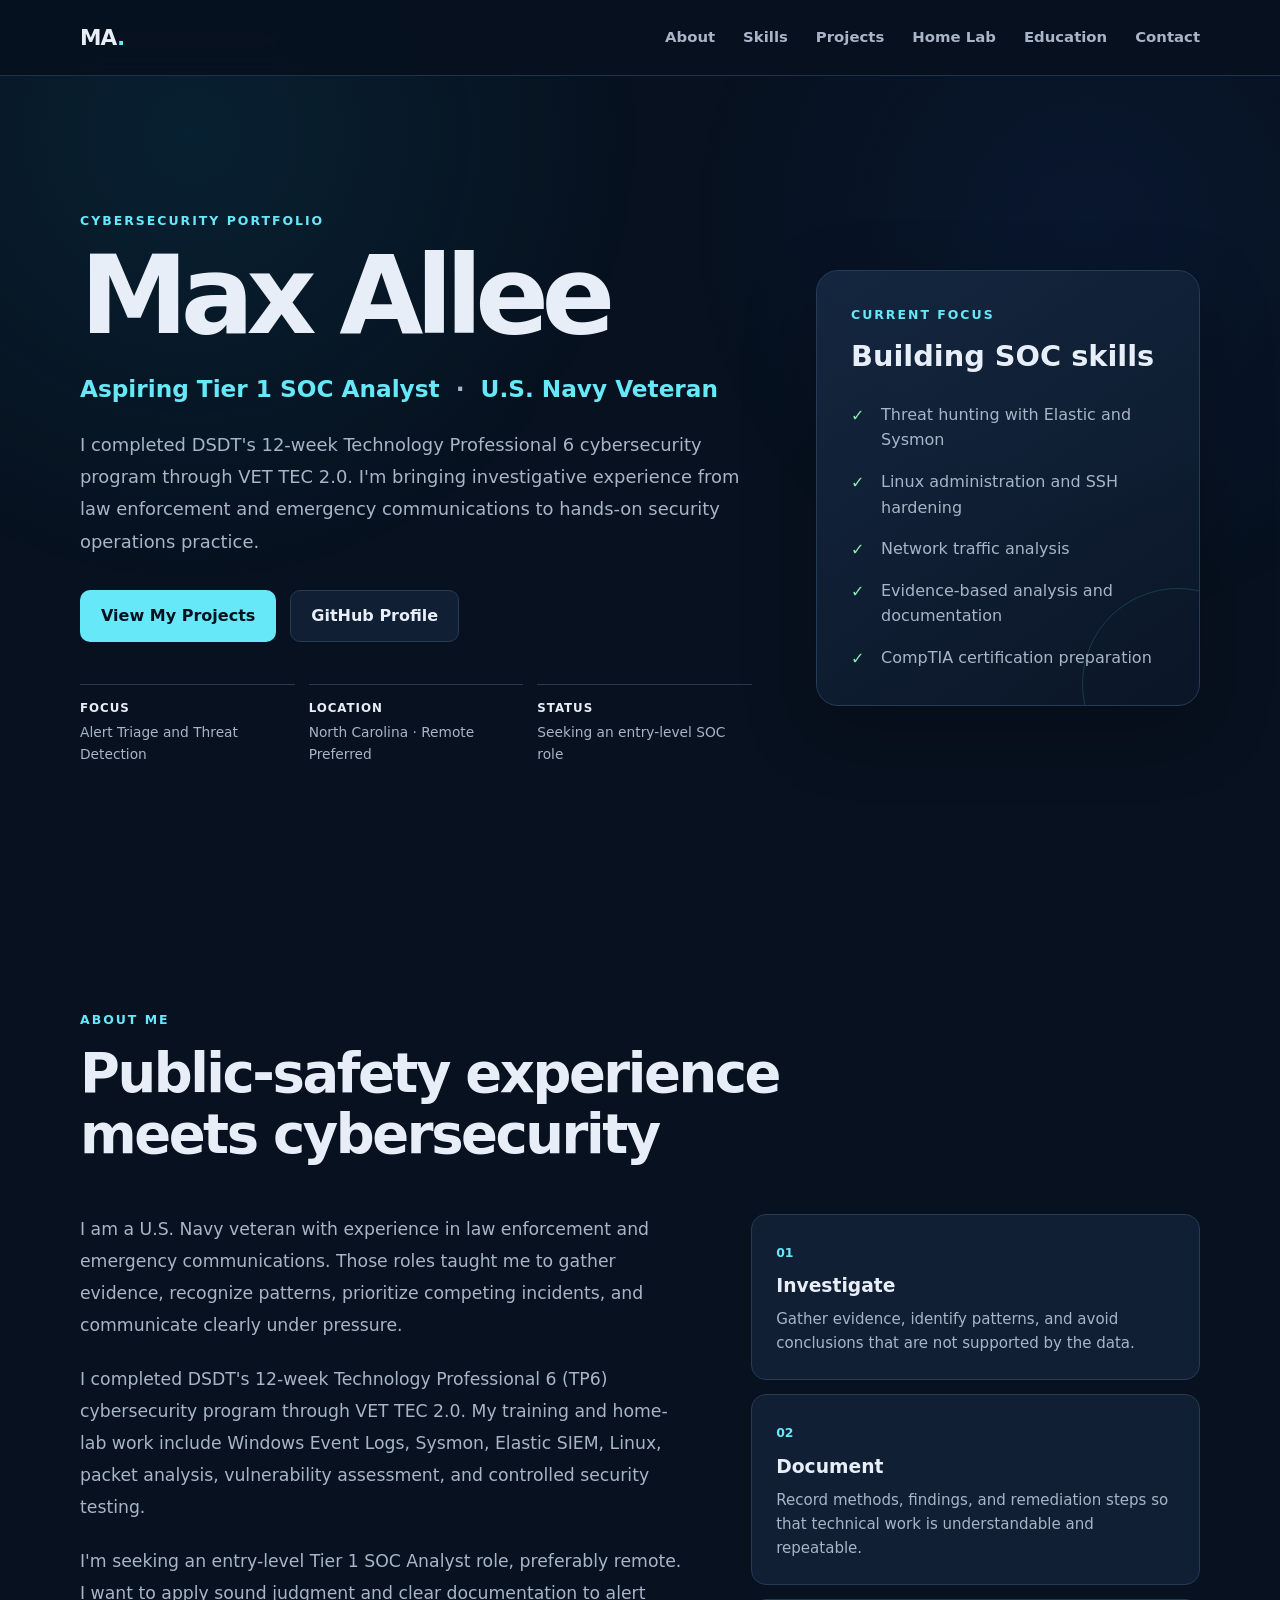
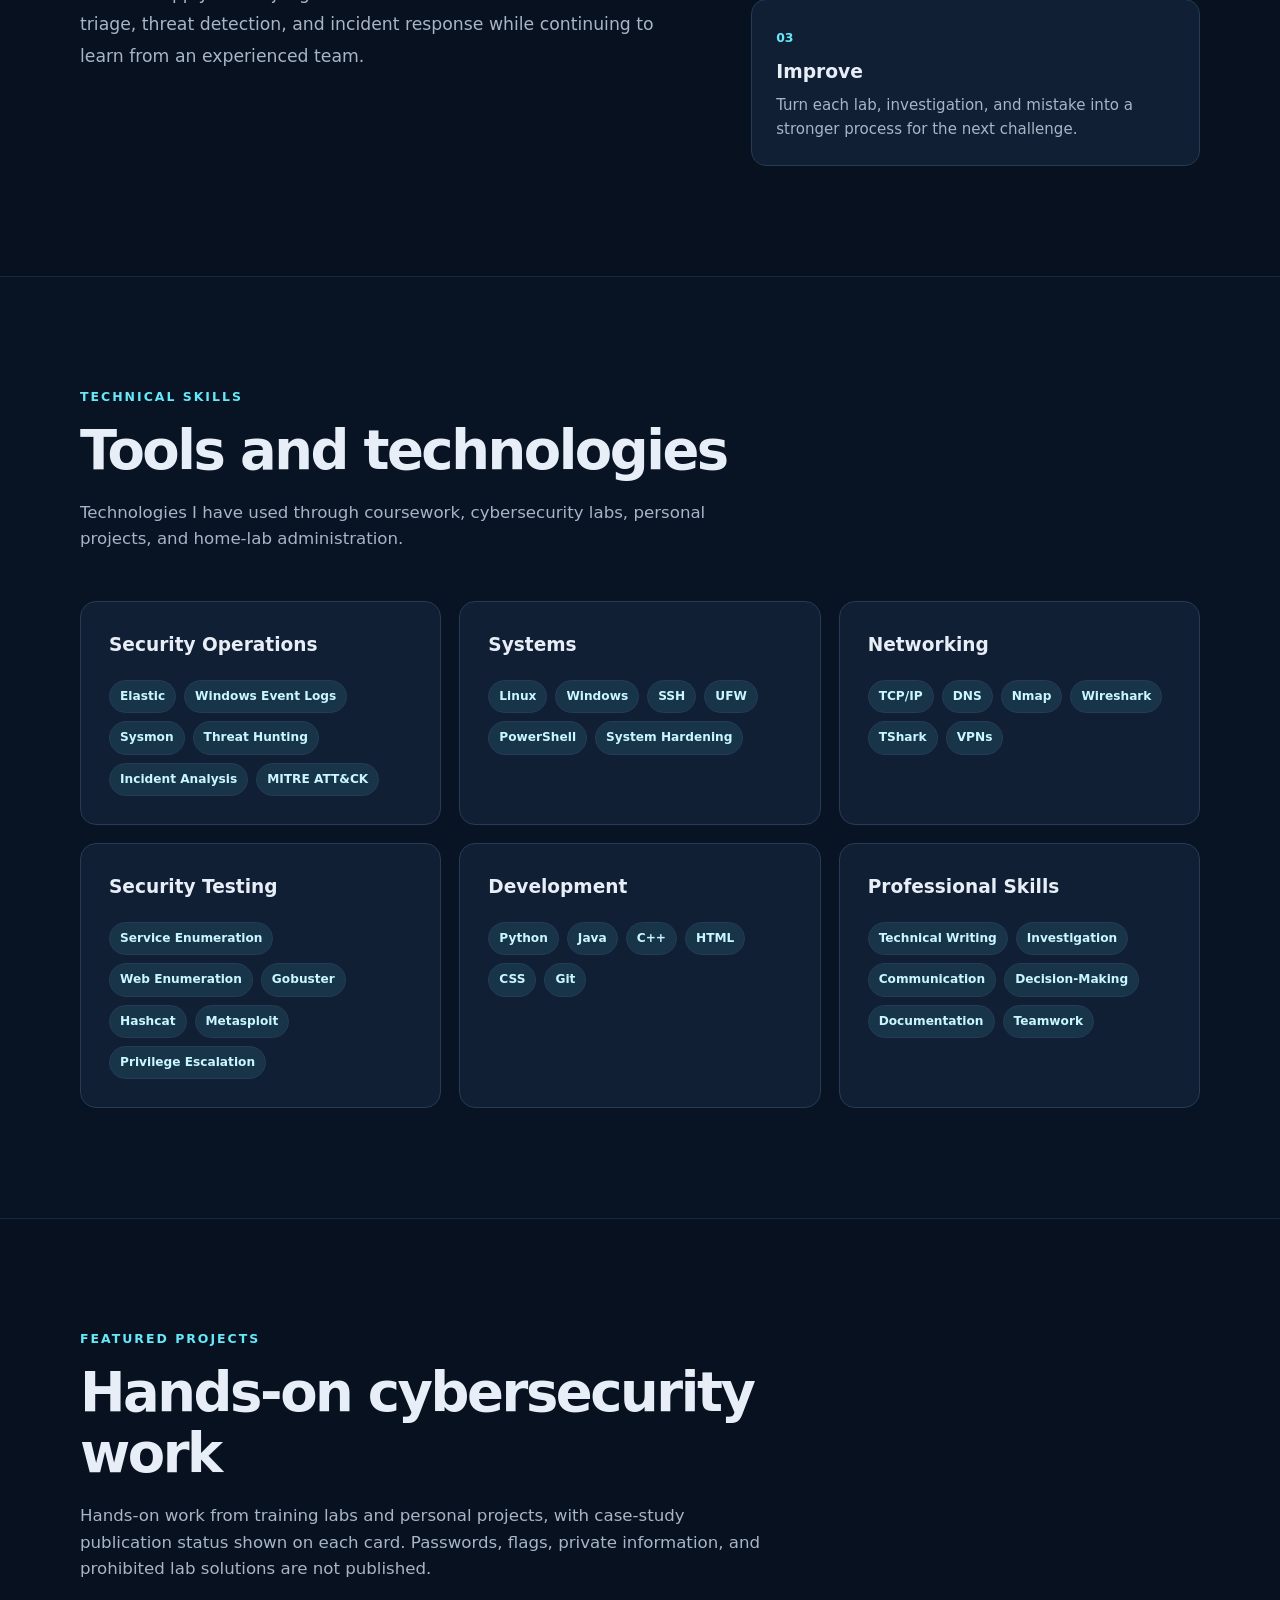
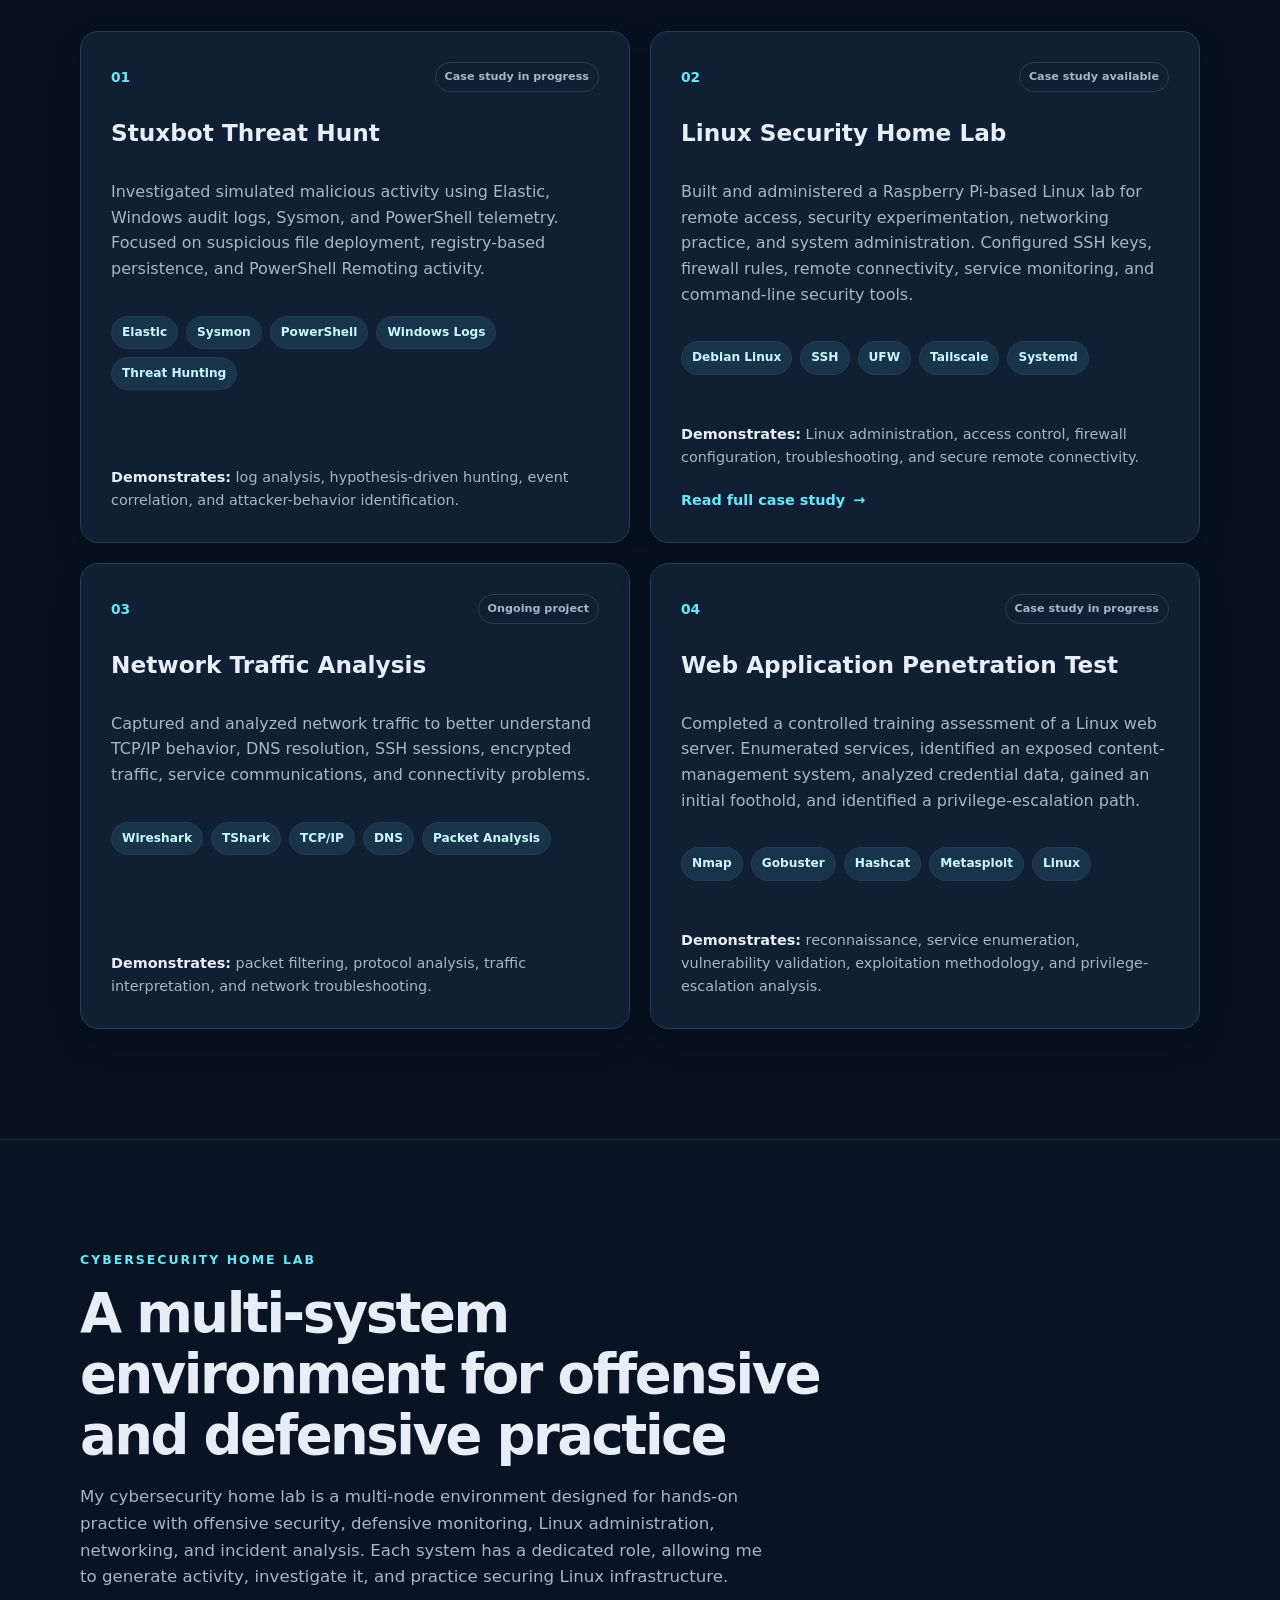
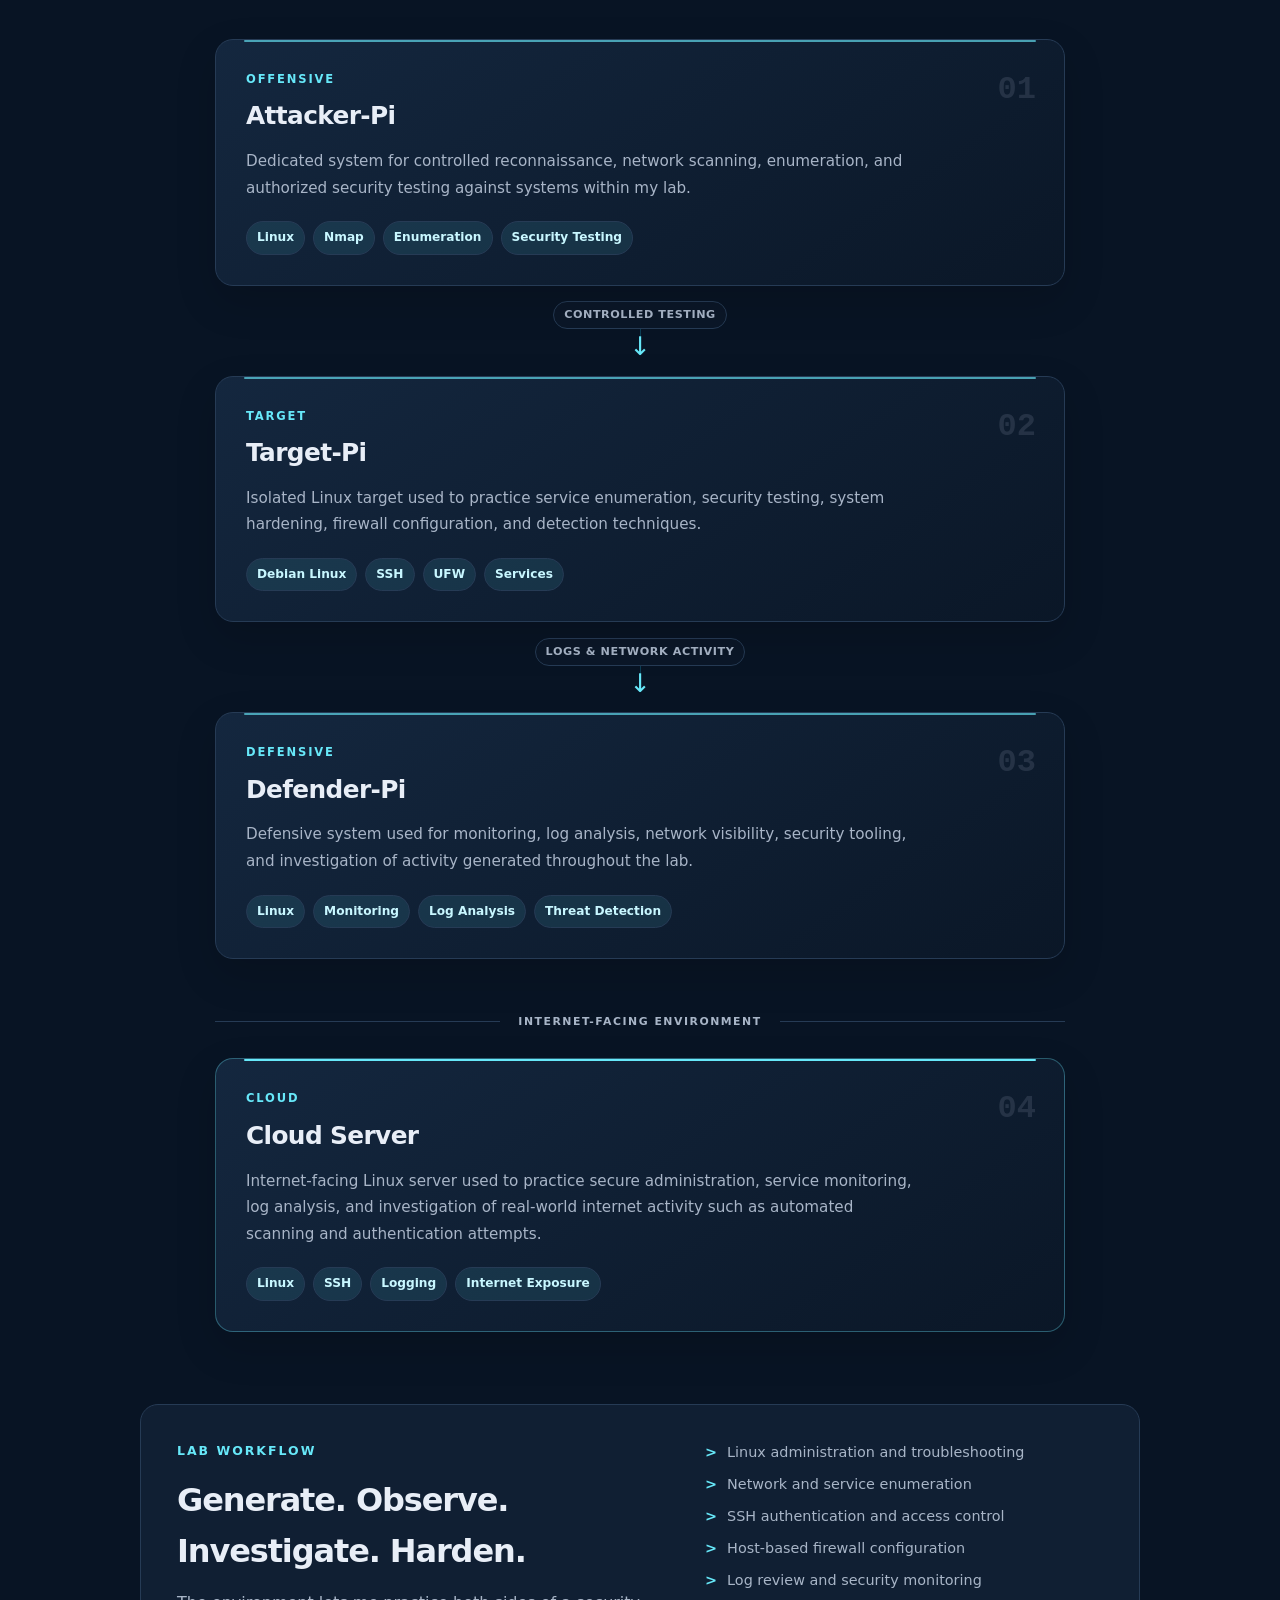
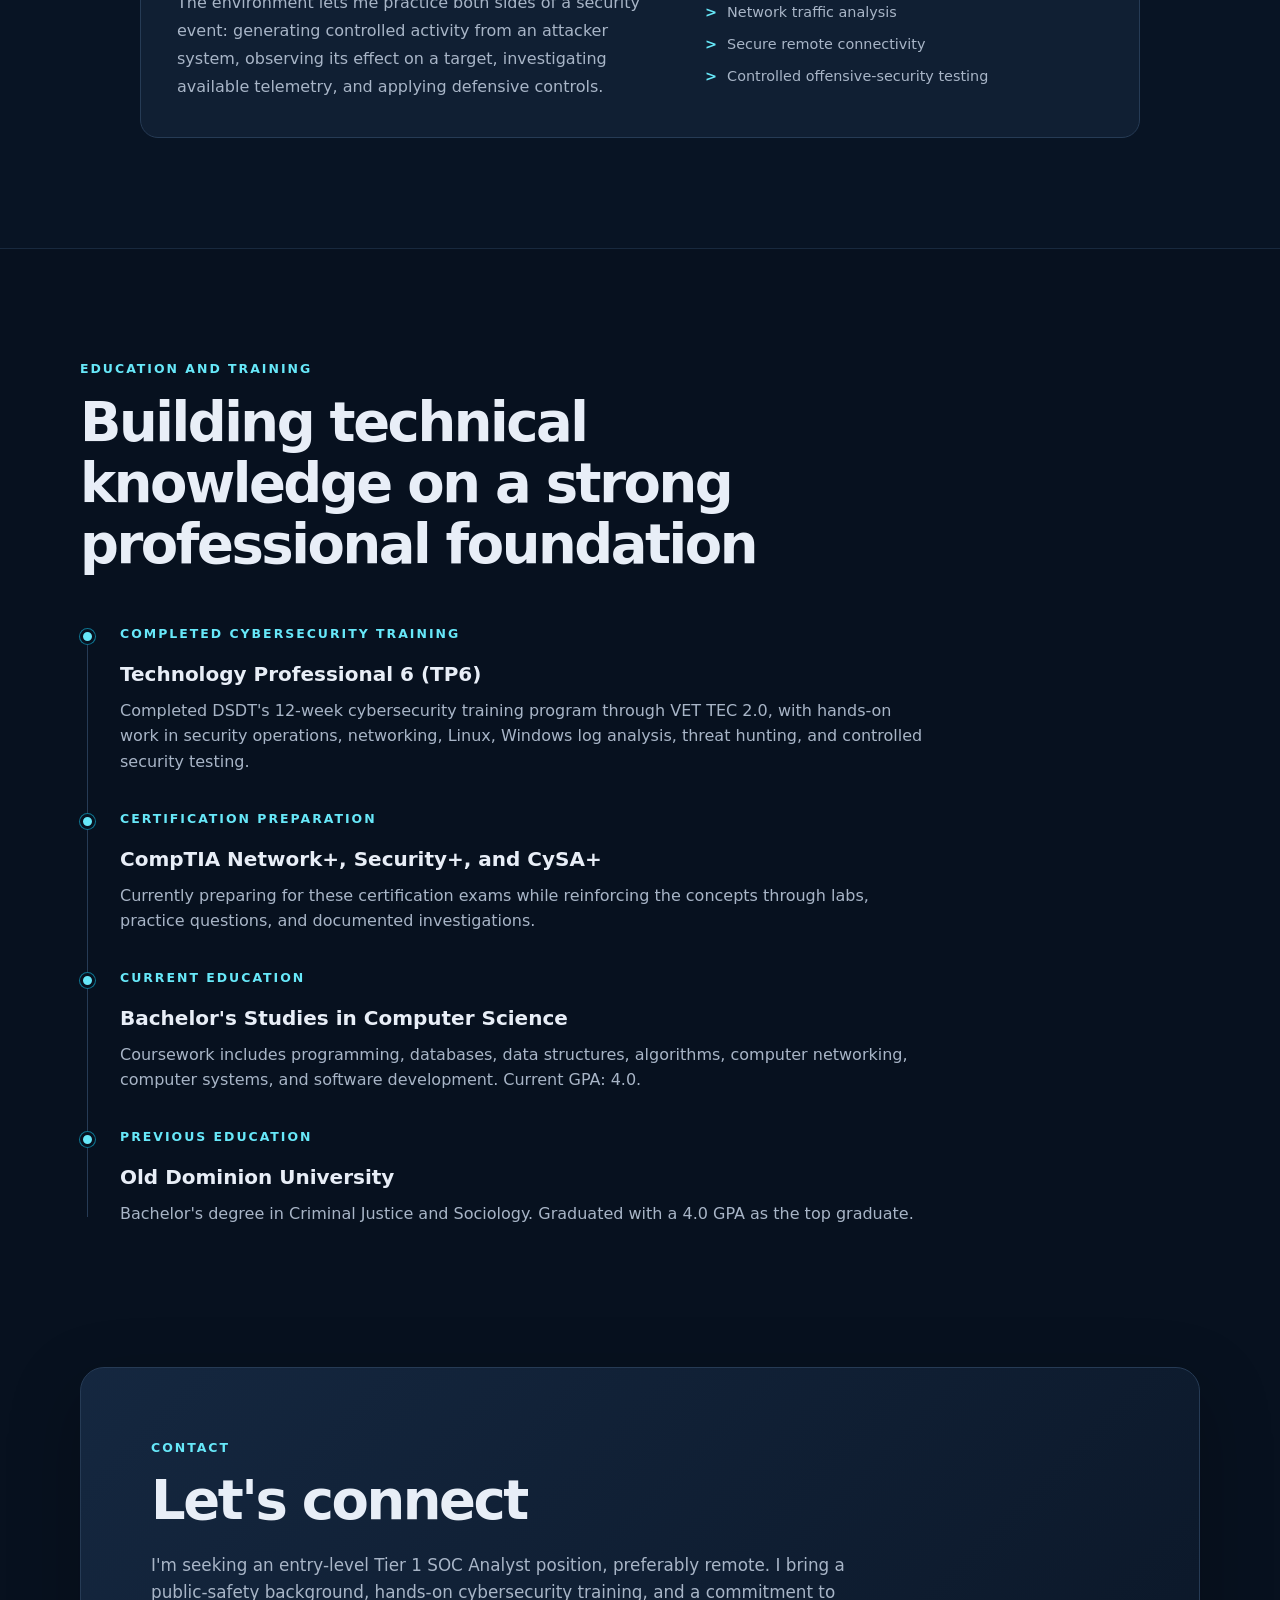
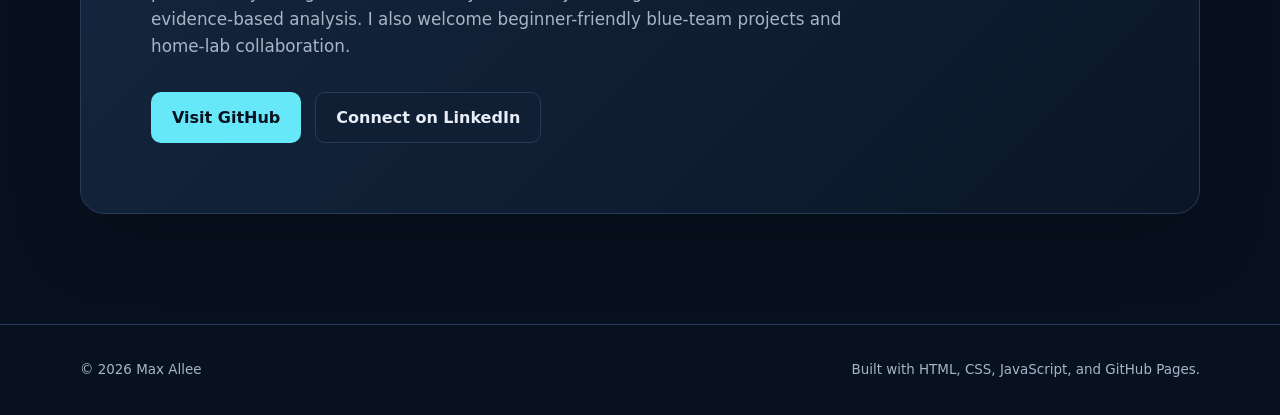
==== commit c8d89b07: "Refresh portfolio for Tier 1 SOC analyst opportunities" ====
--- a/index.html
+++ b/index.html
@@ -10,12 +10,12 @@
 
     <meta
         name="description"
-        content="The cybersecurity portfolio of Max Allee, featuring security operations, Linux, networking, threat hunting, and penetration-testing projects."
+        content="Cybersecurity portfolio of Max Allee, a U.S. Navy veteran and TP6 graduate pursuing a Tier 1 SOC Analyst role. Explore security labs, log analysis, and Linux projects."
     >
 
     <meta name="theme-color" content="#07111f">
 
-    <title>Max Allee | Cybersecurity Portfolio</title>
+    <title>Max Allee | Aspiring Tier 1 SOC Analyst</title>
 
     <link rel="stylesheet" href="styles.css">
     <script src="script.js" defer></script>
@@ -68,16 +68,17 @@
                     </h1>
 
                     <p class="hero-title">
-                        Cybersecurity Student
+                        Aspiring Tier 1 SOC Analyst
                         <span aria-hidden="true">·</span>
-                        Aspiring Security Analyst
+                        U.S. Navy Veteran
                     </p>
 
                     <p class="hero-copy">
-                        Former public-safety professional building practical
-                        experience in security operations, Linux, networking,
-                        threat hunting, system administration, and
-                        penetration testing.
+                        I completed DSDT's 12-week Technology Professional 6
+                        cybersecurity program through VET TEC 2.0. I'm bringing
+                        investigative experience from law enforcement and
+                        emergency communications to hands-on security
+                        operations practice.
                     </p>
 
                     <div class="hero-actions">
@@ -98,35 +99,35 @@
                     <ul class="hero-details" aria-label="Career information">
                         <li>
                             <span>Focus</span>
-                            Security Operations and Blue Team
+                            Alert Triage and Threat Detection
                         </li>
 
                         <li>
                             <span>Location</span>
-                            North Carolina
+                            North Carolina · Remote Preferred
                         </li>
 
                         <li>
                             <span>Status</span>
-                            Building hands-on cybersecurity experience
+                            Seeking an entry-level SOC role
                         </li>
                     </ul>
                 </div>
 
                 <aside class="hero-panel" aria-label="Current development">
                     <p class="panel-label">
-                        CURRENTLY BUILDING
+                        CURRENT FOCUS
                     </p>
 
                     <h2>
-                        Practical security experience
+                        Building SOC skills
                     </h2>
 
                     <ul class="checklist">
                         <li>Threat hunting with Elastic and Sysmon</li>
                         <li>Linux administration and SSH hardening</li>
                         <li>Network traffic analysis</li>
-                        <li>Web application security testing</li>
+                        <li>Evidence-based analysis and documentation</li>
                         <li>CompTIA certification preparation</li>
                     </ul>
                 </aside>
@@ -148,27 +149,28 @@
                 <div class="about-grid">
                     <div class="about-copy">
                         <p>
-                            I am transitioning into cybersecurity after
-                            developing strong investigative, communication,
-                            and decision-making skills through law enforcement,
-                            emergency communications, military service, and
-                            other public-safety roles.
+                            I am a U.S. Navy veteran with experience in law
+                            enforcement and emergency communications. Those
+                            roles taught me to gather evidence, recognize
+                            patterns, prioritize competing incidents, and
+                            communicate clearly under pressure.
                         </p>
 
                         <p>
-                            My current training combines cybersecurity
-                            coursework with hands-on labs involving Windows
-                            event logs, Sysmon, Elastic, Linux, networking,
-                            packet analysis, vulnerability assessment, and
-                            controlled penetration testing.
+                            I completed DSDT's 12-week Technology Professional
+                            6 (TP6) cybersecurity program through VET TEC 2.0.
+                            My training and home-lab work include Windows Event
+                            Logs, Sysmon, Elastic SIEM, Linux, packet analysis,
+                            vulnerability assessment, and controlled security
+                            testing.
                         </p>
 
                         <p>
-                            I am especially interested in security operations,
-                            threat detection, incident response, and defensive
-                            security. My goal is to bring technical ability,
-                            sound judgment, and calm decision-making to a
-                            security team.
+                            I'm seeking an entry-level Tier 1 SOC Analyst role,
+                            preferably remote. I want to apply sound judgment
+                            and clear documentation to alert triage, threat
+                            detection, and incident response while continuing
+                            to learn from an experienced team.
                         </p>
                     </div>
 
@@ -317,7 +319,8 @@
                     </h2>
 
                     <p>
-                        Projects are presented as sanitized case studies.
+                        Hands-on work from training labs and personal projects,
+                        with case-study publication status shown on each card.
                         Passwords, flags, private information, and prohibited
                         lab solutions are not published.
                     </p>
@@ -360,40 +363,6 @@
                     <article class="project-card">
                         <div class="project-top">
                             <span class="project-number">02</span>
-                            <span class="status">Case study in progress</span>
-                        </div>
-
-                        <h3>
-                            Web Application Penetration Test
-                        </h3>
-
-                        <p>
-                            Completed a controlled training assessment of a
-                            Linux web server. Enumerated services, identified
-                            an exposed content-management system, analyzed
-                            credential data, gained an initial foothold, and
-                            identified a privilege-escalation path.
-                        </p>
-
-                        <ul class="tag-list">
-                            <li>Nmap</li>
-                            <li>Gobuster</li>
-                            <li>Hashcat</li>
-                            <li>Metasploit</li>
-                            <li>Linux</li>
-                        </ul>
-
-                        <p class="project-outcome">
-                            <strong>Demonstrates:</strong>
-                            reconnaissance, service enumeration, vulnerability
-                            validation, exploitation methodology, and
-                            privilege-escalation analysis.
-                        </p>
-                    </article>
-
-                    <article class="project-card">
-                        <div class="project-top">
-                            <span class="project-number">03</span>
                             <span class="status">Case study available</span>
                         </div>
 
@@ -441,7 +410,7 @@
 
                     <article class="project-card">
                         <div class="project-top">
-                            <span class="project-number">04</span>
+                            <span class="project-number">03</span>
                             <span class="status">Ongoing project</span>
                         </div>
 
@@ -468,6 +437,40 @@
                             <strong>Demonstrates:</strong>
                             packet filtering, protocol analysis, traffic
                             interpretation, and network troubleshooting.
+                        </p>
+                    </article>
+
+                    <article class="project-card">
+                        <div class="project-top">
+                            <span class="project-number">04</span>
+                            <span class="status">Case study in progress</span>
+                        </div>
+
+                        <h3>
+                            Web Application Penetration Test
+                        </h3>
+
+                        <p>
+                            Completed a controlled training assessment of a
+                            Linux web server. Enumerated services, identified
+                            an exposed content-management system, analyzed
+                            credential data, gained an initial foothold, and
+                            identified a privilege-escalation path.
+                        </p>
+
+                        <ul class="tag-list">
+                            <li>Nmap</li>
+                            <li>Gobuster</li>
+                            <li>Hashcat</li>
+                            <li>Metasploit</li>
+                            <li>Linux</li>
+                        </ul>
+
+                        <p class="project-outcome">
+                            <strong>Demonstrates:</strong>
+                            reconnaissance, service enumeration, vulnerability
+                            validation, exploitation methodology, and
+                            privilege-escalation analysis.
                         </p>
                     </article>
                 </div>
@@ -629,18 +632,40 @@
 
                         <div>
                             <p class="timeline-label">
-                                CYBERSECURITY TRAINING
+                                COMPLETED CYBERSECURITY TRAINING
                             </p>
 
                             <h3>
-                                VET TEC 2.0 — Technology Professional Track
+                                Technology Professional 6 (TP6)
                             </h3>
 
                             <p>
-                                Hands-on preparation covering security
-                                operations, networking, Linux, threat hunting,
-                                penetration testing, Security+, Network+, and
-                                CySA+ concepts.
+                                Completed DSDT's 12-week cybersecurity training
+                                program through VET TEC 2.0, with hands-on work
+                                in security operations, networking, Linux,
+                                Windows log analysis, threat hunting, and
+                                controlled security testing.
+                            </p>
+                        </div>
+                    </article>
+
+                    <article class="timeline-item">
+                        <div class="timeline-marker"></div>
+
+                        <div>
+                            <p class="timeline-label">
+                                CERTIFICATION PREPARATION
+                            </p>
+
+                            <h3>
+                                CompTIA Network+, Security+, and CySA+
+                            </h3>
+
+                            <p>
+                                Currently preparing for these certification
+                                exams while reinforcing the concepts through
+                                labs, practice questions, and documented
+                                investigations.
                             </p>
                         </div>
                     </article>
@@ -701,10 +726,11 @@
                     </h2>
 
                     <p>
-                        I am building toward cybersecurity internship and
-                        entry-level security analyst opportunities. My GitHub
-                        contains current projects, documentation, and
-                        technical practice.
+                        I'm seeking an entry-level Tier 1 SOC Analyst position,
+                        preferably remote. I bring a public-safety background,
+                        hands-on cybersecurity training, and a commitment to
+                        evidence-based analysis. I also welcome beginner-friendly
+                        blue-team projects and home-lab collaboration.
                     </p>
 
                     <div class="contact-actions">
@@ -744,3 +770,4 @@
     </footer>
 </body>
 </html>
+
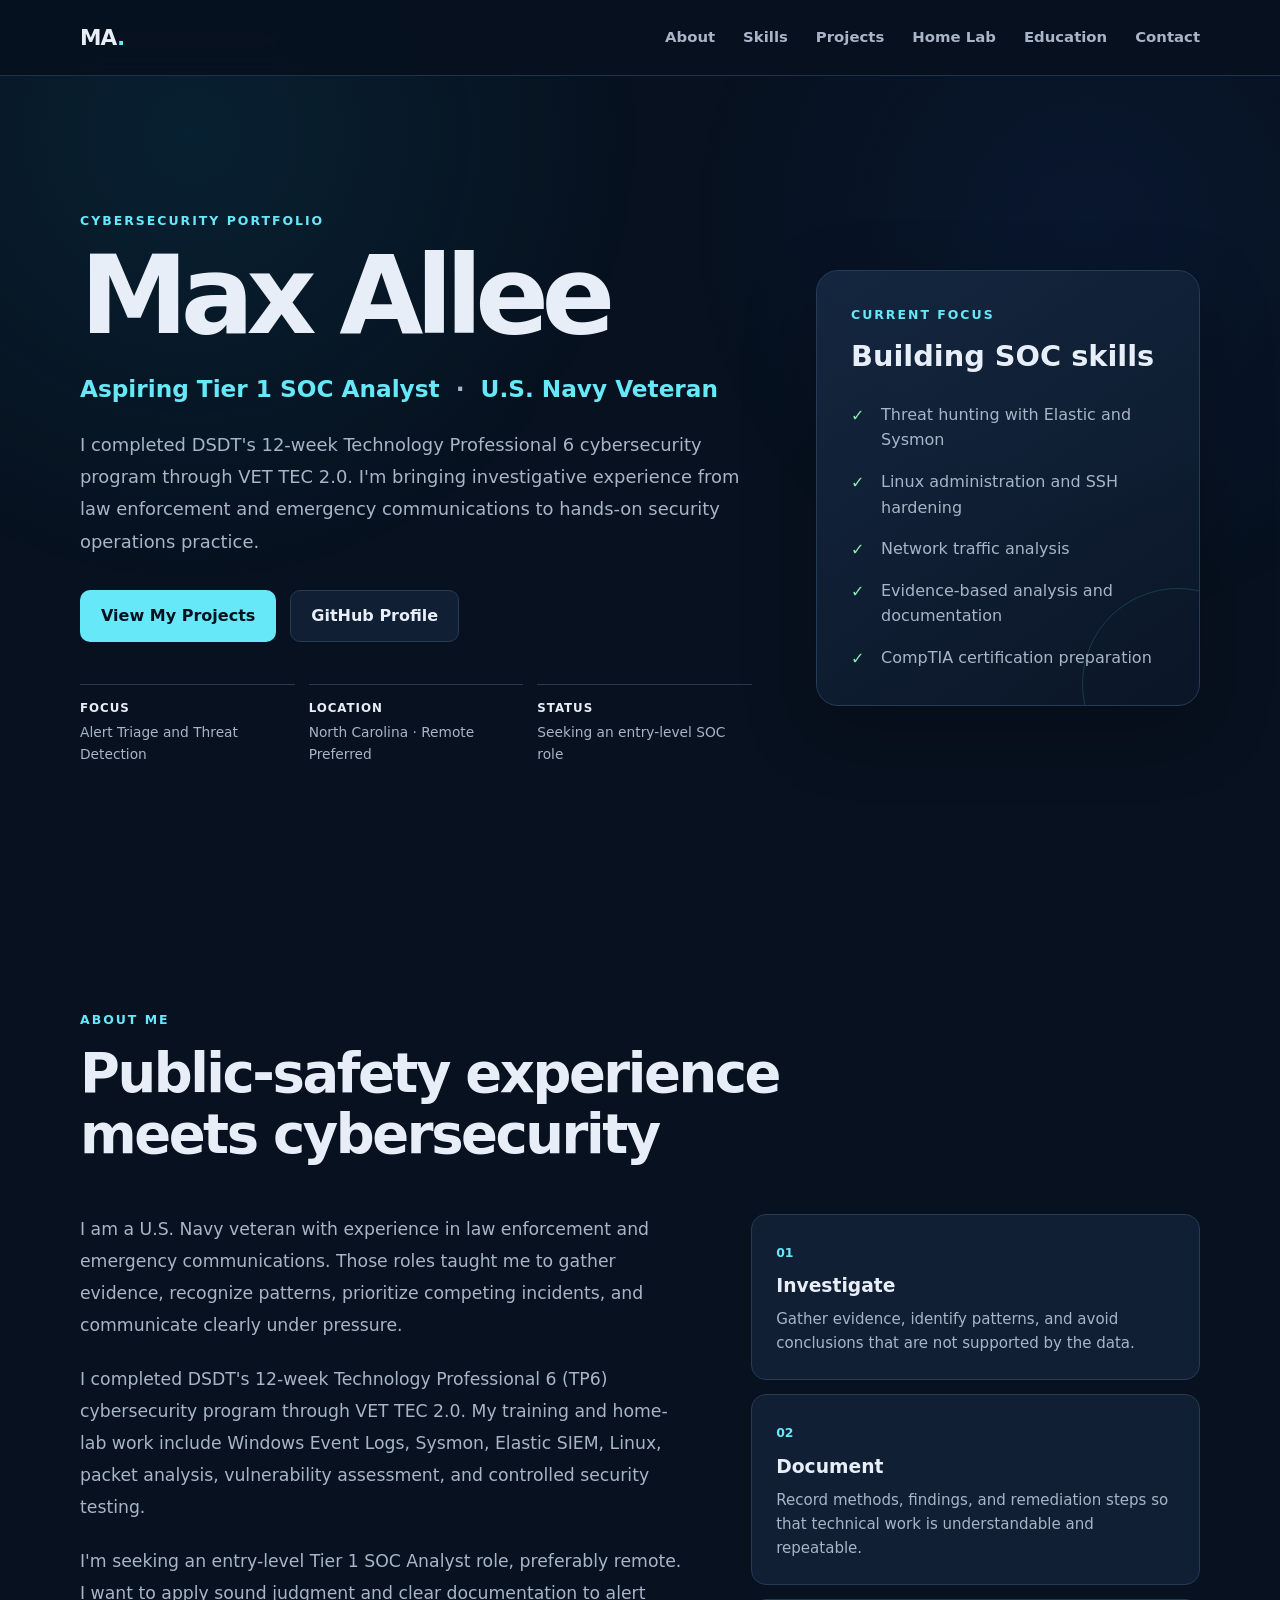
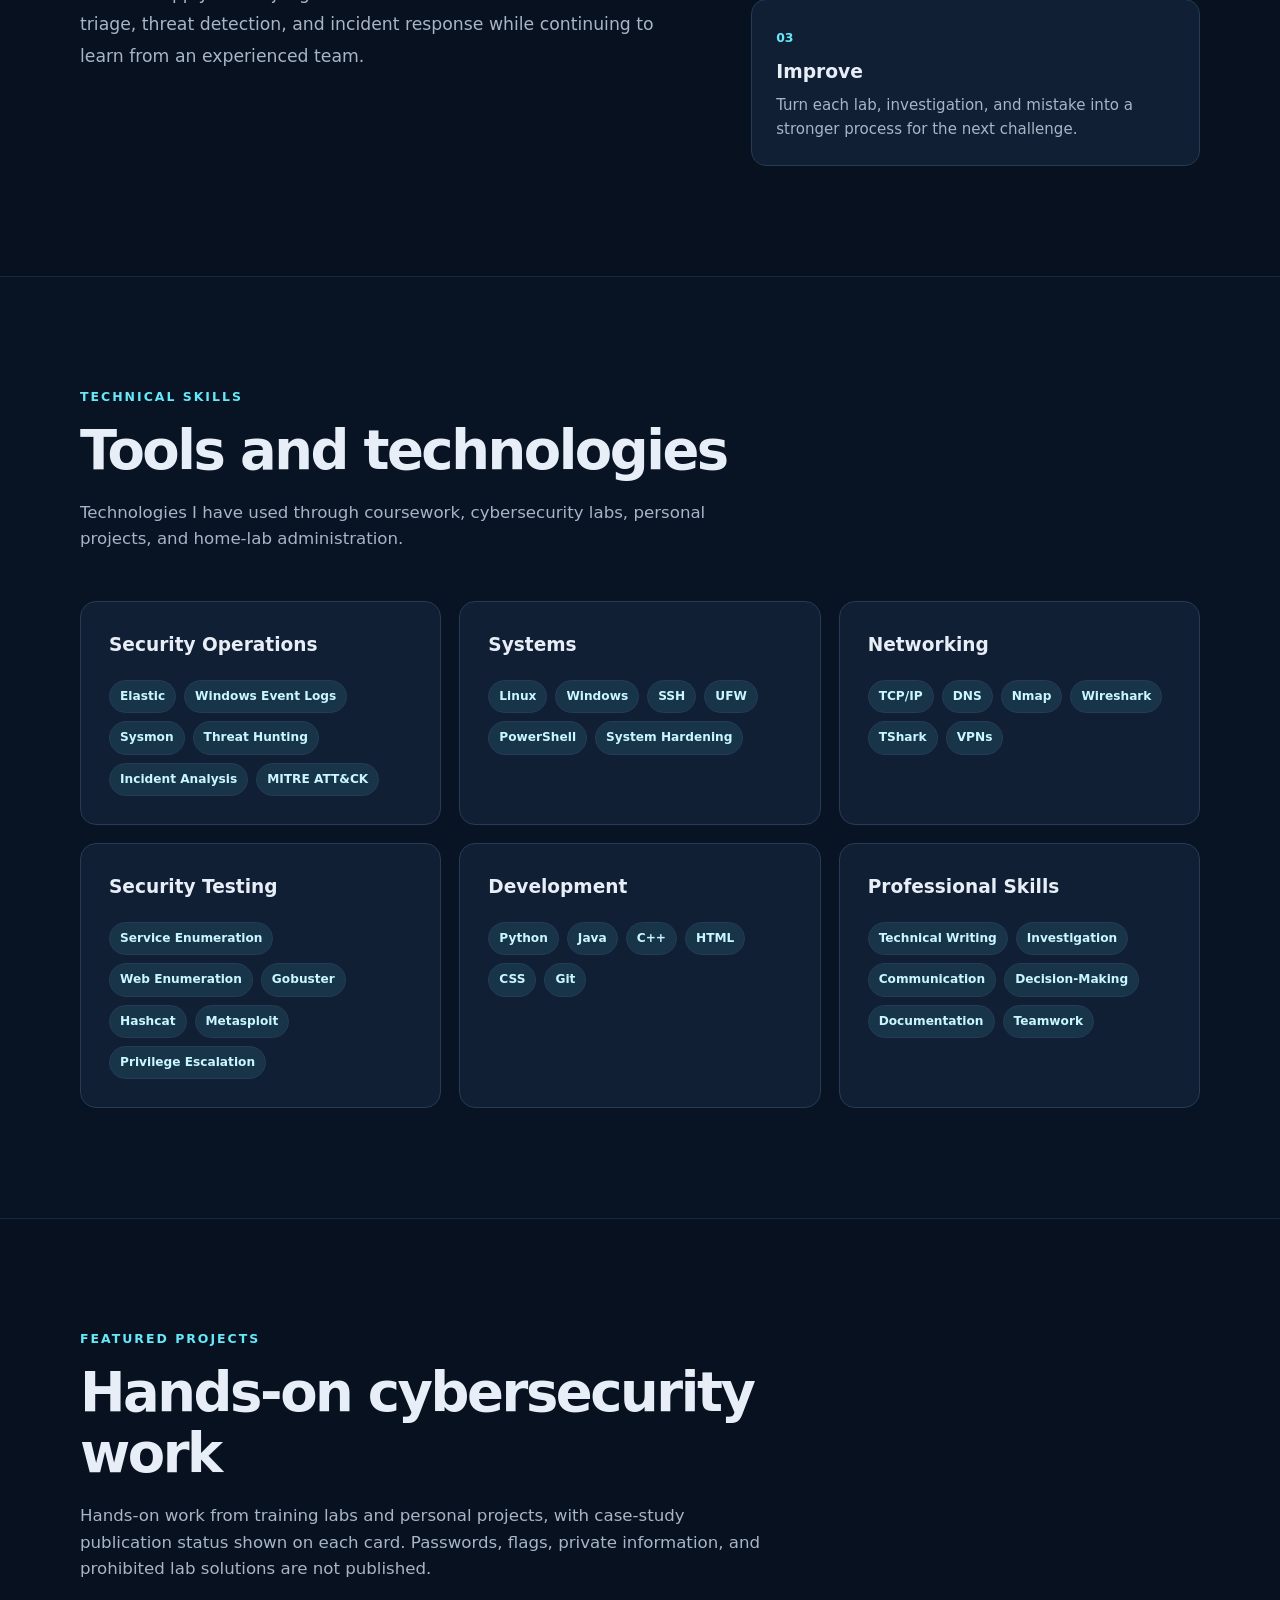
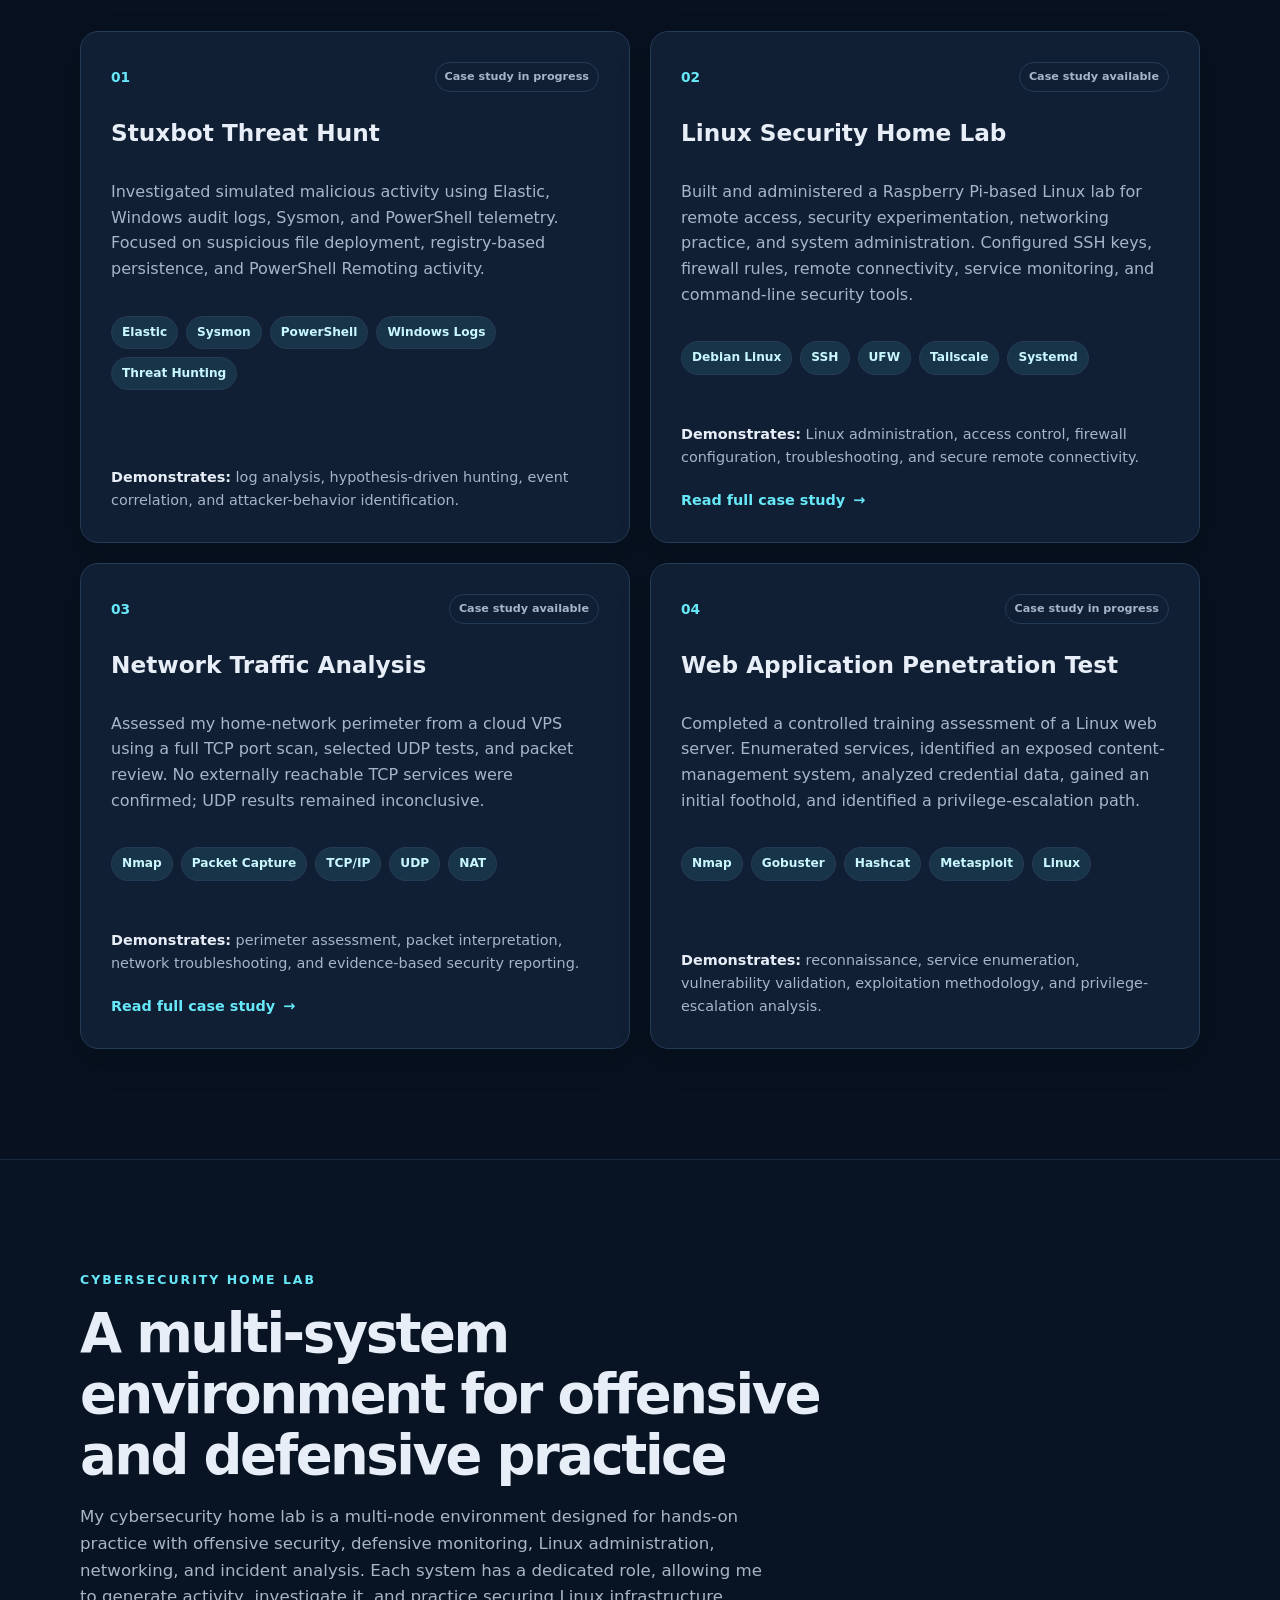
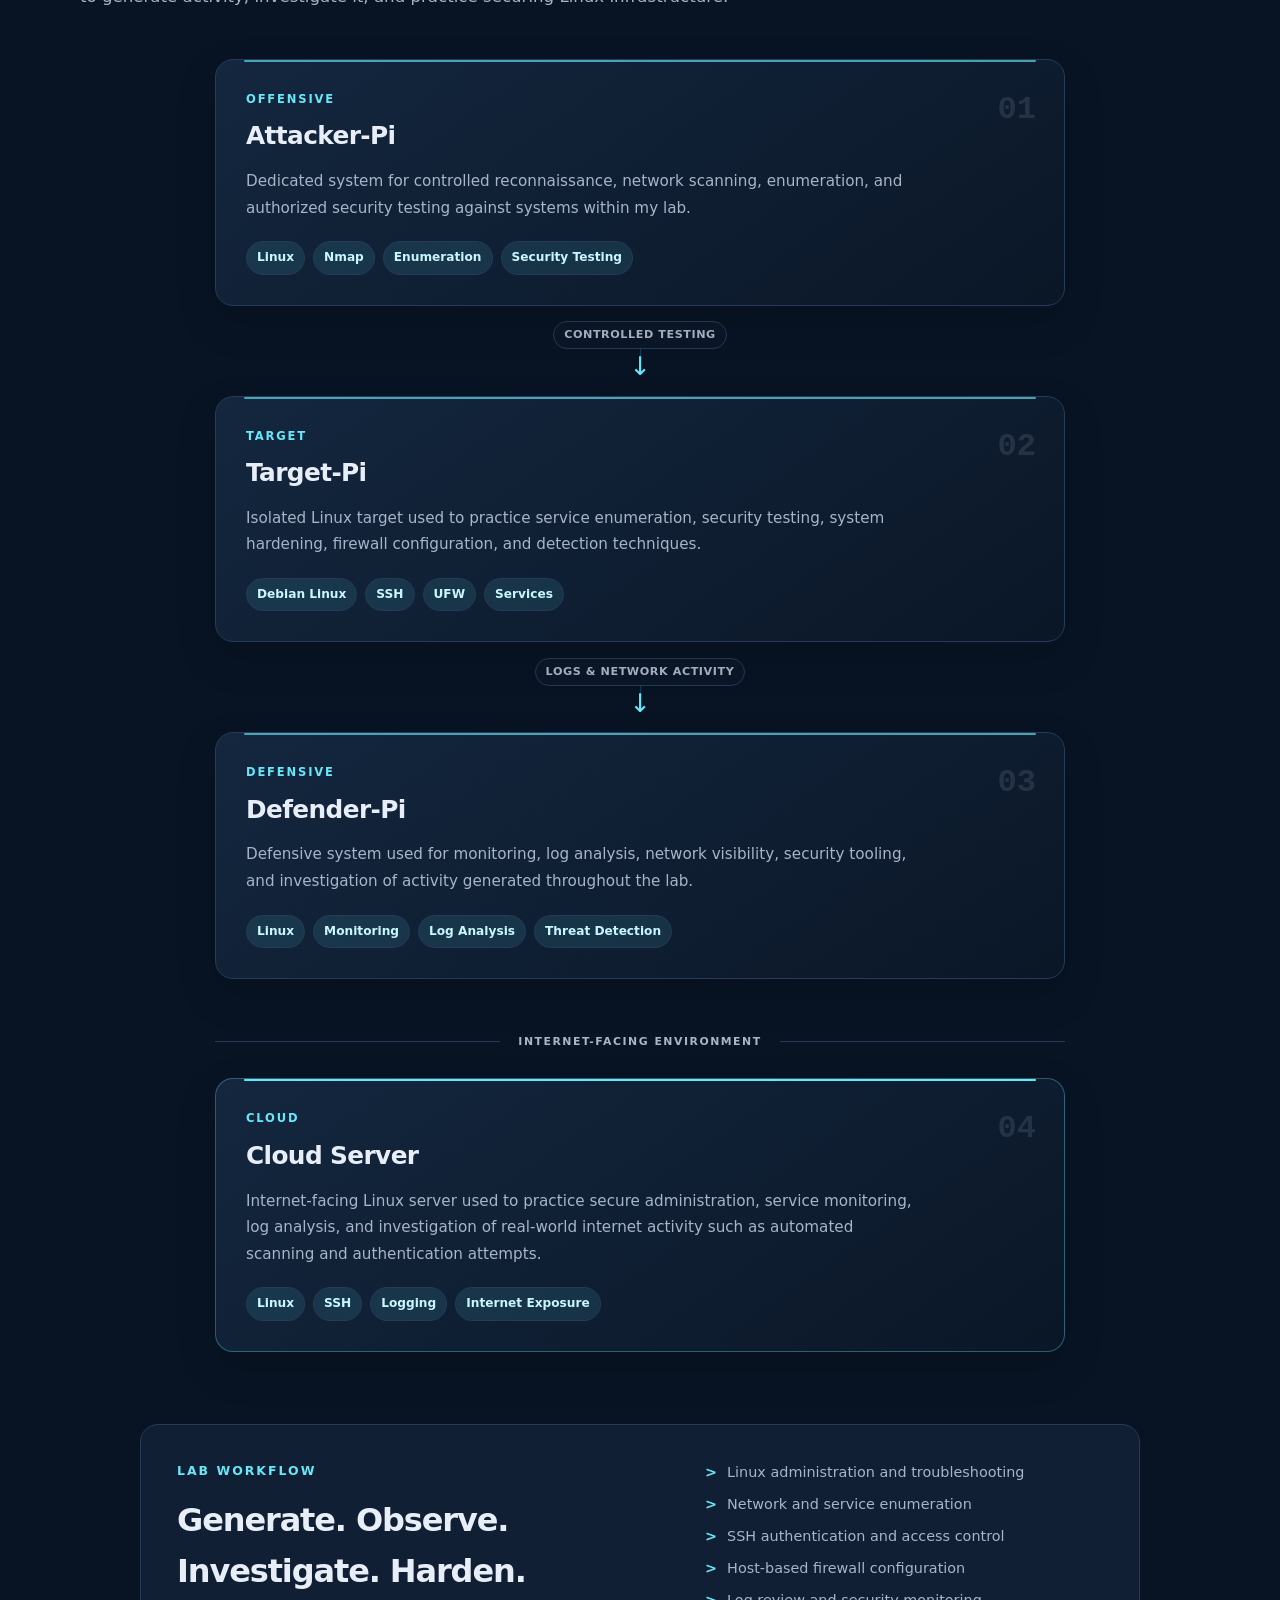
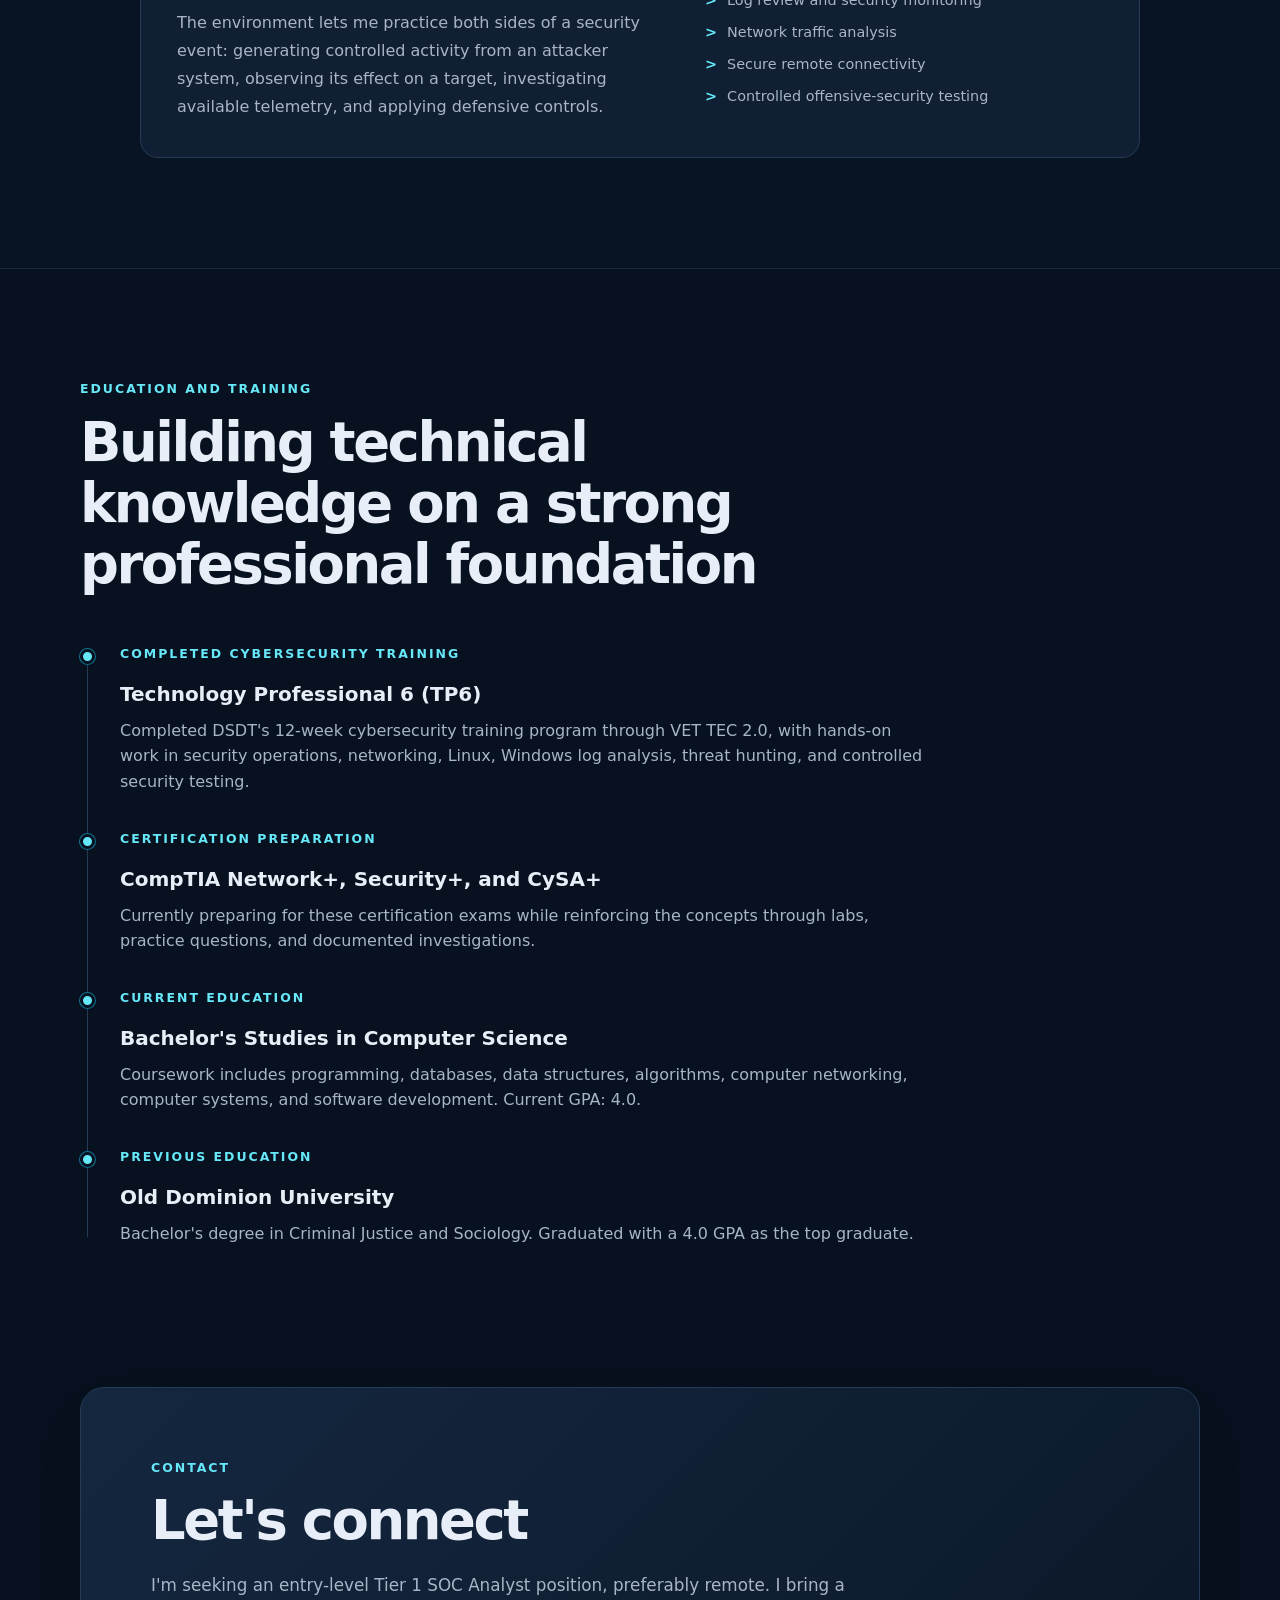
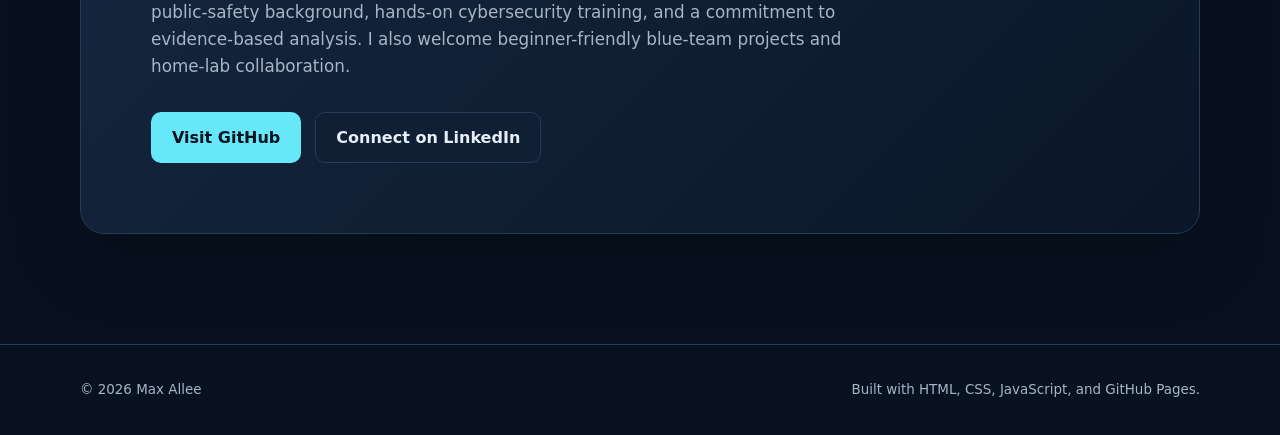
==== commit 8def6d88: "Publish network perimeter assessment case study" ====
--- a/index.html
+++ b/index.html
@@ -411,33 +411,48 @@
                     <article class="project-card">
                         <div class="project-top">
                             <span class="project-number">03</span>
-                            <span class="status">Ongoing project</span>
+                            <span class="status">Case study available</span>
                         </div>
 
                         <h3>
-                            Network Traffic Analysis
+                            <a
+                                class="project-title-link"
+                                href="projects/network-perimeter-assessment/"
+                            >
+                                Network Traffic Analysis
+                            </a>
                         </h3>
 
                         <p>
-                            Captured and analyzed network traffic to better
-                            understand TCP/IP behavior, DNS resolution, SSH
-                            sessions, encrypted traffic, service
-                            communications, and connectivity problems.
-                        </p>
-
-                        <ul class="tag-list">
-                            <li>Wireshark</li>
-                            <li>TShark</li>
+                            Assessed my home-network perimeter from a cloud
+                            VPS using a full TCP port scan, selected UDP tests,
+                            and packet review. No externally reachable TCP
+                            services were confirmed; UDP results remained
+                            inconclusive.
+                        </p>
+
+                        <ul class="tag-list">
+                            <li>Nmap</li>
+                            <li>Packet Capture</li>
                             <li>TCP/IP</li>
-                            <li>DNS</li>
-                            <li>Packet Analysis</li>
+                            <li>UDP</li>
+                            <li>NAT</li>
                         </ul>
 
                         <p class="project-outcome">
                             <strong>Demonstrates:</strong>
-                            packet filtering, protocol analysis, traffic
-                            interpretation, and network troubleshooting.
-                        </p>
+                            perimeter assessment, packet interpretation,
+                            network troubleshooting, and evidence-based
+                            security reporting.
+                        </p>
+
+                        <a
+                            class="project-link"
+                            href="projects/network-perimeter-assessment/"
+                        >
+                            Read full case study
+                            <span aria-hidden="true">→</span>
+                        </a>
                     </article>
 
                     <article class="project-card">
@@ -771,3 +786,4 @@
 </body>
 </html>
 
+
--- a/styles.css
+++ b/styles.css
@@ -992,6 +992,62 @@
     color: var(--text);
 }
 
+.case-study-main {
+    min-width: 0;
+}
+
+.evidence-table-wrapper {
+    margin-top: 30px;
+    max-width: 100%;
+    overflow-x: auto;
+    border: 1px solid var(--border);
+    border-radius: 14px;
+    background: var(--surface);
+}
+
+.evidence-table {
+    width: 100%;
+    min-width: 610px;
+    border-collapse: collapse;
+    font-size: 0.9rem;
+    line-height: 1.75;
+}
+
+.evidence-table caption {
+    padding: 20px;
+    color: var(--text);
+    font-weight: 750;
+    text-align: left;
+}
+
+.evidence-table th,
+.evidence-table td {
+    width: 33.333%;
+    padding: 18px;
+    border-top: 1px solid var(--border);
+    vertical-align: top;
+    text-align: left;
+    overflow-wrap: anywhere;
+}
+
+.evidence-table thead {
+    background: var(--accent-soft);
+    color: var(--text);
+}
+
+.evidence-table tbody th {
+    color: var(--text);
+    font-weight: 650;
+}
+
+.evidence-table td {
+    color: var(--text-muted);
+}
+
+.case-study-main section[id] {
+    scroll-margin-top: calc(var(--header-height) + 24px);
+}
+
 .objectives-grid,
 .results-grid {
     display: grid;
@@ -1558,4 +1614,4 @@
         margin-top: 52px;
         padding: 25px;
     }
-}+}
